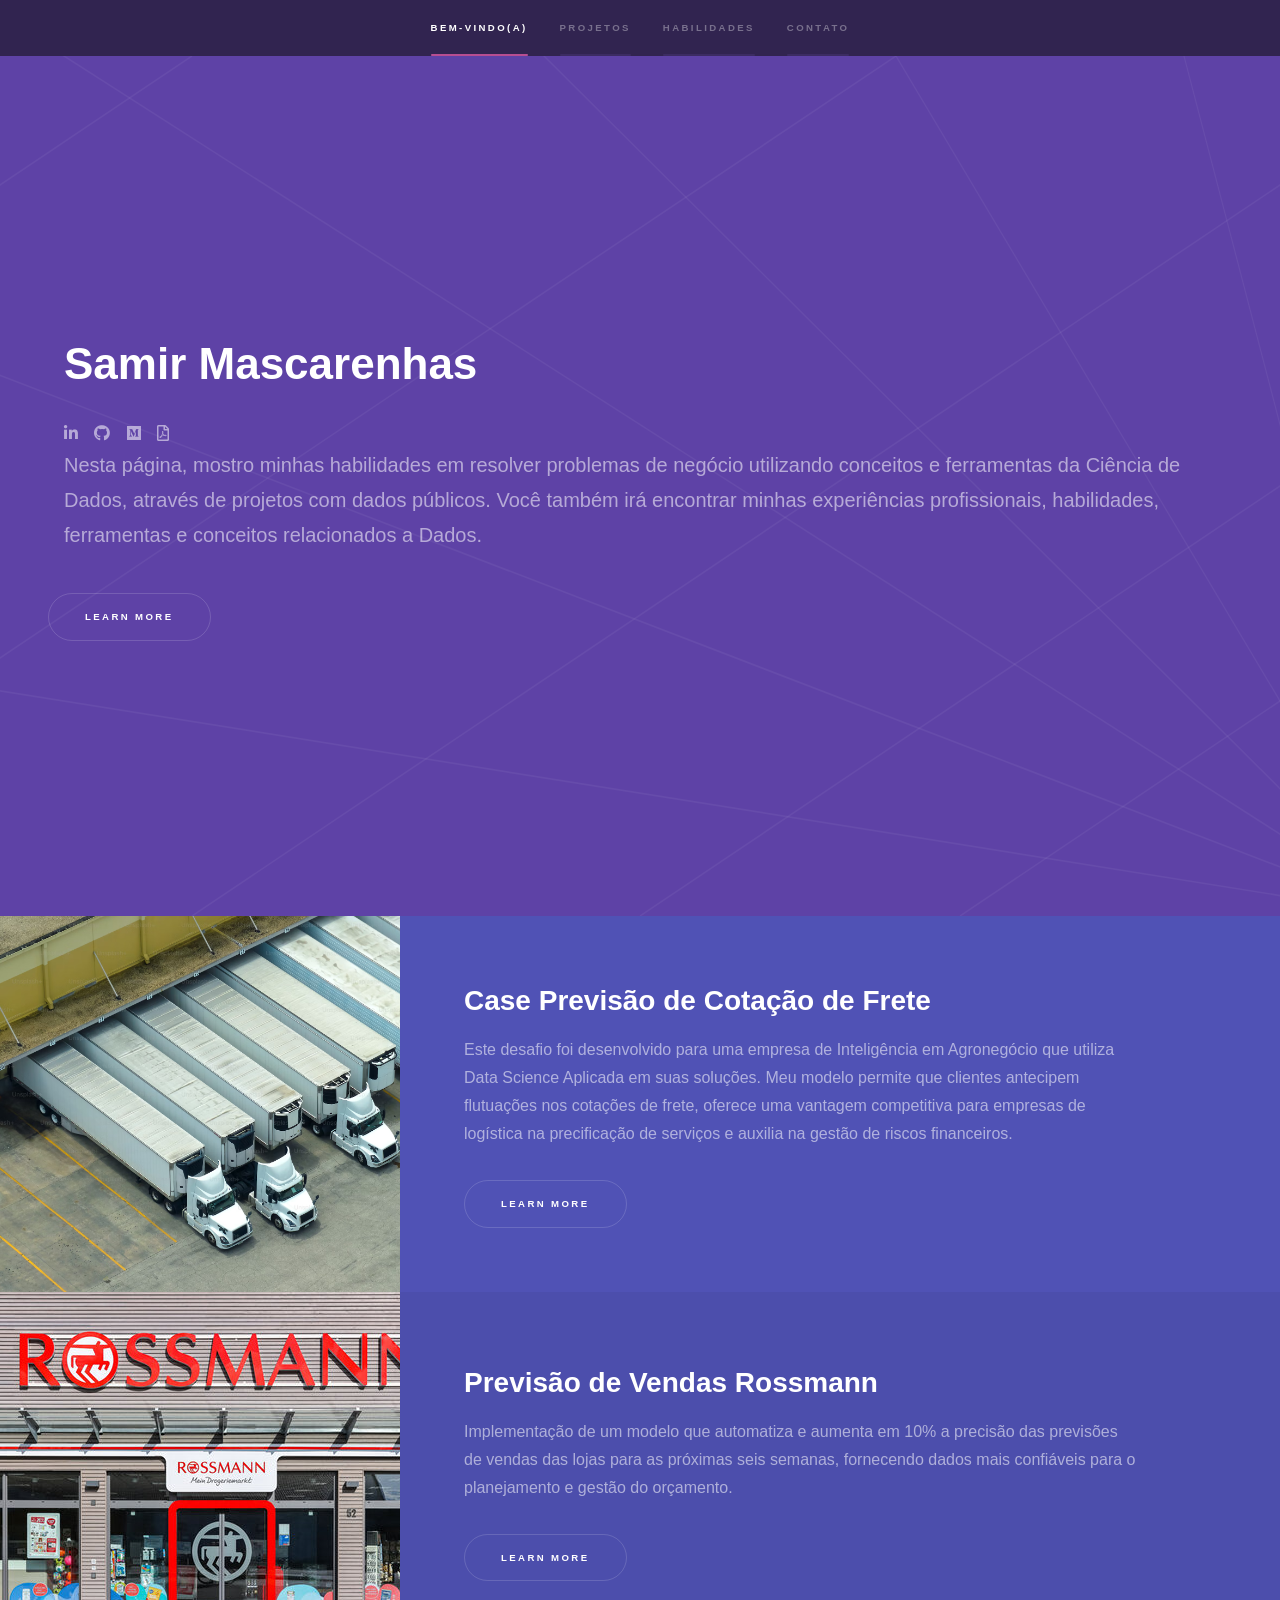
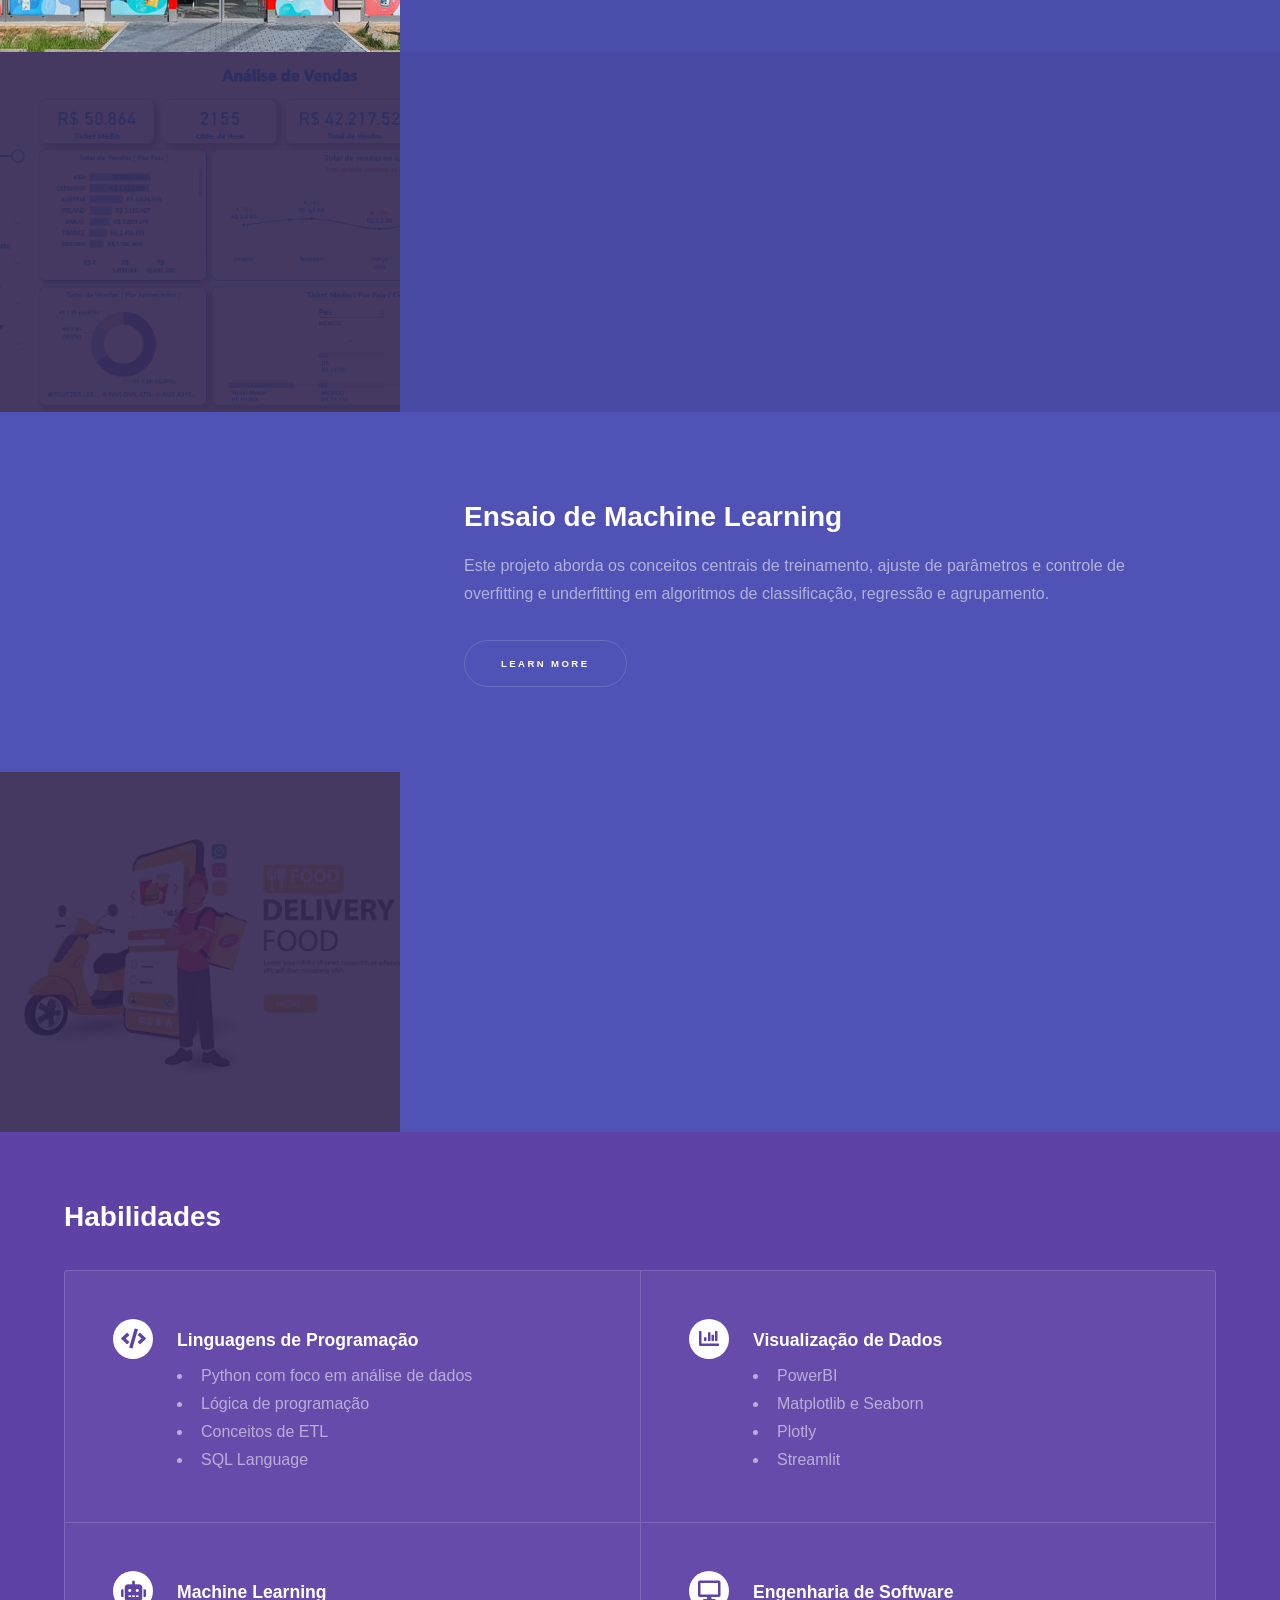
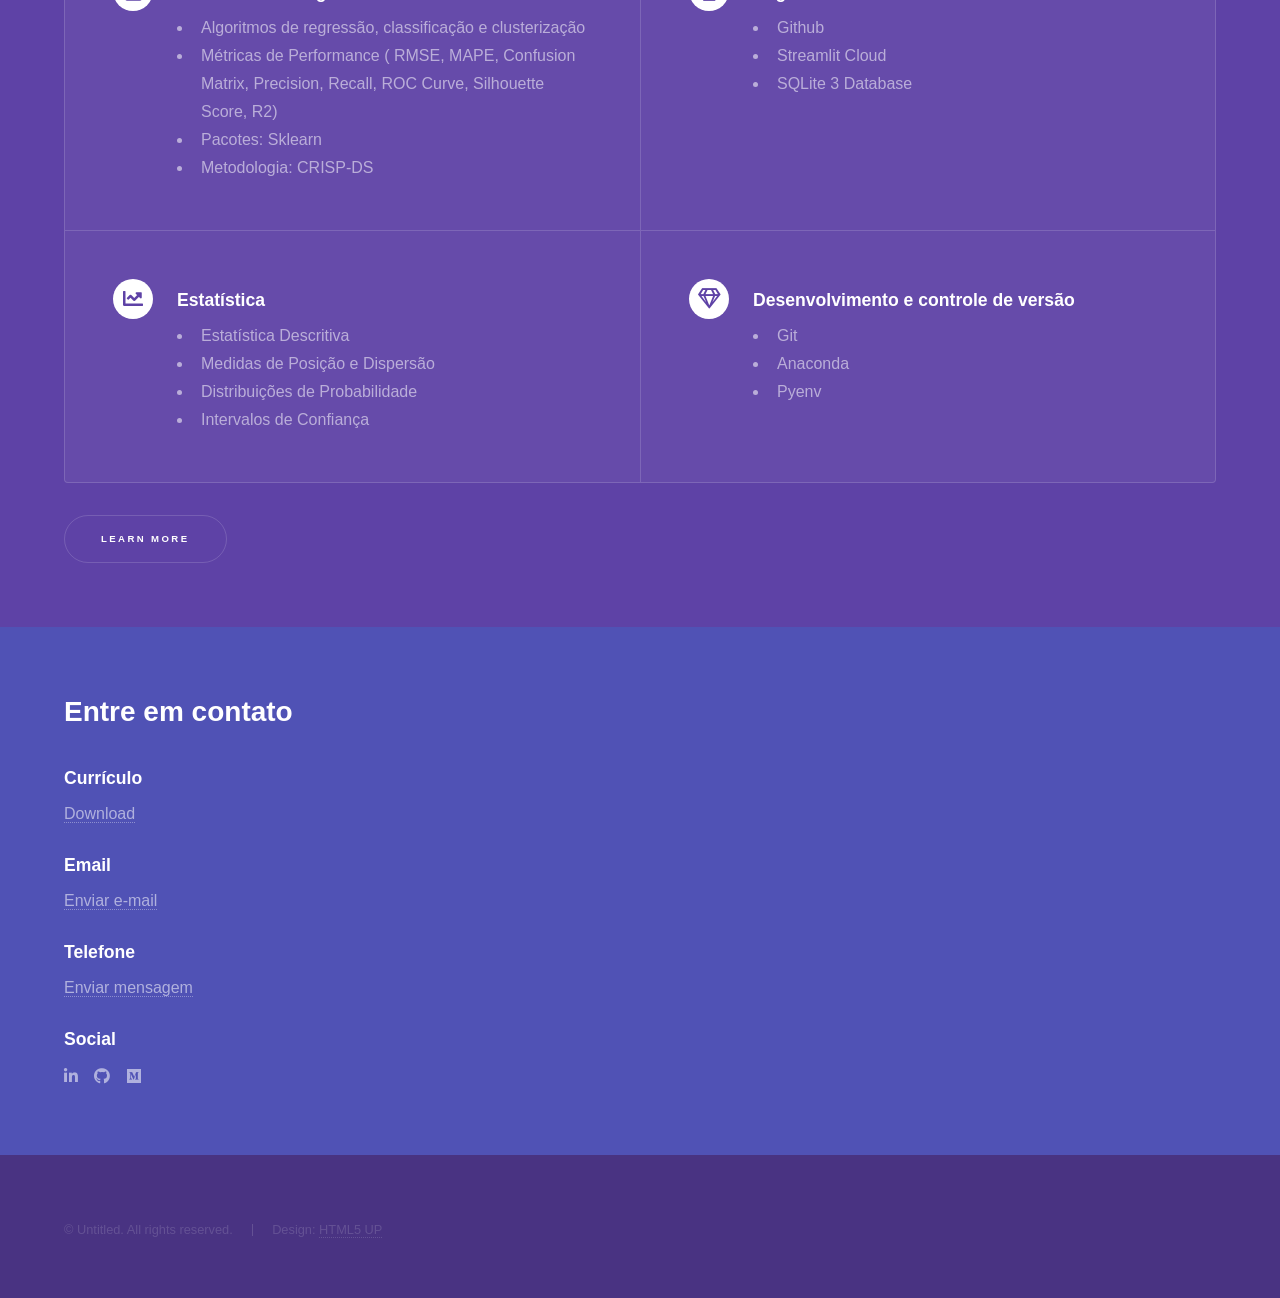
==== index.html @ 7f82ca2f "added freight prediction project" ====
<!DOCTYPE HTML>
<!--
	Hyperspace by HTML5 UP
	html5up.net | @ajlkn
	Free for personal and commercial use under the CCA 3.0 license (html5up.net/license)
-->
<html>
	<head>
		<title>Portfólio de Projetos by HTML5 UP</title>
		<meta charset="utf-8" />
		<meta name="viewport" content="width=device-width, initial-scale=1, user-scalable=no" />
		<link rel="stylesheet" href="assets/css/main.css" />
		<noscript><link rel="stylesheet" href="assets/css/noscript.css" /></noscript>
	</head>
	<body class="is-preload">

		<!-- Sidebar -->
			<section id="sidebar">
				<div class="inner">
					<nav>
						<ul>
							<li><a href="#intro">Bem-vindo(a)</a></li>
							<li><a href="#one">Projetos</a></li>
							<li><a href="#two">Habilidades</a></li>
							<li><a href="#three">Contato</a></li>
						</ul>
					</nav>
				</div>
			</section>

		<!-- Wrapper -->
			<div id="wrapper">

				<!-- Intro -->
					<section id="intro" class="wrapper style1 fullscreen fade-up">
						<div class="inner">
							<h1>Samir Mascarenhas</h1>
							<ul class="icons">
												<li><a href="https://www.linkedin.com/in/samir-mascarenhas/" class="icon brands fa-linkedin-in" target="_blank" title="LinkedIn"><span class="label">LinkedIn</span></a></li>															
												<li><a href="https://github.com/smaascarenhas" class="icon brands fa-github" target="_blank" title="GitHub"><span class="label">GitHub</span></a></li>
												<li><a href="https://medium.com/@smascarenhas313" class="icon brands fa-medium" target="_blank" title="Medium"><span class="label">Medium</span></a></li>
												<li><a href="https://drive.google.com/file/d/1lP5j_E7BBVdk8ux97a37ClXFPb6Bl3Hg/view?usp=sharing" class="icon fa-file-pdf" target="_blank" title="Currículo"><span class="label">Currículo</span></a></li>

												
							<p>Nesta página, mostro minhas habilidades em resolver problemas de negócio utilizando conceitos e ferramentas da Ciência de Dados, através de projetos com dados públicos.
								Você também irá encontrar minhas experiências profissionais, habilidades, ferramentas e conceitos relacionados a Dados.</p>
							<ul class="actions">
								<li><a href="#one" class="button scrolly">Learn more</a></li>
							</ul>
						</div>
					</section>

				<!-- One -->
					<section id="one" class="wrapper style2 spotlights">
						<section>
							<a href="https://github.com/smaascarenhas/rossmann_sales_prediction" class="image" target="_blank"><img src="images/previsao_fretes_wallpaper.png" alt="" data-position="35% 10%" /></a>
							<div class="content">
								<div class="inner">
									<h2>Case Previsão de Cotação de Frete</h2>
									<p>Este desafio foi desenvolvido para uma empresa de Inteligência em Agronegócio que utiliza Data Science Aplicada em suas soluções. 
										Meu modelo permite que clientes antecipem flutuações nos cotações de frete, 
										oferece uma vantagem competitiva para empresas de logística na precificação de serviços e auxilia na gestão de riscos financeiros.</p>
									<ul class="actions">
										<li><a href="https://github.com/smaascarenhas/desafio_estimativa_fretes" class="button" target="_blank">Learn more</a></li>
									</ul>
								</div>
							</div>
						</section>
						<section>
							<a href="https://github.com/smaascarenhas/rossmann_sales_prediction" class="image" target="_blank"><img src="images/rossmann_wallpaper.jpg" alt="" data-position="35% 10%" /></a>
							<div class="content">
								<div class="inner">
									<h2>Previsão de Vendas Rossmann</h2>
									<p>Implementação de um modelo que automatiza e aumenta em 10% a precisão das previsões de vendas das lojas para as próximas seis semanas, fornecendo dados mais confiáveis para o planejamento e gestão do orçamento.</p>
									<ul class="actions">
										<li><a href="https://github.com/smaascarenhas/rossmann_sales_prediction" class="button" target="_blank">Learn more</a></li>
									</ul>
								</div>
							</div>
						</section>
						<section>
							<a href="https://drive.google.com/file/d/1buW5-GYNtYEn6k2LpybkvhgGw8mRpBcV/view?usp=sharing" class="image" target="_blank"><img src="images/dashboard.png" alt="" data-position="35% 10%" /></a>
							<div class="content">
								<div class="inner">
									<h2>Case Análise de Dados</h2>
									<p>Case aprovado: Resolvi esse desafio utilizando PowerBI para tratar, limpar e manipular dados. O resultado final foi um relatório com os insights encontrados e 4 dashboards contenndo análise geral, de vendas, pedidos e churn.</p>
									<ul class="actions">
										<li><a href="https://drive.google.com/file/d/1buW5-GYNtYEn6k2LpybkvhgGw8mRpBcV/view?usp=sharing" class="button" target="_blank">Learn more</a></li>
									</ul>
								</div>
							</div>
						</section>
						<section>
							<a href="https://github.com/smaascarenhas/ensaio_machine_learning" class="image" target="_blank"><img src="images/capa_ensaio.jpg" alt="" data-position="top center" /></a>
							<div class="content">
								<div class="inner">
									<h2>Ensaio de Machine Learning</h2>
									<p>Este projeto aborda os conceitos centrais de treinamento, ajuste de parâmetros e controle de overfitting e underfitting em algoritmos de classificação, regressão e agrupamento.</p>
									<ul class="actions">
										<li><a href="https://github.com/smaascarenhas/ensaio_machine_learning" class="button" target="_blank">Learn more</a></li>
									</ul>
								</div>
							</div>
						</section>
						<section>
							<a href="https://ftc-fomezero-sm.streamlit.app/" class="image" target="_blank"><img src="images/market_place_food.jpg" alt="" data-position="25% 10%" /></a>
							<div class="content">
								<div class="inner">
									<h2>Análise de Dados com Streamlit</h2>
									<p>Neste projeto, utilizei Python para manipulação e análise de dados de um marketplace de entregas. Implementei um dashboard com métricas de negócio e forneci insights para facilitar a tomada de decisões.</p>
									<ul class="actions">
										<li><a href="https://ftc-fomezero-sm.streamlit.app/" class="button" target="_blank">Learn more</a></li>
									</ul>
								</div>
							</div>
						</section>
					</section>

				<!-- Two -->
					<section id="two" class="wrapper style1 fade-up">
						<div class="inner">
							<h2>Habilidades</h2>
							<p></p>
							<div class="features">
								<section>
									<span class="icon solid major fa-code"></span>
									<h3>Linguagens de Programação</h3>
									<ul>
											<li>Python com foco em análise de dados</li>
											<li>Lógica de programação</li>
											<li>Conceitos de ETL</li>
											<li>SQL Language</li>
									<ul>
								</section>
								<section>
									<span class="icon solid major fa-chart-bar"></span>
									<h3>Visualização de Dados</h3>
									<ul>
										<li>PowerBI</li>
										<li>Matplotlib e Seaborn</li>
										<li>Plotly</li>
										<li>Streamlit</li>
									<ul>
								</section>
								<section>
									<span class="icon solid major fa-robot"></span>
									<h3>Machine Learning</h3>
									<ul>
										<li>Algoritmos de regressão, classificação e clusterização</li>
										<li>Métricas de Performance ( RMSE, MAPE, Confusion Matrix, Precision, Recall, ROC Curve, Silhouette Score, R2)</li>
										<li>Pacotes: Sklearn</li>
										<li>Metodologia: CRISP-DS</li>
									<ul>
								</section>
								<section>
									<span class="icon solid major fa-desktop"></span>
									<h3>Engenharia de Software</h3>
									<ul>
										<li>Github</li>
										<li>Streamlit Cloud</li>
										<li>SQLite 3 Database</li>
									<ul>
								</section>
								<section>
									<span class="icon solid major fa-chart-line"></span>
									<h3>Estatística</h3>
									<ul>
										<li>Estatística Descritiva</li>
										<li>Medidas de Posição e Dispersão</li>
										<li>Distribuições de Probabilidade</li>
										<li>Intervalos de Confiança</li>
									<ul>
								</section>
								<section>
									<span class="icon major fa-gem"></span>
									<h3>Desenvolvimento e controle de versão</h3>
									<ul>
										<li>Git</li>
										<li>Anaconda</li>
										<li>Pyenv</li>
									<ul>
								</section>
							</div>
							<ul class="actions">
								<li><a href="generic.html" class="button">Learn more</a></li>
							</ul>
						</div>
					</section>

				<!-- Three -->
					<section id="three" class="wrapper style2 spotlights">
						<div class="inner">
							<h2>Entre em contato</h2>
							<p></p>
									<ul class="contact">
										<li>
											<h3>Currículo</h3>
											<a href="https://drive.google.com/file/d/1lP5j_E7BBVdk8ux97a37ClXFPb6Bl3Hg/view?usp=sharing"  target="_blank">Download</a>
										</li>
										<li>
											<h3>Email</h3>
											<a href="mailto:smascarenhas313@gmail.com"  target="_blank">Enviar e-mail</a>
										</li>
										<li>
											<h3>Telefone</h3>
											<a href="https://wa.me/qr/4JBU3UT52TH4M1"  target="_blank"> Enviar mensagem</a>
										</li>
										<li>
											<h3>Social</h3>
											<ul class="icons">
												<li><a href="https://www.linkedin.com/in/samir-mascarenhas/" class="icon brands fa-linkedin-in" target="_blank"><span class="label">LinkedIn</span></a></li>															
												<li><a href="https://github.com/smaascarenhas" class="icon brands fa-github" target="_blank"><span class="label">GitHub</span></a></li>
												<li><a href="https://medium.com/@smascarenhas313" class="icon brands fa-medium" target="_blank"><span class="label">Medium</span></a></li>										
											</ul>
										</li>
									</ul>
								</section>
							</div>
						</div>
					</section>

			</div>

		<!-- Footer -->
			<footer id="footer" class="wrapper style1-alt">
				<div class="inner">
					<ul class="menu">
						<li>&copy; Untitled. All rights reserved.</li><li>Design: <a href="http://html5up.net">HTML5 UP</a></li>
					</ul>
				</div>
			</footer>

		<!-- Scripts -->
			<script src="assets/js/jquery.min.js"></script>
			<script src="assets/js/jquery.scrollex.min.js"></script>
			<script src="assets/js/jquery.scrolly.min.js"></script>
			<script src="assets/js/browser.min.js"></script>
			<script src="assets/js/breakpoints.min.js"></script>
			<script src="assets/js/util.js"></script>
			<script src="assets/js/main.js"></script>

	</body>
</html>
---- assets/css/main.css ----
@import url(fontawesome-all.min.css);

/*
	Hyperspace by HTML5 UP
	html5up.net | @ajlkn
	Free for personal and commercial use under the CCA 3.0 license (html5up.net/license)
*/

html, body, div, span, applet, object,
iframe, h1, h2, h3, h4, h5, h6, p, blockquote,
pre, a, abbr, acronym, address, big, cite,
code, del, dfn, em, img, ins, kbd, q, s, samp,
small, strike, strong, sub, sup, tt, var, b,
u, i, center, dl, dt, dd, ol, ul, li, fieldset,
form, label, legend, table, caption, tbody,
tfoot, thead, tr, th, td, article, aside,
canvas, details, embed, figure, figcaption,
footer, header, hgroup, menu, nav, output, ruby,
section, summary, time, mark, audio, video {
	margin: 0;
	padding: 0;
	border: 0;
	font-size: 100%;
	font: inherit;
	vertical-align: baseline;}

article, aside, details, figcaption, figure,
footer, header, hgroup, menu, nav, section {
	display: block;}

body {
	line-height: 1;
}

ol, ul {
	list-style: none;
}

blockquote, q {
	quotes: none;
}

	blockquote:before, blockquote:after, q:before, q:after {
		content: '';
		content: none;
	}

table {
	border-collapse: collapse;
	border-spacing: 0;
}

body {
	-webkit-text-size-adjust: none;
}

mark {
	background-color: transparent;
	color: inherit;
}

input::-moz-focus-inner {
	border: 0;
	padding: 0;
}

input, select, textarea {
	-moz-appearance: none;
	-webkit-appearance: none;
	-ms-appearance: none;
	appearance: none;
}

/* Basic */

	@-ms-viewport {
		width: device-width;
	}

	body {
		-ms-overflow-style: scrollbar;
	}

	@media screen and (max-width: 480px) {

		html, body {
			min-width: 320px;
		}

	}

	html {
		box-sizing: border-box;
	}

	*, *:before, *:after {
		box-sizing: inherit;
	}

	body {
		background: #312450;
	}

		body.is-preload *, body.is-preload *:before, body.is-preload *:after {
			-moz-animation: none !important;
			-webkit-animation: none !important;
			-ms-animation: none !important;
			animation: none !important;
			-moz-transition: none !important;
			-webkit-transition: none !important;
			-ms-transition: none !important;
			transition: none !important;
		}

/* Type */

	body, input, select, textarea {
		color: rgba(255, 255, 255, 0.55);
		font-family: Arial, Helvetica, sans-serif;
		font-size: 16.5pt;
		font-weight: normal;
		line-height: 1.75;
	}

		@media screen and (max-width: 1680px) {

			body, input, select, textarea {
				font-size: 13pt;
			}

		}

		@media screen and (max-width: 1280px) {

			body, input, select, textarea {
				font-size: 12pt;
			}

		}

		@media screen and (max-width: 360px) {

			body, input, select, textarea {
				font-size: 11pt;
			}

		}

	a {
		-moz-transition: color 0.2s ease, border-bottom-color 0.2s ease;
		-webkit-transition: color 0.2s ease, border-bottom-color 0.2s ease;
		-ms-transition: color 0.2s ease, border-bottom-color 0.2s ease;
		transition: color 0.2s ease, border-bottom-color 0.2s ease;
		border-bottom: dotted 1px rgba(255, 255, 255, 0.35);
		color: inherit;
		text-decoration: none;
	}

		a:hover {
			border-bottom-color: transparent;
			color: #ffffff;
		}

	strong, b {
		color: #ffffff;
		font-weight: bold;
	}

	em, i {
		font-style: italic;
	}

	p {
		margin: 0 0 2em 0;
	}

	h1, h2, h3, h4, h5, h6 {
		color: #ffffff;
		font-weight: bold;
		line-height: 1.5;
		margin: 0 0 0.5em 0;
	}

		h1 a, h2 a, h3 a, h4 a, h5 a, h6 a {
			color: inherit;
			text-decoration: none;
		}

	h1 {
		font-size: 2.75em;
	}

		h1.major {
			margin: 0 0 1.3em 0;
			position: relative;
			padding-bottom: 0.35em;
		}

			h1.major:after {
				background-image: -moz-linear-gradient(to right, #5e42a6, #b74e91);
				background-image: -webkit-linear-gradient(to right, #5e42a6, #b74e91);
				background-image: -ms-linear-gradient(to right, #5e42a6, #b74e91);
				background-image: linear-gradient(to right, #5e42a6, #b74e91);
				-moz-transition: max-width 0.2s ease;
				-webkit-transition: max-width 0.2s ease;
				-ms-transition: max-width 0.2s ease;
				transition: max-width 0.2s ease;
				border-radius: 0.2em;
				bottom: 0;
				content: '';
				height: 0.05em;
				position: absolute;
				right: 0;
				width: 100%;
			}

	h2 {
		font-size: 1.75em;
	}

	h3 {
		font-size: 1.1em;
	}

	h4 {
		font-size: 1em;
	}

	h5 {
		font-size: 0.8em;
	}

	h6 {
		font-size: 0.6em;
	}

	@media screen and (max-width: 736px) {

		h1 {
			font-size: 2em;
		}

		h2 {
			font-size: 1.25em;
		}

		h3 {
			font-size: 1em;
		}

		h4 {
			font-size: 0.8em;
		}

		h5 {
			font-size: 0.6em;
		}

		h6 {
			font-size: 0.6em;
		}

	}

	sub {
		font-size: 0.8em;
		position: relative;
		top: 0.5em;
	}

	sup {
		font-size: 0.8em;
		position: relative;
		top: -0.5em;
	}

	blockquote {
		border-left: solid 4px rgba(255, 255, 255, 0.15);
		font-style: italic;
		margin: 0 0 2em 0;
		padding: 0.5em 0 0.5em 2em;
	}

	code {
		background: rgba(255, 255, 255, 0.05);
		border-radius: 0.25em;
		border: solid 1px rgba(255, 255, 255, 0.15);
		font-family: "Courier New", monospace;
		font-size: 0.9em;
		margin: 0 0.25em;
		padding: 0.25em 0.65em;
	}

	pre {
		-webkit-overflow-scrolling: touch;
		font-family: "Courier New", monospace;
		font-size: 0.9em;
		margin: 0 0 2em 0;
	}

		pre code {
			display: block;
			line-height: 1.75em;
			padding: 1em 1.5em;
			overflow-x: auto;
		}

	hr {
		border: 0;
		border-bottom: solid 1px rgba(255, 255, 255, 0.15);
		margin: 2em 0;
	}

		hr.major {
			margin: 3em 0;
		}

	.align-left {
		text-align: left;
	}

	.align-center {
		text-align: center;
	}

	.align-right {
		text-align: right;
	}

/* Row */

	.row {
		display: flex;
		flex-wrap: wrap;
		box-sizing: border-box;
		align-items: stretch;
	}

		.row > * {
			box-sizing: border-box;
		}

		.row.gtr-uniform > * > :last-child {
			margin-bottom: 0;
		}

		.row.aln-left {
			justify-content: flex-start;
		}

		.row.aln-center {
			justify-content: center;
		}

		.row.aln-right {
			justify-content: flex-end;
		}

		.row.aln-top {
			align-items: flex-start;
		}

		.row.aln-middle {
			align-items: center;
		}

		.row.aln-bottom {
			align-items: flex-end;
		}

		.row > .imp {
			order: -1;
		}

		.row > .col-1 {
			width: 8.33333%;
		}

		.row > .off-1 {
			margin-left: 8.33333%;
		}

		.row > .col-2 {
			width: 16.66667%;
		}

		.row > .off-2 {
			margin-left: 16.66667%;
		}

		.row > .col-3 {
			width: 25%;
		}

		.row > .off-3 {
			margin-left: 25%;
		}

		.row > .col-4 {
			width: 33.33333%;
		}

		.row > .off-4 {
			margin-left: 33.33333%;
		}

		.row > .col-5 {
			width: 41.66667%;
		}

		.row > .off-5 {
			margin-left: 41.66667%;
		}

		.row > .col-6 {
			width: 50%;
		}

		.row > .off-6 {
			margin-left: 50%;
		}

		.row > .col-7 {
			width: 58.33333%;
		}

		.row > .off-7 {
			margin-left: 58.33333%;
		}

		.row > .col-8 {
			width: 66.66667%;
		}

		.row > .off-8 {
			margin-left: 66.66667%;
		}

		.row > .col-9 {
			width: 75%;
		}

		.row > .off-9 {
			margin-left: 75%;
		}

		.row > .col-10 {
			width: 83.33333%;
		}

		.row > .off-10 {
			margin-left: 83.33333%;
		}

		.row > .col-11 {
			width: 91.66667%;
		}

		.row > .off-11 {
			margin-left: 91.66667%;
		}

		.row > .col-12 {
			width: 100%;
		}

		.row > .off-12 {
			margin-left: 100%;
		}

		.row.gtr-0 {
			margin-top: 0;
			margin-left: 0em;
		}

			.row.gtr-0 > * {
				padding: 0 0 0 0em;
			}

			.row.gtr-0.gtr-uniform {
				margin-top: 0em;
			}

				.row.gtr-0.gtr-uniform > * {
					padding-top: 0em;
				}

		.row.gtr-25 {
			margin-top: 0;
			margin-left: -0.375em;
		}

			.row.gtr-25 > * {
				padding: 0 0 0 0.375em;
			}

			.row.gtr-25.gtr-uniform {
				margin-top: -0.375em;
			}

				.row.gtr-25.gtr-uniform > * {
					padding-top: 0.375em;
				}

		.row.gtr-50 {
			margin-top: 0;
			margin-left: -0.75em;
		}

			.row.gtr-50 > * {
				padding: 0 0 0 0.75em;
			}

			.row.gtr-50.gtr-uniform {
				margin-top: -0.75em;
			}

				.row.gtr-50.gtr-uniform > * {
					padding-top: 0.75em;
				}

		.row {
			margin-top: 0;
			margin-left: -1.5em;
		}

			.row > * {
				padding: 0 0 0 1.5em;
			}

			.row.gtr-uniform {
				margin-top: -1.5em;
			}

				.row.gtr-uniform > * {
					padding-top: 1.5em;
				}

		.row.gtr-150 {
			margin-top: 0;
			margin-left: -2.25em;
		}

			.row.gtr-150 > * {
				padding: 0 0 0 2.25em;
			}

			.row.gtr-150.gtr-uniform {
				margin-top: -2.25em;
			}

				.row.gtr-150.gtr-uniform > * {
					padding-top: 2.25em;
				}

		.row.gtr-200 {
			margin-top: 0;
			margin-left: -3em;
		}

			.row.gtr-200 > * {
				padding: 0 0 0 3em;
			}

			.row.gtr-200.gtr-uniform {
				margin-top: -3em;
			}

				.row.gtr-200.gtr-uniform > * {
					padding-top: 3em;
				}

		@media screen and (max-width: 1680px) {

			.row {
				display: flex;
				flex-wrap: wrap;
				box-sizing: border-box;
				align-items: stretch;
			}

				.row > * {
					box-sizing: border-box;
				}

				.row.gtr-uniform > * > :last-child {
					margin-bottom: 0;
				}

				.row.aln-left {
					justify-content: flex-start;
				}

				.row.aln-center {
					justify-content: center;
				}

				.row.aln-right {
					justify-content: flex-end;
				}

				.row.aln-top {
					align-items: flex-start;
				}

				.row.aln-middle {
					align-items: center;
				}

				.row.aln-bottom {
					align-items: flex-end;
				}

				.row > .imp-xlarge {
					order: -1;
				}

				.row > .col-1-xlarge {
					width: 8.33333%;
				}

				.row > .off-1-xlarge {
					margin-left: 8.33333%;
				}

				.row > .col-2-xlarge {
					width: 16.66667%;
				}

				.row > .off-2-xlarge {
					margin-left: 16.66667%;
				}

				.row > .col-3-xlarge {
					width: 25%;
				}

				.row > .off-3-xlarge {
					margin-left: 25%;
				}

				.row > .col-4-xlarge {
					width: 33.33333%;
				}

				.row > .off-4-xlarge {
					margin-left: 33.33333%;
				}

				.row > .col-5-xlarge {
					width: 41.66667%;
				}

				.row > .off-5-xlarge {
					margin-left: 41.66667%;
				}

				.row > .col-6-xlarge {
					width: 50%;
				}

				.row > .off-6-xlarge {
					margin-left: 50%;
				}

				.row > .col-7-xlarge {
					width: 58.33333%;
				}

				.row > .off-7-xlarge {
					margin-left: 58.33333%;
				}

				.row > .col-8-xlarge {
					width: 66.66667%;
				}

				.row > .off-8-xlarge {
					margin-left: 66.66667%;
				}

				.row > .col-9-xlarge {
					width: 75%;
				}

				.row > .off-9-xlarge {
					margin-left: 75%;
				}

				.row > .col-10-xlarge {
					width: 83.33333%;
				}

				.row > .off-10-xlarge {
					margin-left: 83.33333%;
				}

				.row > .col-11-xlarge {
					width: 91.66667%;
				}

				.row > .off-11-xlarge {
					margin-left: 91.66667%;
				}

				.row > .col-12-xlarge {
					width: 100%;
				}

				.row > .off-12-xlarge {
					margin-left: 100%;
				}

				.row.gtr-0 {
					margin-top: 0;
					margin-left: 0em;
				}

					.row.gtr-0 > * {
						padding: 0 0 0 0em;
					}

					.row.gtr-0.gtr-uniform {
						margin-top: 0em;
					}

						.row.gtr-0.gtr-uniform > * {
							padding-top: 0em;
						}

				.row.gtr-25 {
					margin-top: 0;
					margin-left: -0.375em;
				}

					.row.gtr-25 > * {
						padding: 0 0 0 0.375em;
					}

					.row.gtr-25.gtr-uniform {
						margin-top: -0.375em;
					}

						.row.gtr-25.gtr-uniform > * {
							padding-top: 0.375em;
						}

				.row.gtr-50 {
					margin-top: 0;
					margin-left: -0.75em;
				}

					.row.gtr-50 > * {
						padding: 0 0 0 0.75em;
					}

					.row.gtr-50.gtr-uniform {
						margin-top: -0.75em;
					}

						.row.gtr-50.gtr-uniform > * {
							padding-top: 0.75em;
						}

				.row {
					margin-top: 0;
					margin-left: -1.5em;
				}

					.row > * {
						padding: 0 0 0 1.5em;
					}

					.row.gtr-uniform {
						margin-top: -1.5em;
					}

						.row.gtr-uniform > * {
							padding-top: 1.5em;
						}

				.row.gtr-150 {
					margin-top: 0;
					margin-left: -2.25em;
				}

					.row.gtr-150 > * {
						padding: 0 0 0 2.25em;
					}

					.row.gtr-150.gtr-uniform {
						margin-top: -2.25em;
					}

						.row.gtr-150.gtr-uniform > * {
							padding-top: 2.25em;
						}

				.row.gtr-200 {
					margin-top: 0;
					margin-left: -3em;
				}

					.row.gtr-200 > * {
						padding: 0 0 0 3em;
					}

					.row.gtr-200.gtr-uniform {
						margin-top: -3em;
					}

						.row.gtr-200.gtr-uniform > * {
							padding-top: 3em;
						}

		}

		@media screen and (max-width: 1280px) {

			.row {
				display: flex;
				flex-wrap: wrap;
				box-sizing: border-box;
				align-items: stretch;
			}

				.row > * {
					box-sizing: border-box;
				}

				.row.gtr-uniform > * > :last-child {
					margin-bottom: 0;
				}

				.row.aln-left {
					justify-content: flex-start;
				}

				.row.aln-center {
					justify-content: center;
				}

				.row.aln-right {
					justify-content: flex-end;
				}

				.row.aln-top {
					align-items: flex-start;
				}

				.row.aln-middle {
					align-items: center;
				}

				.row.aln-bottom {
					align-items: flex-end;
				}

				.row > .imp-large {
					order: -1;
				}

				.row > .col-1-large {
					width: 8.33333%;
				}

				.row > .off-1-large {
					margin-left: 8.33333%;
				}

				.row > .col-2-large {
					width: 16.66667%;
				}

				.row > .off-2-large {
					margin-left: 16.66667%;
				}

				.row > .col-3-large {
					width: 25%;
				}

				.row > .off-3-large {
					margin-left: 25%;
				}

				.row > .col-4-large {
					width: 33.33333%;
				}

				.row > .off-4-large {
					margin-left: 33.33333%;
				}

				.row > .col-5-large {
					width: 41.66667%;
				}

				.row > .off-5-large {
					margin-left: 41.66667%;
				}

				.row > .col-6-large {
					width: 50%;
				}

				.row > .off-6-large {
					margin-left: 50%;
				}

				.row > .col-7-large {
					width: 58.33333%;
				}

				.row > .off-7-large {
					margin-left: 58.33333%;
				}

				.row > .col-8-large {
					width: 66.66667%;
				}

				.row > .off-8-large {
					margin-left: 66.66667%;
				}

				.row > .col-9-large {
					width: 75%;
				}

				.row > .off-9-large {
					margin-left: 75%;
				}

				.row > .col-10-large {
					width: 83.33333%;
				}

				.row > .off-10-large {
					margin-left: 83.33333%;
				}

				.row > .col-11-large {
					width: 91.66667%;
				}

				.row > .off-11-large {
					margin-left: 91.66667%;
				}

				.row > .col-12-large {
					width: 100%;
				}

				.row > .off-12-large {
					margin-left: 100%;
				}

				.row.gtr-0 {
					margin-top: 0;
					margin-left: 0em;
				}

					.row.gtr-0 > * {
						padding: 0 0 0 0em;
					}

					.row.gtr-0.gtr-uniform {
						margin-top: 0em;
					}

						.row.gtr-0.gtr-uniform > * {
							padding-top: 0em;
						}

				.row.gtr-25 {
					margin-top: 0;
					margin-left: -0.375em;
				}

					.row.gtr-25 > * {
						padding: 0 0 0 0.375em;
					}

					.row.gtr-25.gtr-uniform {
						margin-top: -0.375em;
					}

						.row.gtr-25.gtr-uniform > * {
							padding-top: 0.375em;
						}

				.row.gtr-50 {
					margin-top: 0;
					margin-left: -0.75em;
				}

					.row.gtr-50 > * {
						padding: 0 0 0 0.75em;
					}

					.row.gtr-50.gtr-uniform {
						margin-top: -0.75em;
					}

						.row.gtr-50.gtr-uniform > * {
							padding-top: 0.75em;
						}

				.row {
					margin-top: 0;
					margin-left: -1.5em;
				}

					.row > * {
						padding: 0 0 0 1.5em;
					}

					.row.gtr-uniform {
						margin-top: -1.5em;
					}

						.row.gtr-uniform > * {
							padding-top: 1.5em;
						}

				.row.gtr-150 {
					margin-top: 0;
					margin-left: -2.25em;
				}

					.row.gtr-150 > * {
						padding: 0 0 0 2.25em;
					}

					.row.gtr-150.gtr-uniform {
						margin-top: -2.25em;
					}

						.row.gtr-150.gtr-uniform > * {
							padding-top: 2.25em;
						}

				.row.gtr-200 {
					margin-top: 0;
					margin-left: -3em;
				}

					.row.gtr-200 > * {
						padding: 0 0 0 3em;
					}

					.row.gtr-200.gtr-uniform {
						margin-top: -3em;
					}

						.row.gtr-200.gtr-uniform > * {
							padding-top: 3em;
						}

		}

		@media screen and (max-width: 980px) {

			.row {
				display: flex;
				flex-wrap: wrap;
				box-sizing: border-box;
				align-items: stretch;
			}

				.row > * {
					box-sizing: border-box;
				}

				.row.gtr-uniform > * > :last-child {
					margin-bottom: 0;
				}

				.row.aln-left {
					justify-content: flex-start;
				}

				.row.aln-center {
					justify-content: center;
				}

				.row.aln-right {
					justify-content: flex-end;
				}

				.row.aln-top {
					align-items: flex-start;
				}

				.row.aln-middle {
					align-items: center;
				}

				.row.aln-bottom {
					align-items: flex-end;
				}

				.row > .imp-medium {
					order: -1;
				}

				.row > .col-1-medium {
					width: 8.33333%;
				}

				.row > .off-1-medium {
					margin-left: 8.33333%;
				}

				.row > .col-2-medium {
					width: 16.66667%;
				}

				.row > .off-2-medium {
					margin-left: 16.66667%;
				}

				.row > .col-3-medium {
					width: 25%;
				}

				.row > .off-3-medium {
					margin-left: 25%;
				}

				.row > .col-4-medium {
					width: 33.33333%;
				}

				.row > .off-4-medium {
					margin-left: 33.33333%;
				}

				.row > .col-5-medium {
					width: 41.66667%;
				}

				.row > .off-5-medium {
					margin-left: 41.66667%;
				}

				.row > .col-6-medium {
					width: 50%;
				}

				.row > .off-6-medium {
					margin-left: 50%;
				}

				.row > .col-7-medium {
					width: 58.33333%;
				}

				.row > .off-7-medium {
					margin-left: 58.33333%;
				}

				.row > .col-8-medium {
					width: 66.66667%;
				}

				.row > .off-8-medium {
					margin-left: 66.66667%;
				}

				.row > .col-9-medium {
					width: 75%;
				}

				.row > .off-9-medium {
					margin-left: 75%;
				}

				.row > .col-10-medium {
					width: 83.33333%;
				}

				.row > .off-10-medium {
					margin-left: 83.33333%;
				}

				.row > .col-11-medium {
					width: 91.66667%;
				}

				.row > .off-11-medium {
					margin-left: 91.66667%;
				}

				.row > .col-12-medium {
					width: 100%;
				}

				.row > .off-12-medium {
					margin-left: 100%;
				}

				.row.gtr-0 {
					margin-top: 0;
					margin-left: 0em;
				}

					.row.gtr-0 > * {
						padding: 0 0 0 0em;
					}

					.row.gtr-0.gtr-uniform {
						margin-top: 0em;
					}

						.row.gtr-0.gtr-uniform > * {
							padding-top: 0em;
						}

				.row.gtr-25 {
					margin-top: 0;
					margin-left: -0.375em;
				}

					.row.gtr-25 > * {
						padding: 0 0 0 0.375em;
					}

					.row.gtr-25.gtr-uniform {
						margin-top: -0.375em;
					}

						.row.gtr-25.gtr-uniform > * {
							padding-top: 0.375em;
						}

				.row.gtr-50 {
					margin-top: 0;
					margin-left: -0.75em;
				}

					.row.gtr-50 > * {
						padding: 0 0 0 0.75em;
					}

					.row.gtr-50.gtr-uniform {
						margin-top: -0.75em;
					}

						.row.gtr-50.gtr-uniform > * {
							padding-top: 0.75em;
						}

				.row {
					margin-top: 0;
					margin-left: -1.5em;
				}

					.row > * {
						padding: 0 0 0 1.5em;
					}

					.row.gtr-uniform {
						margin-top: -1.5em;
					}

						.row.gtr-uniform > * {
							padding-top: 1.5em;
						}

				.row.gtr-150 {
					margin-top: 0;
					margin-left: -2.25em;
				}

					.row.gtr-150 > * {
						padding: 0 0 0 2.25em;
					}

					.row.gtr-150.gtr-uniform {
						margin-top: -2.25em;
					}

						.row.gtr-150.gtr-uniform > * {
							padding-top: 2.25em;
						}

				.row.gtr-200 {
					margin-top: 0;
					margin-left: -3em;
				}

					.row.gtr-200 > * {
						padding: 0 0 0 3em;
					}

					.row.gtr-200.gtr-uniform {
						margin-top: -3em;
					}

						.row.gtr-200.gtr-uniform > * {
							padding-top: 3em;
						}

		}

		@media screen and (max-width: 736px) {

			.row {
				display: flex;
				flex-wrap: wrap;
				box-sizing: border-box;
				align-items: stretch;
			}

				.row > * {
					box-sizing: border-box;
				}

				.row.gtr-uniform > * > :last-child {
					margin-bottom: 0;
				}

				.row.aln-left {
					justify-content: flex-start;
				}

				.row.aln-center {
					justify-content: center;
				}

				.row.aln-right {
					justify-content: flex-end;
				}

				.row.aln-top {
					align-items: flex-start;
				}

				.row.aln-middle {
					align-items: center;
				}

				.row.aln-bottom {
					align-items: flex-end;
				}

				.row > .imp-small {
					order: -1;
				}

				.row > .col-1-small {
					width: 8.33333%;
				}

				.row > .off-1-small {
					margin-left: 8.33333%;
				}

				.row > .col-2-small {
					width: 16.66667%;
				}

				.row > .off-2-small {
					margin-left: 16.66667%;
				}

				.row > .col-3-small {
					width: 25%;
				}

				.row > .off-3-small {
					margin-left: 25%;
				}

				.row > .col-4-small {
					width: 33.33333%;
				}

				.row > .off-4-small {
					margin-left: 33.33333%;
				}

				.row > .col-5-small {
					width: 41.66667%;
				}

				.row > .off-5-small {
					margin-left: 41.66667%;
				}

				.row > .col-6-small {
					width: 50%;
				}

				.row > .off-6-small {
					margin-left: 50%;
				}

				.row > .col-7-small {
					width: 58.33333%;
				}

				.row > .off-7-small {
					margin-left: 58.33333%;
				}

				.row > .col-8-small {
					width: 66.66667%;
				}

				.row > .off-8-small {
					margin-left: 66.66667%;
				}

				.row > .col-9-small {
					width: 75%;
				}

				.row > .off-9-small {
					margin-left: 75%;
				}

				.row > .col-10-small {
					width: 83.33333%;
				}

				.row > .off-10-small {
					margin-left: 83.33333%;
				}

				.row > .col-11-small {
					width: 91.66667%;
				}

				.row > .off-11-small {
					margin-left: 91.66667%;
				}

				.row > .col-12-small {
					width: 100%;
				}

				.row > .off-12-small {
					margin-left: 100%;
				}

				.row.gtr-0 {
					margin-top: 0;
					margin-left: 0em;
				}

					.row.gtr-0 > * {
						padding: 0 0 0 0em;
					}

					.row.gtr-0.gtr-uniform {
						margin-top: 0em;
					}

						.row.gtr-0.gtr-uniform > * {
							padding-top: 0em;
						}

				.row.gtr-25 {
					margin-top: 0;
					margin-left: -0.375em;
				}

					.row.gtr-25 > * {
						padding: 0 0 0 0.375em;
					}

					.row.gtr-25.gtr-uniform {
						margin-top: -0.375em;
					}

						.row.gtr-25.gtr-uniform > * {
							padding-top: 0.375em;
						}

				.row.gtr-50 {
					margin-top: 0;
					margin-left: -0.75em;
				}

					.row.gtr-50 > * {
						padding: 0 0 0 0.75em;
					}

					.row.gtr-50.gtr-uniform {
						margin-top: -0.75em;
					}

						.row.gtr-50.gtr-uniform > * {
							padding-top: 0.75em;
						}

				.row {
					margin-top: 0;
					margin-left: -1.5em;
				}

					.row > * {
						padding: 0 0 0 1.5em;
					}

					.row.gtr-uniform {
						margin-top: -1.5em;
					}

						.row.gtr-uniform > * {
							padding-top: 1.5em;
						}

				.row.gtr-150 {
					margin-top: 0;
					margin-left: -2.25em;
				}

					.row.gtr-150 > * {
						padding: 0 0 0 2.25em;
					}

					.row.gtr-150.gtr-uniform {
						margin-top: -2.25em;
					}

						.row.gtr-150.gtr-uniform > * {
							padding-top: 2.25em;
						}

				.row.gtr-200 {
					margin-top: 0;
					margin-left: -3em;
				}

					.row.gtr-200 > * {
						padding: 0 0 0 3em;
					}

					.row.gtr-200.gtr-uniform {
						margin-top: -3em;
					}

						.row.gtr-200.gtr-uniform > * {
							padding-top: 3em;
						}

		}

		@media screen and (max-width: 480px) {

			.row {
				display: flex;
				flex-wrap: wrap;
				box-sizing: border-box;
				align-items: stretch;
			}

				.row > * {
					box-sizing: border-box;
				}

				.row.gtr-uniform > * > :last-child {
					margin-bottom: 0;
				}

				.row.aln-left {
					justify-content: flex-start;
				}

				.row.aln-center {
					justify-content: center;
				}

				.row.aln-right {
					justify-content: flex-end;
				}

				.row.aln-top {
					align-items: flex-start;
				}

				.row.aln-middle {
					align-items: center;
				}

				.row.aln-bottom {
					align-items: flex-end;
				}

				.row > .imp-xsmall {
					order: -1;
				}

				.row > .col-1-xsmall {
					width: 8.33333%;
				}

				.row > .off-1-xsmall {
					margin-left: 8.33333%;
				}

				.row > .col-2-xsmall {
					width: 16.66667%;
				}

				.row > .off-2-xsmall {
					margin-left: 16.66667%;
				}

				.row > .col-3-xsmall {
					width: 25%;
				}

				.row > .off-3-xsmall {
					margin-left: 25%;
				}

				.row > .col-4-xsmall {
					width: 33.33333%;
				}

				.row > .off-4-xsmall {
					margin-left: 33.33333%;
				}

				.row > .col-5-xsmall {
					width: 41.66667%;
				}

				.row > .off-5-xsmall {
					margin-left: 41.66667%;
				}

				.row > .col-6-xsmall {
					width: 50%;
				}

				.row > .off-6-xsmall {
					margin-left: 50%;
				}

				.row > .col-7-xsmall {
					width: 58.33333%;
				}

				.row > .off-7-xsmall {
					margin-left: 58.33333%;
				}

				.row > .col-8-xsmall {
					width: 66.66667%;
				}

				.row > .off-8-xsmall {
					margin-left: 66.66667%;
				}

				.row > .col-9-xsmall {
					width: 75%;
				}

				.row > .off-9-xsmall {
					margin-left: 75%;
				}

				.row > .col-10-xsmall {
					width: 83.33333%;
				}

				.row > .off-10-xsmall {
					margin-left: 83.33333%;
				}

				.row > .col-11-xsmall {
					width: 91.66667%;
				}

				.row > .off-11-xsmall {
					margin-left: 91.66667%;
				}

				.row > .col-12-xsmall {
					width: 100%;
				}

				.row > .off-12-xsmall {
					margin-left: 100%;
				}

				.row.gtr-0 {
					margin-top: 0;
					margin-left: 0em;
				}

					.row.gtr-0 > * {
						padding: 0 0 0 0em;
					}

					.row.gtr-0.gtr-uniform {
						margin-top: 0em;
					}

						.row.gtr-0.gtr-uniform > * {
							padding-top: 0em;
						}

				.row.gtr-25 {
					margin-top: 0;
					margin-left: -0.375em;
				}

					.row.gtr-25 > * {
						padding: 0 0 0 0.375em;
					}

					.row.gtr-25.gtr-uniform {
						margin-top: -0.375em;
					}

						.row.gtr-25.gtr-uniform > * {
							padding-top: 0.375em;
						}

				.row.gtr-50 {
					margin-top: 0;
					margin-left: -0.75em;
				}

					.row.gtr-50 > * {
						padding: 0 0 0 0.75em;
					}

					.row.gtr-50.gtr-uniform {
						margin-top: -0.75em;
					}

						.row.gtr-50.gtr-uniform > * {
							padding-top: 0.75em;
						}

				.row {
					margin-top: 0;
					margin-left: -1.5em;
				}

					.row > * {
						padding: 0 0 0 1.5em;
					}

					.row.gtr-uniform {
						margin-top: -1.5em;
					}

						.row.gtr-uniform > * {
							padding-top: 1.5em;
						}

				.row.gtr-150 {
					margin-top: 0;
					margin-left: -2.25em;
				}

					.row.gtr-150 > * {
						padding: 0 0 0 2.25em;
					}

					.row.gtr-150.gtr-uniform {
						margin-top: -2.25em;
					}

						.row.gtr-150.gtr-uniform > * {
							padding-top: 2.25em;
						}

				.row.gtr-200 {
					margin-top: 0;
					margin-left: -3em;
				}

					.row.gtr-200 > * {
						padding: 0 0 0 3em;
					}

					.row.gtr-200.gtr-uniform {
						margin-top: -3em;
					}

						.row.gtr-200.gtr-uniform > * {
							padding-top: 3em;
						}

		}

/* Box */

	.box {
		border-radius: 0.25em;
		border: solid 1px rgba(255, 255, 255, 0.15);
		margin-bottom: 2em;
		padding: 1.5em;
	}

		.box > :last-child,
		.box > :last-child > :last-child,
		.box > :last-child > :last-child > :last-child {
			margin-bottom: 0;
		}

		.box.alt {
			border: 0;
			border-radius: 0;
			padding: 0;
		}

/* Button */

	input[type="submit"],
	input[type="reset"],
	input[type="button"],
	button,
	.button {
		-moz-appearance: none;
		-webkit-appearance: none;
		-ms-appearance: none;
		appearance: none;
		-moz-transition: border-color 0.2s ease;
		-webkit-transition: border-color 0.2s ease;
		-ms-transition: border-color 0.2s ease;
		transition: border-color 0.2s ease;
		background-color: transparent;
		border: solid 1px !important;
		border-color: rgba(255, 255, 255, 0.15) !important;
		border-radius: 3em;
		color: #ffffff !important;
		cursor: pointer;
		display: inline-block;
		font-size: 0.6em;
		font-weight: bold;
		height: calc(4.75em + 2px);
		letter-spacing: 0.25em;
		line-height: 4.75em;
		outline: 0;
		padding: 0 3.75em;
		position: relative;
		text-align: center;
		text-decoration: none;
		text-transform: uppercase;
		white-space: nowrap;
	}

		input[type="submit"]:after,
		input[type="reset"]:after,
		input[type="button"]:after,
		button:after,
		.button:after {
			-moz-transform: scale(0.25);
			-webkit-transform: scale(0.25);
			-ms-transform: scale(0.25);
			transform: scale(0.25);
			pointer-events: none;
			-moz-transition: opacity 0.2s ease, -moz-transform 0.2s ease;
			-webkit-transition: opacity 0.2s ease, -webkit-transform 0.2s ease;
			-ms-transition: opacity 0.2s ease, -ms-transform 0.2s ease;
			transition: opacity 0.2s ease, transform 0.2s ease;
			background: #ffffff;
			border-radius: 3em;
			content: '';
			height: 100%;
			left: 0;
			opacity: 0;
			position: absolute;
			top: 0;
			width: 100%;
		}

		input[type="submit"].icon:before,
		input[type="reset"].icon:before,
		input[type="button"].icon:before,
		button.icon:before,
		.button.icon:before {
			margin-right: 0.75em;
		}

		input[type="submit"].fit,
		input[type="reset"].fit,
		input[type="button"].fit,
		button.fit,
		.button.fit {
			width: 100%;
		}

		input[type="submit"].small,
		input[type="reset"].small,
		input[type="button"].small,
		button.small,
		.button.small {
			font-size: 0.4em;
		}

		input[type="submit"].large,
		input[type="reset"].large,
		input[type="button"].large,
		button.large,
		.button.large {
			font-size: 0.8em;
		}

		input[type="submit"].primary,
		input[type="reset"].primary,
		input[type="button"].primary,
		button.primary,
		.button.primary {
			background-color: #ffffff;
			color: #312450 !important;
		}

			input[type="submit"].primary:after,
			input[type="reset"].primary:after,
			input[type="button"].primary:after,
			button.primary:after,
			.button.primary:after {
				display: none;
			}

		input[type="submit"].disabled, input[type="submit"]:disabled,
		input[type="reset"].disabled,
		input[type="reset"]:disabled,
		input[type="button"].disabled,
		input[type="button"]:disabled,
		button.disabled,
		button:disabled,
		.button.disabled,
		.button:disabled {
			cursor: default;
			opacity: 0.5;
			pointer-events: none;
		}

		input[type="submit"]:hover,
		input[type="reset"]:hover,
		input[type="button"]:hover,
		button:hover,
		.button:hover {
			border-color: rgba(255, 255, 255, 0.55) !important;
		}

			input[type="submit"]:hover:after,
			input[type="reset"]:hover:after,
			input[type="button"]:hover:after,
			button:hover:after,
			.button:hover:after {
				opacity: 0.05;
				-moz-transform: scale(1);
				-webkit-transform: scale(1);
				-ms-transform: scale(1);
				transform: scale(1);
			}

			input[type="submit"]:hover:active,
			input[type="reset"]:hover:active,
			input[type="button"]:hover:active,
			button:hover:active,
			.button:hover:active {
				border-color: #ffffff !important;
			}

				input[type="submit"]:hover:active:after,
				input[type="reset"]:hover:active:after,
				input[type="button"]:hover:active:after,
				button:hover:active:after,
				.button:hover:active:after {
					opacity: 0.1;
				}

/* Features */

	.features {
		display: -moz-flex;
		display: -webkit-flex;
		display: -ms-flex;
		display: flex;
		-moz-flex-wrap: wrap;
		-webkit-flex-wrap: wrap;
		-ms-flex-wrap: wrap;
		flex-wrap: wrap;
		border-radius: 0.25em;
		border: solid 1px rgba(255, 255, 255, 0.15);
		background: rgba(255, 255, 255, 0.05);
		margin: 0 0 2em 0;
	}

		.features section {
			padding: 3.5em 3em 1em 7em ;
			width: 50%;
			border-top: solid 1px rgba(255, 255, 255, 0.15);
			position: relative;
		}

			.features section:nth-child(-n + 2) {
				border-top-width: 0;
			}

			.features section:nth-child(2n) {
				border-left: solid 1px rgba(255, 255, 255, 0.15);
			}

			.features section .icon {
				-moz-transition: opacity 0.5s ease, -moz-transform 0.5s ease;
				-webkit-transition: opacity 0.5s ease, -webkit-transform 0.5s ease;
				-ms-transition: opacity 0.5s ease, -ms-transform 0.5s ease;
				transition: opacity 0.5s ease, transform 0.5s ease;
				-moz-transition-delay: 1s;
				-webkit-transition-delay: 1s;
				-ms-transition-delay: 1s;
				transition-delay: 1s;
				-moz-transform: scale(1);
				-webkit-transform: scale(1);
				-ms-transform: scale(1);
				transform: scale(1);
				position: absolute;
				left: 3em;
				top: 3em;
				opacity: 1;
			}

			.features section:nth-child(1) .icon {
				-moz-transition-delay: 0.15s;
				-webkit-transition-delay: 0.15s;
				-ms-transition-delay: 0.15s;
				transition-delay: 0.15s;
			}

			.features section:nth-child(2) .icon {
				-moz-transition-delay: 0.3s;
				-webkit-transition-delay: 0.3s;
				-ms-transition-delay: 0.3s;
				transition-delay: 0.3s;
			}

			.features section:nth-child(3) .icon {
				-moz-transition-delay: 0.45s;
				-webkit-transition-delay: 0.45s;
				-ms-transition-delay: 0.45s;
				transition-delay: 0.45s;
			}

			.features section:nth-child(4) .icon {
				-moz-transition-delay: 0.6s;
				-webkit-transition-delay: 0.6s;
				-ms-transition-delay: 0.6s;
				transition-delay: 0.6s;
			}

			.features section:nth-child(5) .icon {
				-moz-transition-delay: 0.75s;
				-webkit-transition-delay: 0.75s;
				-ms-transition-delay: 0.75s;
				transition-delay: 0.75s;
			}

			.features section:nth-child(6) .icon {
				-moz-transition-delay: 0.9s;
				-webkit-transition-delay: 0.9s;
				-ms-transition-delay: 0.9s;
				transition-delay: 0.9s;
			}

			.features section:nth-child(7) .icon {
				-moz-transition-delay: 1.05s;
				-webkit-transition-delay: 1.05s;
				-ms-transition-delay: 1.05s;
				transition-delay: 1.05s;
			}

			.features section:nth-child(8) .icon {
				-moz-transition-delay: 1.2s;
				-webkit-transition-delay: 1.2s;
				-ms-transition-delay: 1.2s;
				transition-delay: 1.2s;
			}

			.features section:nth-child(9) .icon {
				-moz-transition-delay: 1.35s;
				-webkit-transition-delay: 1.35s;
				-ms-transition-delay: 1.35s;
				transition-delay: 1.35s;
			}

			.features section:nth-child(10) .icon {
				-moz-transition-delay: 1.5s;
				-webkit-transition-delay: 1.5s;
				-ms-transition-delay: 1.5s;
				transition-delay: 1.5s;
			}

			.features section:nth-child(11) .icon {
				-moz-transition-delay: 1.65s;
				-webkit-transition-delay: 1.65s;
				-ms-transition-delay: 1.65s;
				transition-delay: 1.65s;
			}

			.features section:nth-child(12) .icon {
				-moz-transition-delay: 1.8s;
				-webkit-transition-delay: 1.8s;
				-ms-transition-delay: 1.8s;
				transition-delay: 1.8s;
			}

			.features section:nth-child(13) .icon {
				-moz-transition-delay: 1.95s;
				-webkit-transition-delay: 1.95s;
				-ms-transition-delay: 1.95s;
				transition-delay: 1.95s;
			}

			.features section:nth-child(14) .icon {
				-moz-transition-delay: 2.1s;
				-webkit-transition-delay: 2.1s;
				-ms-transition-delay: 2.1s;
				transition-delay: 2.1s;
			}

			.features section:nth-child(15) .icon {
				-moz-transition-delay: 2.25s;
				-webkit-transition-delay: 2.25s;
				-ms-transition-delay: 2.25s;
				transition-delay: 2.25s;
			}

			.features section:nth-child(16) .icon {
				-moz-transition-delay: 2.4s;
				-webkit-transition-delay: 2.4s;
				-ms-transition-delay: 2.4s;
				transition-delay: 2.4s;
			}

			.features section:nth-child(17) .icon {
				-moz-transition-delay: 2.55s;
				-webkit-transition-delay: 2.55s;
				-ms-transition-delay: 2.55s;
				transition-delay: 2.55s;
			}

			.features section:nth-child(18) .icon {
				-moz-transition-delay: 2.7s;
				-webkit-transition-delay: 2.7s;
				-ms-transition-delay: 2.7s;
				transition-delay: 2.7s;
			}

			.features section:nth-child(19) .icon {
				-moz-transition-delay: 2.85s;
				-webkit-transition-delay: 2.85s;
				-ms-transition-delay: 2.85s;
				transition-delay: 2.85s;
			}

			.features section:nth-child(20) .icon {
				-moz-transition-delay: 3s;
				-webkit-transition-delay: 3s;
				-ms-transition-delay: 3s;
				transition-delay: 3s;
			}

		.features.inactive section .icon {
			-moz-transform: scale(0.5);
			-webkit-transform: scale(0.5);
			-ms-transform: scale(0.5);
			transform: scale(0.5);
			opacity: 0;
		}

		@media screen and (max-width: 980px) {

			.features {
				display: block;
			}

				.features section {
					border-top-width: 1px !important;
					border-left-width: 0 !important;
					width: 100%;
				}

					.features section:first-child {
						border-top-width: 0 !important;
					}

		}

		@media screen and (max-width: 736px) {

			.features section {
				padding: 2.5em 1.5em 0.1em 5.5em ;
			}

				.features section .icon {
					left: 1.5em;
					top: 2em;
				}

		}

		@media screen and (max-width: 480px) {

			.features section {
				padding: 2em 1.5em 0.1em 1.5em ;
			}

				.features section .icon {
					left: 0;
					position: relative;
					top: 0;
				}

		}

/* Form */

	form {
		margin: 0 0 2em 0;
	}

		form > :last-child {
			margin-bottom: 0;
		}

		form > .fields {
			display: -moz-flex;
			display: -webkit-flex;
			display: -ms-flex;
			display: flex;
			-moz-flex-wrap: wrap;
			-webkit-flex-wrap: wrap;
			-ms-flex-wrap: wrap;
			flex-wrap: wrap;
			width: calc(100% + 3em);
			margin: -1.5em 0 2em -1.5em;
		}

			form > .fields > .field {
				-moz-flex-grow: 0;
				-webkit-flex-grow: 0;
				-ms-flex-grow: 0;
				flex-grow: 0;
				-moz-flex-shrink: 0;
				-webkit-flex-shrink: 0;
				-ms-flex-shrink: 0;
				flex-shrink: 0;
				padding: 1.5em 0 0 1.5em;
				width: calc(100% - 1.5em);
			}

				form > .fields > .field.half {
					width: calc(50% - 0.75em);
				}

				form > .fields > .field.third {
					width: calc(100%/3 - 0.5em);
				}

				form > .fields > .field.quarter {
					width: calc(25% - 0.375em);
				}

		@media screen and (max-width: 480px) {

			form > .fields {
				width: calc(100% + 3em);
				margin: -1.5em 0 2em -1.5em;
			}

				form > .fields > .field {
					padding: 1.5em 0 0 1.5em;
					width: calc(100% - 1.5em);
				}

					form > .fields > .field.half {
						width: calc(100% - 1.5em);
					}

					form > .fields > .field.third {
						width: calc(100% - 1.5em);
					}

					form > .fields > .field.quarter {
						width: calc(100% - 1.5em);
					}

		}

	label {
		color: #ffffff;
		font-weight: bold;
		line-height: 1.5;
		margin: 0 0 0.7em 0;
		display: block;
		font-size: 1.1em;
	}

	input[type="text"],
	input[type="password"],
	input[type="email"],
	input[type="tel"],
	select,
	textarea {
		-moz-appearance: none;
		-webkit-appearance: none;
		-ms-appearance: none;
		appearance: none;
		background: rgba(255, 255, 255, 0.05);
		border-radius: 0.25em;
		border: none;
		border: solid 1px rgba(255, 255, 255, 0.15);
		color: inherit;
		display: block;
		outline: 0;
		padding: 0 1em;
		text-decoration: none;
		width: 100%;
	}

		input[type="text"]:invalid,
		input[type="password"]:invalid,
		input[type="email"]:invalid,
		input[type="tel"]:invalid,
		select:invalid,
		textarea:invalid {
			box-shadow: none;
		}

		input[type="text"]:focus,
		input[type="password"]:focus,
		input[type="email"]:focus,
		input[type="tel"]:focus,
		select:focus,
		textarea:focus {
			border-color: #ffffff;
			box-shadow: 0 0 0 1px #ffffff;
		}

	select {
		background-image: url("data:image/svg+xml;charset=utf8,%3Csvg xmlns='http://www.w3.org/2000/svg' width='40' height='40' preserveAspectRatio='none' viewBox='0 0 40 40'%3E%3Cpath d='M9.4,12.3l10.4,10.4l10.4-10.4c0.2-0.2,0.5-0.4,0.9-0.4c0.3,0,0.6,0.1,0.9,0.4l3.3,3.3c0.2,0.2,0.4,0.5,0.4,0.9 c0,0.4-0.1,0.6-0.4,0.9L20.7,31.9c-0.2,0.2-0.5,0.4-0.9,0.4c-0.3,0-0.6-0.1-0.9-0.4L4.3,17.3c-0.2-0.2-0.4-0.5-0.4-0.9 c0-0.4,0.1-0.6,0.4-0.9l3.3-3.3c0.2-0.2,0.5-0.4,0.9-0.4S9.1,12.1,9.4,12.3z' fill='rgba(255, 255, 255, 0.15)' /%3E%3C/svg%3E");
		background-size: 1.25rem;
		background-repeat: no-repeat;
		background-position: calc(100% - 1rem) center;
		height: 2.75em;
		padding-right: 2.75em;
		text-overflow: ellipsis;
	}

		select option {
			color: #ffffff;
			background: #312450;
		}

		select:focus::-ms-value {
			background-color: transparent;
		}

		select::-ms-expand {
			display: none;
		}

	input[type="text"],
	input[type="password"],
	input[type="email"],
	select {
		height: 2.75em;
	}

	textarea {
		padding: 0.75em 1em;
	}

		body.is-ie textarea {
			min-height: 10em;
		}

	input[type="checkbox"],
	input[type="radio"] {
		-moz-appearance: none;
		-webkit-appearance: none;
		-ms-appearance: none;
		appearance: none;
		display: block;
		float: left;
		margin-right: -2em;
		opacity: 0;
		width: 1em;
		z-index: -1;
	}

		input[type="checkbox"] + label,
		input[type="radio"] + label {
			text-decoration: none;
			color: rgba(255, 255, 255, 0.55);
			cursor: pointer;
			display: inline-block;
			font-size: 1em;
			font-weight: normal;
			padding-left: 2.4em;
			padding-right: 0.75em;
			position: relative;
		}

			input[type="checkbox"] + label:before,
			input[type="radio"] + label:before {
				-moz-osx-font-smoothing: grayscale;
				-webkit-font-smoothing: antialiased;
				display: inline-block;
				font-style: normal;
				font-variant: normal;
				text-rendering: auto;
				line-height: 1;
				text-transform: none !important;
				font-family: 'Font Awesome 5 Free';
				font-weight: 900;
			}

			input[type="checkbox"] + label:before,
			input[type="radio"] + label:before {
				background: rgba(255, 255, 255, 0.05);
				border-radius: 0.25em;
				border: solid 1px rgba(255, 255, 255, 0.15);
				content: '';
				display: inline-block;
				font-size: 0.8em;
				height: 2.0625em;
				left: 0;
				line-height: 2.0625em;
				position: absolute;
				text-align: center;
				top: 0;
				width: 2.0625em;
			}

		input[type="checkbox"]:checked + label:before,
		input[type="radio"]:checked + label:before {
			background: #ffffff;
			border-color: #ffffff;
			color: #b74e91;
			content: '\f00c';
		}

		input[type="checkbox"]:focus + label:before,
		input[type="radio"]:focus + label:before {
			border-color: #ffffff;
			box-shadow: 0 0 0 1px #ffffff;
		}

	input[type="checkbox"] + label:before {
		border-radius: 0.25em;
	}

	input[type="radio"] + label:before {
		border-radius: 100%;
	}

	::-webkit-input-placeholder {
		color: rgba(255, 255, 255, 0.35) !important;
		opacity: 1.0;
	}

	:-moz-placeholder {
		color: rgba(255, 255, 255, 0.35) !important;
		opacity: 1.0;
	}

	::-moz-placeholder {
		color: rgba(255, 255, 255, 0.35) !important;
		opacity: 1.0;
	}

	:-ms-input-placeholder {
		color: rgba(255, 255, 255, 0.35) !important;
		opacity: 1.0;
	}

/* Icon */

	.icon {
		text-decoration: none;
		border-bottom: none;
		position: relative;
	}

		.icon:before {
			-moz-osx-font-smoothing: grayscale;
			-webkit-font-smoothing: antialiased;
			display: inline-block;
			font-style: normal;
			font-variant: normal;
			text-rendering: auto;
			line-height: 1;
			text-transform: none !important;
			font-family: 'Font Awesome 5 Free';
			font-weight: 400;
		}

		.icon > .label {
			display: none;
		}

		.icon:before {
			line-height: inherit;
		}

		.icon.solid:before {
			font-weight: 900;
		}

		.icon.brands:before {
			font-family: 'Font Awesome 5 Brands';
		}

		.icon.major {
			width: 2.5em;
			height: 2.5em;
			display: block;
			background: #ffffff;
			border-radius: 100%;
			color: #312450;
			text-align: center;
			line-height: 2.5em;
			margin: 0 0 1.3em 0;
		}

			.icon.major:before {
				font-size: 1.25em;
			}

				.wrapper.style1 .icon.major:before {
					color: #5e42a6;
				}

				.wrapper.style1-alt .icon.major:before {
					color: #493382;
				}

				.wrapper.style2 .icon.major:before {
					color: #5052b5;
				}

				.wrapper.style2-alt .icon.major:before {
					color: #3e4094;
				}

				.wrapper.style3 .icon.major:before {
					color: #b74e91;
				}

				.wrapper.style3-alt .icon.major:before {
					color: #953d75;
				}

/* Image */

	.image {
		border-radius: 0.25em;
		border: 0;
		display: inline-block;
		position: relative;
	}

		.image img {
			border-radius: 0.25em;
			display: block;
		}

		.image.left, .image.right {
			max-width: 40%;
		}

			.image.left img, .image.right img {
				width: 100%;
			}

		.image.left {
			float: left;
			margin: 0 1.5em 1em 0;
			top: 0.25em;
		}

		.image.right {
			float: right;
			margin: 0 0 1em 1.5em;
			top: 0.25em;
		}

		.image.fit {
			display: block;
			margin: 0 0 2em 0;
			width: 100%;
		}

			.image.fit img {
				width: 100%;
			}

		.image.main {
			display: block;
			margin: 0 0 3em 0;
			width: 100%;
		}

			.image.main img {
				width: 100%;
			}

/* List */

	ol {
		list-style: decimal;
		margin: 0 0 2em 0;
		padding-left: 1.25em;
	}

		ol li {
			padding-left: 0.25em;
		}

	ul {
		list-style: disc;
		margin: 0 0 2em 0;
		padding-left: 1em;
	}

		ul li {
			padding-left: 0.5em;
		}

		ul.alt {
			list-style: none;
			padding-left: 0;
		}

			ul.alt li {
				border-top: solid 1px rgba(255, 255, 255, 0.15);
				padding: 0.5em 0;
			}

				ul.alt li:first-child {
					border-top: 0;
					padding-top: 0;
				}

	dl {
		margin: 0 0 2em 0;
	}

		dl dt {
			display: block;
			font-weight: bold;
			margin: 0 0 1em 0;
		}

		dl dd {
			margin-left: 2em;
		}

/* Actions */

	ul.actions {
		display: -moz-flex;
		display: -webkit-flex;
		display: -ms-flex;
		display: flex;
		cursor: default;
		list-style: none;
		margin-left: -1em;
		padding-left: 0;
	}

		ul.actions li {
			padding: 0 0 0 1em;
			vertical-align: middle;
		}

		ul.actions.special {
			-moz-justify-content: center;
			-webkit-justify-content: center;
			-ms-justify-content: center;
			justify-content: center;
			width: 100%;
			margin-left: 0;
		}

			ul.actions.special li:first-child {
				padding-left: 0;
			}

		ul.actions.stacked {
			-moz-flex-direction: column;
			-webkit-flex-direction: column;
			-ms-flex-direction: column;
			flex-direction: column;
			margin-left: 0;
		}

			ul.actions.stacked li {
				padding: 1.3em 0 0 0;
			}

				ul.actions.stacked li:first-child {
					padding-top: 0;
				}

		ul.actions.fit {
			width: calc(100% + 1em);
		}

			ul.actions.fit li {
				-moz-flex-grow: 1;
				-webkit-flex-grow: 1;
				-ms-flex-grow: 1;
				flex-grow: 1;
				-moz-flex-shrink: 1;
				-webkit-flex-shrink: 1;
				-ms-flex-shrink: 1;
				flex-shrink: 1;
				width: 100%;
			}

				ul.actions.fit li > * {
					width: 100%;
				}

			ul.actions.fit.stacked {
				width: 100%;
			}

		@media screen and (max-width: 480px) {

			ul.actions:not(.fixed) {
				-moz-flex-direction: column;
				-webkit-flex-direction: column;
				-ms-flex-direction: column;
				flex-direction: column;
				margin-left: 0;
				width: 100% !important;
			}

				ul.actions:not(.fixed) li {
					-moz-flex-grow: 1;
					-webkit-flex-grow: 1;
					-ms-flex-grow: 1;
					flex-grow: 1;
					-moz-flex-shrink: 1;
					-webkit-flex-shrink: 1;
					-ms-flex-shrink: 1;
					flex-shrink: 1;
					padding: 1em 0 0 0;
					text-align: center;
					width: 100%;
				}

					ul.actions:not(.fixed) li > * {
						width: 100%;
					}

					ul.actions:not(.fixed) li:first-child {
						padding-top: 0;
					}

					ul.actions:not(.fixed) li input[type="submit"],
					ul.actions:not(.fixed) li input[type="reset"],
					ul.actions:not(.fixed) li input[type="button"],
					ul.actions:not(.fixed) li button,
					ul.actions:not(.fixed) li .button {
						width: 100%;
					}

						ul.actions:not(.fixed) li input[type="submit"].icon:before,
						ul.actions:not(.fixed) li input[type="reset"].icon:before,
						ul.actions:not(.fixed) li input[type="button"].icon:before,
						ul.actions:not(.fixed) li button.icon:before,
						ul.actions:not(.fixed) li .button.icon:before {
							margin-left: -0.5rem;
						}

		}

/* Contact */

	ul.contact {
		list-style: none;
		padding: 0;
	}

		ul.contact > li {
			padding: 0;
			margin: 1.5em 0 0 0;
		}

			ul.contact > li:first-child {
				margin-top: 0;
			}

/* Icons */

	ul.icons {
		cursor: default;
		list-style: none;
		padding-left: 0;
	}

		ul.icons li {
			display: inline-block;
			padding: 0 0.75em 0 0;
		}

			ul.icons li:last-child {
				padding-right: 0;
			}

			ul.icons li > a, ul.icons li > span {
				border: 0;
			}

				ul.icons li > a .label, ul.icons li > span .label {
					display: none;
				}

/* Menu */

	ul.menu {
		list-style: none;
		padding: 0;
	}

		ul.menu > li {
			border-left: solid 1px rgba(255, 255, 255, 0.15);
			display: inline-block;
			line-height: 1;
			margin-left: 1.5em;
			padding: 0 0 0 1.5em;
		}

			ul.menu > li:first-child {
				border-left: 0;
				margin: 0;
				padding-left: 0;
			}

		@media screen and (max-width: 480px) {

			ul.menu > li {
				border-left: 0;
				display: block;
				line-height: inherit;
				margin: 0.5em 0 0 0;
				padding-left: 0;
			}

		}

/* Section/Article */

	section.special, article.special {
		text-align: center;
	}

	header p {
		color: rgba(255, 255, 255, 0.35);
		position: relative;
		margin: 0 0 1.5em 0;
	}

	header h2 + p {
		font-size: 1.25em;
		margin-top: -1em;
		line-height: 1.5em;
	}

	header h3 + p {
		font-size: 1.1em;
		margin-top: -0.8em;
		line-height: 1.5em;
	}

	header h4 + p,
	header h5 + p,
	header h6 + p {
		font-size: 0.9em;
		margin-top: -0.6em;
		line-height: 1.5em;
	}

/* Split */

	.split {
		display: -moz-flex;
		display: -webkit-flex;
		display: -ms-flex;
		display: flex;
	}

		.split > * {
			width: calc(50% - 2.5em);
		}

		.split > :nth-child(2n - 1) {
			padding-right: 2.5em;
			border-right: solid 1px rgba(255, 255, 255, 0.15);
		}

		.split > :nth-child(2n) {
			padding-left: 2.5em;
		}

		.split.style1 > :nth-child(2n - 1) {
			width: calc(66.66666% - 2.5em);
		}

		.split.style1 > :nth-child(2n) {
			width: calc(33.33333% - 2.5em);
		}

		@media screen and (max-width: 1680px) {

			.split > * {
				width: calc(50% - 2em);
			}

			.split > :nth-child(2n - 1) {
				padding-right: 2em;
			}

			.split > :nth-child(2n) {
				padding-left: 2em;
			}

			.split.style1 > :nth-child(2n - 1) {
				width: calc(66.66666% - 2em);
			}

			.split.style1 > :nth-child(2n) {
				width: calc(33.33333% - 2em);
			}

		}

		@media screen and (max-width: 980px) {

			.split {
				display: block;
			}

				.split > * {
					border-top: solid 1px rgba(255, 255, 255, 0.15);
					margin: 4em 0 0 0;
					padding: 4em 0 0 0;
					width: 100% !important;
				}

				.split > :nth-child(2n - 1) {
					border-right: 0;
					padding-right: 0;
				}

				.split > :nth-child(2n) {
					padding-left: 0;
				}

				.split > :first-child {
					border-top: 0;
					margin-top: 0;
					padding-top: 0;
				}

		}

		@media screen and (max-width: 736px) {

			.split > * {
				margin: 3em 0 0 0;
				padding: 3em 0 0 0;
			}

		}

/* Spotlights */

	.spotlights > section {
		display: -moz-flex;
		display: -webkit-flex;
		display: -ms-flex;
		display: flex;
		-moz-flex-direction: row;
		-webkit-flex-direction: row;
		-ms-flex-direction: row;
		flex-direction: row;
		min-height: 22.5em;
	}

		body.is-ie .spotlights > section {
			min-height: 0;
		}

		.spotlights > section > .image {
			background-position: center center;
			background-size: cover;
			border-radius: 0;
			display: block;
			position: relative;
			width: 25em;
		}

			.spotlights > section > .image img {
				border-radius: 0;
				display: block;
			}

			.spotlights > section > .image:before {
				-moz-transition: opacity 1s ease;
				-webkit-transition: opacity 1s ease;
				-ms-transition: opacity 1s ease;
				transition: opacity 1s ease;
				background: rgba(49, 36, 80, 0.9);
				content: '';
				display: block;
				height: 100%;
				left: 0;
				opacity: 0;
				position: absolute;
				top: 0;
				width: 100%;
			}

		.spotlights > section > .content {
			padding: 4em 5em 2em 5em ;
			display: -moz-flex;
			display: -webkit-flex;
			display: -ms-flex;
			display: flex;
			-moz-flex-direction: column;
			-webkit-flex-direction: column;
			-ms-flex-direction: column;
			flex-direction: column;
			-moz-justify-content: center;
			-webkit-justify-content: center;
			-ms-justify-content: center;
			justify-content: center;
			width: 50em;
			-ms-flex: 1;
		}

			.spotlights > section > .content > .inner {
				-moz-transform: translateX(0) translateY(0);
				-webkit-transform: translateX(0) translateY(0);
				-ms-transform: translateX(0) translateY(0);
				transform: translateX(0) translateY(0);
				-moz-transition: opacity 1s ease, -moz-transform 1s ease;
				-webkit-transition: opacity 1s ease, -webkit-transform 1s ease;
				-ms-transition: opacity 1s ease, -ms-transform 1s ease;
				transition: opacity 1s ease, transform 1s ease;
				opacity: 1;
			}

		.spotlights > section:nth-child(2) {
			background-color: rgba(0, 0, 0, 0.05);
		}

		.spotlights > section:nth-child(3) {
			background-color: rgba(0, 0, 0, 0.1);
		}

		.spotlights > section.inactive > .image:before,
		body.is-preload .spotlights > section > .image:before {
			opacity: 1;
		}

		.spotlights > section.inactive > .content > .inner,
		body.is-preload .spotlights > section > .content > .inner {
			-moz-transform: translateX(-1em);
			-webkit-transform: translateX(-1em);
			-ms-transform: translateX(-1em);
			transform: translateX(-1em);
			opacity: 0;
		}

		@media screen and (max-width: 1680px) {

			.spotlights > section > .content {
				padding: 4em 4em 2em 4em ;
			}

		}

		@media screen and (max-width: 980px) {

			.spotlights > section {
				display: block;
			}

				.spotlights > section > .image {
					width: 100%;
					height: 50vh;
				}

				.spotlights > section > .content {
					width: 100%;
				}

				.spotlights > section.inactive > .content > .inner,
				body.is-preload .spotlights > section > .content > .inner {
					-moz-transform: translateY(1em);
					-webkit-transform: translateY(1em);
					-ms-transform: translateY(1em);
					transform: translateY(1em);
				}

		}

		@media screen and (max-width: 736px) {

			.spotlights > section > .image {
				height: 50vh;
				min-height: 15em;
			}

			.spotlights > section > .content {
				padding: 3em 2em 1em 2em ;
			}

		}

/* Table */

	.table-wrapper {
		-webkit-overflow-scrolling: touch;
		overflow-x: auto;
	}

	table {
		margin: 0 0 2em 0;
		width: 100%;
	}

		table tbody tr {
			border: solid 1px rgba(255, 255, 255, 0.15);
			border-left: 0;
			border-right: 0;
		}

			table tbody tr:nth-child(2n + 1) {
				background-color: rgba(255, 255, 255, 0.05);
			}

		table td {
			padding: 0.75em 0.75em;
		}

		table th {
			color: #ffffff;
			font-size: 1em;
			font-weight: bold;
			padding: 0 0.75em 0.75em 0.75em;
			text-align: left;
		}

		table thead {
			border-bottom: solid 2px rgba(255, 255, 255, 0.15);
		}

		table tfoot {
			border-top: solid 2px rgba(255, 255, 255, 0.15);
		}

		table.alt {
			border-collapse: separate;
		}

			table.alt tbody tr td {
				border: solid 1px rgba(255, 255, 255, 0.15);
				border-left-width: 0;
				border-top-width: 0;
			}

				table.alt tbody tr td:first-child {
					border-left-width: 1px;
				}

			table.alt tbody tr:first-child td {
				border-top-width: 1px;
			}

			table.alt thead {
				border-bottom: 0;
			}

			table.alt tfoot {
				border-top: 0;
			}

/* Wrapper */

	.wrapper {
		position: relative;
	}

		.wrapper > .inner {
			padding: 5em 5em 3em 5em ;
			max-width: 100%;
			width: 75em;
		}

			@media screen and (max-width: 1680px) {

				.wrapper > .inner {
					padding: 4em 4em 2em 4em ;
				}

			}

			@media screen and (max-width: 1280px) {

				.wrapper > .inner {
					width: 100%;
				}

			}

			@media screen and (max-width: 736px) {

				.wrapper > .inner {
					padding: 3em 2em 1em 2em ;
				}

			}

		.wrapper.alt {
			background-color: #261c3e;
		}

		.wrapper.style1 {
			background-color: #5e42a6;
		}

		.wrapper.style1-alt {
			background-color: #493382;
		}

		.wrapper.style2 {
			background-color: #5052b5;
		}

		.wrapper.style2-alt {
			background-color: #3e4094;
		}

		.wrapper.style3 {
			background-color: #b74e91;
		}

		.wrapper.style3-alt {
			background-color: #953d75;
		}

		.wrapper.fullscreen {
			display: -moz-flex;
			display: -webkit-flex;
			display: -ms-flex;
			display: flex;
			-moz-flex-direction: column;
			-webkit-flex-direction: column;
			-ms-flex-direction: column;
			flex-direction: column;
			-moz-justify-content: center;
			-webkit-justify-content: center;
			-ms-justify-content: center;
			justify-content: center;
			min-height: 100vh;
		}

			body.is-ie .wrapper.fullscreen {
				height: 100vh;
			}

			@media screen and (max-width: 1280px) {

				.wrapper.fullscreen {
					min-height: calc(100vh - 2.5em);
				}

					body.is-ie .wrapper.fullscreen {
						height: calc(100vh - 2.5em);
					}

			}

			@media screen and (max-width: 736px) {

				.wrapper.fullscreen {
					padding: 2em 0;
					min-height: 0;
				}

					body.is-ie .wrapper.fullscreen {
						height: auto;
					}

			}

		.wrapper.fade-up > .inner {
			-moz-transform: translateY(0);
			-webkit-transform: translateY(0);
			-ms-transform: translateY(0);
			transform: translateY(0);
			-moz-transition: opacity 1s ease, -moz-transform 1s ease;
			-webkit-transition: opacity 1s ease, -webkit-transform 1s ease;
			-ms-transition: opacity 1s ease, -ms-transform 1s ease;
			transition: opacity 1s ease, transform 1s ease;
			opacity: 1.0;
		}

		.wrapper.fade-up.inactive > .inner,
		body.is-preload .wrapper.fade-up > .inner {
			opacity: 0;
			-moz-transform: translateY(1em);
			-webkit-transform: translateY(1em);
			-ms-transform: translateY(1em);
			transform: translateY(1em);
		}

		.wrapper.fade-down > .inner {
			-moz-transform: translateY(0);
			-webkit-transform: translateY(0);
			-ms-transform: translateY(0);
			transform: translateY(0);
			-moz-transition: opacity 1s ease, -moz-transform 1s ease;
			-webkit-transition: opacity 1s ease, -webkit-transform 1s ease;
			-ms-transition: opacity 1s ease, -ms-transform 1s ease;
			transition: opacity 1s ease, transform 1s ease;
			opacity: 1.0;
		}

		.wrapper.fade-down.inactive > .inner,
		body.is-preload .wrapper.fade-down > .inner {
			opacity: 0;
			-moz-transform: translateY(-1em);
			-webkit-transform: translateY(-1em);
			-ms-transform: translateY(-1em);
			transform: translateY(-1em);
		}

		.wrapper.fade > .inner {
			-moz-transition: opacity 1s ease;
			-webkit-transition: opacity 1s ease;
			-ms-transition: opacity 1s ease;
			transition: opacity 1s ease;
			opacity: 1.0;
		}

		.wrapper.fade.inactive > .inner,
		body.is-preload .wrapper.fade > .inner {
			opacity: 0;
		}

/* Header */

	#header {
		display: -moz-flex;
		display: -webkit-flex;
		display: -ms-flex;
		display: flex;
		background-color: #5e42a6;
		cursor: default;
		padding: 1.75em 2em;
	}

		#header > .title {
			border: 0;
			color: #ffffff;
			display: block;
			font-size: 1.25em;
			font-weight: bold;
		}

		#header > nav {
			-moz-flex: 1;
			-webkit-flex: 1;
			-ms-flex: 1;
			flex: 1;
			text-align: right;
		}

			#header > nav > ul {
				margin: 0;
				padding: 0;
			}

				#header > nav > ul > li {
					display: inline-block;
					margin-left: 1.75em;
					padding: 0;
					vertical-align: middle;
				}

					#header > nav > ul > li:first-child {
						margin-left: 0;
					}

					#header > nav > ul > li a {
						border: 0;
						color: rgba(255, 255, 255, 0.35);
						display: inline-block;
						font-size: 0.6em;
						font-weight: bold;
						letter-spacing: 0.25em;
						text-transform: uppercase;
					}

						#header > nav > ul > li a:hover {
							color: rgba(255, 255, 255, 0.55);
						}

						#header > nav > ul > li a.active {
							color: #ffffff;
						}

		@media screen and (max-width: 736px) {

			#header {
				padding: 1em 2em;
			}

		}

		@media screen and (max-width: 480px) {

			#header {
				display: block;
				padding: 0 2em;
				text-align: left;
			}

				#header .title {
					font-size: 1.25em;
					padding: 1em 0;
				}

				#header > nav {
					border-top: solid 1px rgba(255, 255, 255, 0.15);
					text-align: inherit;
				}

					#header > nav > ul > li {
						margin-left: 1.5em;
					}

						#header > nav > ul > li a {
							height: 6em;
							line-height: 6em;
						}

		}

/* Wrapper (main) */

	#sidebar + #wrapper {
		margin-left: 18em;
	}

		@media screen and (max-width: 1280px) {

			#sidebar + #wrapper {
				margin-left: 0;
				padding-top: 3.5em;
			}

		}

		@media screen and (max-width: 736px) {

			#sidebar + #wrapper {
				padding-top: 0;
			}

		}

	#header + #wrapper > .wrapper > .inner {
		margin: 0 auto;
	}

/* Footer */

	#sidebar + #wrapper + #footer {
		margin-left: 18em;
	}

		@media screen and (max-width: 1280px) {

			#sidebar + #wrapper + #footer {
				margin-left: 0;
			}

		}

	#footer > .inner a {
		border-bottom-color: rgba(255, 255, 255, 0.15);
	}

		#footer > .inner a:hover {
			border-bottom-color: transparent;
		}

	#footer > .inner .menu {
		font-size: 0.8em;
		color: rgba(255, 255, 255, 0.15);
	}

	#header + #wrapper + #footer > .inner {
		margin: 0 auto;
	}

/* Sidebar */

	#sidebar {
		padding: 2.5em 2.5em 0.5em 2.5em ;
		background: #312450;
		cursor: default;
		height: 100vh;
		left: 0;
		overflow-x: hidden;
		overflow-y: auto;
		position: fixed;
		text-align: right;
		top: 0;
		width: 18em;
		z-index: 10000;
	}

		#sidebar > .inner {
			display: -moz-flex;
			display: -webkit-flex;
			display: -ms-flex;
			display: flex;
			-moz-flex-direction: column;
			-webkit-flex-direction: column;
			-ms-flex-direction: column;
			flex-direction: column;
			-moz-justify-content: center;
			-webkit-justify-content: center;
			-ms-justify-content: center;
			justify-content: center;
			-moz-transform: translateY(0);
			-webkit-transform: translateY(0);
			-ms-transform: translateY(0);
			transform: translateY(0);
			-moz-transition: opacity 1s ease;
			-webkit-transition: opacity 1s ease;
			-ms-transition: opacity 1s ease;
			transition: opacity 1s ease;
			min-height: 100%;
			opacity: 1;
			width: 100%;
		}

			body.is-ie #sidebar > .inner {
				height: 100%;
			}

		#sidebar nav > ul {
			list-style: none;
			padding: 0;
		}

			#sidebar nav > ul > li {
				-moz-transform: translateY(0);
				-webkit-transform: translateY(0);
				-ms-transform: translateY(0);
				transform: translateY(0);
				-moz-transition: opacity 0.15s ease, -moz-transform 0.75s ease;
				-webkit-transition: opacity 0.15s ease, -webkit-transform 0.75s ease;
				-ms-transition: opacity 0.15s ease, -ms-transform 0.75s ease;
				transition: opacity 0.15s ease, transform 0.75s ease;
				margin: 1.5em 0 0 0;
				opacity: 1;
				padding: 0;
				position: relative;
			}

				#sidebar nav > ul > li:first-child {
					margin: 0;
				}

				#sidebar nav > ul > li:nth-child(1) {
					-moz-transition-delay: 0.45s;
					-webkit-transition-delay: 0.45s;
					-ms-transition-delay: 0.45s;
					transition-delay: 0.45s;
				}

				#sidebar nav > ul > li:nth-child(2) {
					-moz-transition-delay: 0.65s;
					-webkit-transition-delay: 0.65s;
					-ms-transition-delay: 0.65s;
					transition-delay: 0.65s;
				}

				#sidebar nav > ul > li:nth-child(3) {
					-moz-transition-delay: 0.85s;
					-webkit-transition-delay: 0.85s;
					-ms-transition-delay: 0.85s;
					transition-delay: 0.85s;
				}

				#sidebar nav > ul > li:nth-child(4) {
					-moz-transition-delay: 1.05s;
					-webkit-transition-delay: 1.05s;
					-ms-transition-delay: 1.05s;
					transition-delay: 1.05s;
				}

				#sidebar nav > ul > li:nth-child(5) {
					-moz-transition-delay: 1.25s;
					-webkit-transition-delay: 1.25s;
					-ms-transition-delay: 1.25s;
					transition-delay: 1.25s;
				}

				#sidebar nav > ul > li:nth-child(6) {
					-moz-transition-delay: 1.45s;
					-webkit-transition-delay: 1.45s;
					-ms-transition-delay: 1.45s;
					transition-delay: 1.45s;
				}

				#sidebar nav > ul > li:nth-child(7) {
					-moz-transition-delay: 1.65s;
					-webkit-transition-delay: 1.65s;
					-ms-transition-delay: 1.65s;
					transition-delay: 1.65s;
				}

				#sidebar nav > ul > li:nth-child(8) {
					-moz-transition-delay: 1.85s;
					-webkit-transition-delay: 1.85s;
					-ms-transition-delay: 1.85s;
					transition-delay: 1.85s;
				}

				#sidebar nav > ul > li:nth-child(9) {
					-moz-transition-delay: 2.05s;
					-webkit-transition-delay: 2.05s;
					-ms-transition-delay: 2.05s;
					transition-delay: 2.05s;
				}

				#sidebar nav > ul > li:nth-child(10) {
					-moz-transition-delay: 2.25s;
					-webkit-transition-delay: 2.25s;
					-ms-transition-delay: 2.25s;
					transition-delay: 2.25s;
				}

				#sidebar nav > ul > li:nth-child(11) {
					-moz-transition-delay: 2.45s;
					-webkit-transition-delay: 2.45s;
					-ms-transition-delay: 2.45s;
					transition-delay: 2.45s;
				}

				#sidebar nav > ul > li:nth-child(12) {
					-moz-transition-delay: 2.65s;
					-webkit-transition-delay: 2.65s;
					-ms-transition-delay: 2.65s;
					transition-delay: 2.65s;
				}

				#sidebar nav > ul > li:nth-child(13) {
					-moz-transition-delay: 2.85s;
					-webkit-transition-delay: 2.85s;
					-ms-transition-delay: 2.85s;
					transition-delay: 2.85s;
				}

				#sidebar nav > ul > li:nth-child(14) {
					-moz-transition-delay: 3.05s;
					-webkit-transition-delay: 3.05s;
					-ms-transition-delay: 3.05s;
					transition-delay: 3.05s;
				}

				#sidebar nav > ul > li:nth-child(15) {
					-moz-transition-delay: 3.25s;
					-webkit-transition-delay: 3.25s;
					-ms-transition-delay: 3.25s;
					transition-delay: 3.25s;
				}

				#sidebar nav > ul > li:nth-child(16) {
					-moz-transition-delay: 3.45s;
					-webkit-transition-delay: 3.45s;
					-ms-transition-delay: 3.45s;
					transition-delay: 3.45s;
				}

				#sidebar nav > ul > li:nth-child(17) {
					-moz-transition-delay: 3.65s;
					-webkit-transition-delay: 3.65s;
					-ms-transition-delay: 3.65s;
					transition-delay: 3.65s;
				}

				#sidebar nav > ul > li:nth-child(18) {
					-moz-transition-delay: 3.85s;
					-webkit-transition-delay: 3.85s;
					-ms-transition-delay: 3.85s;
					transition-delay: 3.85s;
				}

				#sidebar nav > ul > li:nth-child(19) {
					-moz-transition-delay: 4.05s;
					-webkit-transition-delay: 4.05s;
					-ms-transition-delay: 4.05s;
					transition-delay: 4.05s;
				}

				#sidebar nav > ul > li:nth-child(20) {
					-moz-transition-delay: 4.25s;
					-webkit-transition-delay: 4.25s;
					-ms-transition-delay: 4.25s;
					transition-delay: 4.25s;
				}

		#sidebar nav a {
			-moz-transition: color 0.2s ease;
			-webkit-transition: color 0.2s ease;
			-ms-transition: color 0.2s ease;
			transition: color 0.2s ease;
			border: 0;
			color: rgba(255, 255, 255, 0.35);
			display: block;
			font-size: 0.6em;
			font-weight: bold;
			letter-spacing: 0.25em;
			line-height: 1.75;
			outline: 0;
			padding: 1.35em 0;
			position: relative;
			text-decoration: none;
			text-transform: uppercase;
		}

			#sidebar nav a:before, #sidebar nav a:after {
				border-radius: 0.2em;
				bottom: 0;
				content: '';
				height: 0.2em;
				position: absolute;
				right: 0;
				width: 100%;
			}

			#sidebar nav a:before {
				background: #3c2c62;
			}

			#sidebar nav a:after {
				background-image: -moz-linear-gradient(to right, #5e42a6, #b74e91);
				background-image: -webkit-linear-gradient(to right, #5e42a6, #b74e91);
				background-image: -ms-linear-gradient(to right, #5e42a6, #b74e91);
				background-image: linear-gradient(to right, #5e42a6, #b74e91);
				-moz-transition: max-width 0.2s ease;
				-webkit-transition: max-width 0.2s ease;
				-ms-transition: max-width 0.2s ease;
				transition: max-width 0.2s ease;
				max-width: 0;
			}

			#sidebar nav a:hover {
				color: rgba(255, 255, 255, 0.55);
			}

			#sidebar nav a.active {
				color: #ffffff;
			}

				#sidebar nav a.active:after {
					max-width: 100%;
				}

		body.is-preload #sidebar > .inner {
			opacity: 0;
		}

		body.is-preload #sidebar nav ul li {
			-moz-transform: translateY(2em);
			-webkit-transform: translateY(2em);
			-ms-transform: translateY(2em);
			transform: translateY(2em);
			opacity: 0;
		}

		@media screen and (max-width: 1280px) {

			#sidebar {
				height: 3.5em;
				left: 0;
				line-height: 3.5em;
				overflow: hidden;
				padding: 0;
				text-align: center;
				top: 0;
				width: 100%;
			}

				#sidebar > .inner {
					-moz-flex-direction: row;
					-webkit-flex-direction: row;
					-ms-flex-direction: row;
					flex-direction: row;
					-moz-align-items: -moz-stretch;
					-webkit-align-items: -webkit-stretch;
					-ms-align-items: -ms-stretch;
					align-items: stretch;
					height: inherit;
					line-height: inherit;
				}

				#sidebar nav {
					height: inherit;
					line-height: inherit;
				}

					#sidebar nav ul {
						display: -moz-flex;
						display: -webkit-flex;
						display: -ms-flex;
						display: flex;
						height: inherit;
						line-height: inherit;
						margin: 0;
					}

						#sidebar nav ul li {
							display: block;
							height: inherit;
							line-height: inherit;
							margin: 0 0 0 2em;
							padding: 0;
						}

					#sidebar nav a {
						height: inherit;
						line-height: inherit;
						padding: 0;
					}

						#sidebar nav a:after {
							background-image: none;
							background-color: #b74e91;
						}

		}

		@media screen and (max-width: 736px) {

			#sidebar {
				display: none;
			}

		}

/* Intro */

	#intro {
		background-attachment: fixed;
		background-image: url("images/intro.svg");
		background-position: top right;
		background-repeat: no-repeat;
		background-size: 100% 100%;
	}

		#intro p {
			font-size: 1.25em;
		}

			@media screen and (max-width: 980px) {

				#intro p br {
					display: none;
				}

			}

			@media screen and (max-width: 736px) {

				#intro p {
					font-size: 1em;
				}

			}

		@media screen and (max-width: 1280px) {

			#intro {
				background-attachment: scroll;
			}

		}
---- assets/css/noscript.css ----
/*
	Hyperspace by HTML5 UP
	html5up.net | @ajlkn
	Free for personal and commercial use under the CCA 3.0 license (html5up.net/license)
*/

/* Spotlights */

	.spotlights > section > .image:before {
		opacity: 0 !important;
	}

	.spotlights > section > .content > .inner {
		-moz-transform: none !important;
		-webkit-transform: none !important;
		-ms-transform: none !important;
		transform: none !important;
		opacity: 1 !important;
	}

/* Wrapper */

	.wrapper > .inner {
		opacity: 1 !important;
		-moz-transform: none !important;
		-webkit-transform: none !important;
		-ms-transform: none !important;
		transform: none !important;
	}

/* Sidebar */

	#sidebar > .inner {
		opacity: 1 !important;
	}

	#sidebar nav > ul > li {
		-moz-transform: none !important;
		-webkit-transform: none !important;
		-ms-transform: none !important;
		transform: none !important;
		opacity: 1 !important;
	}
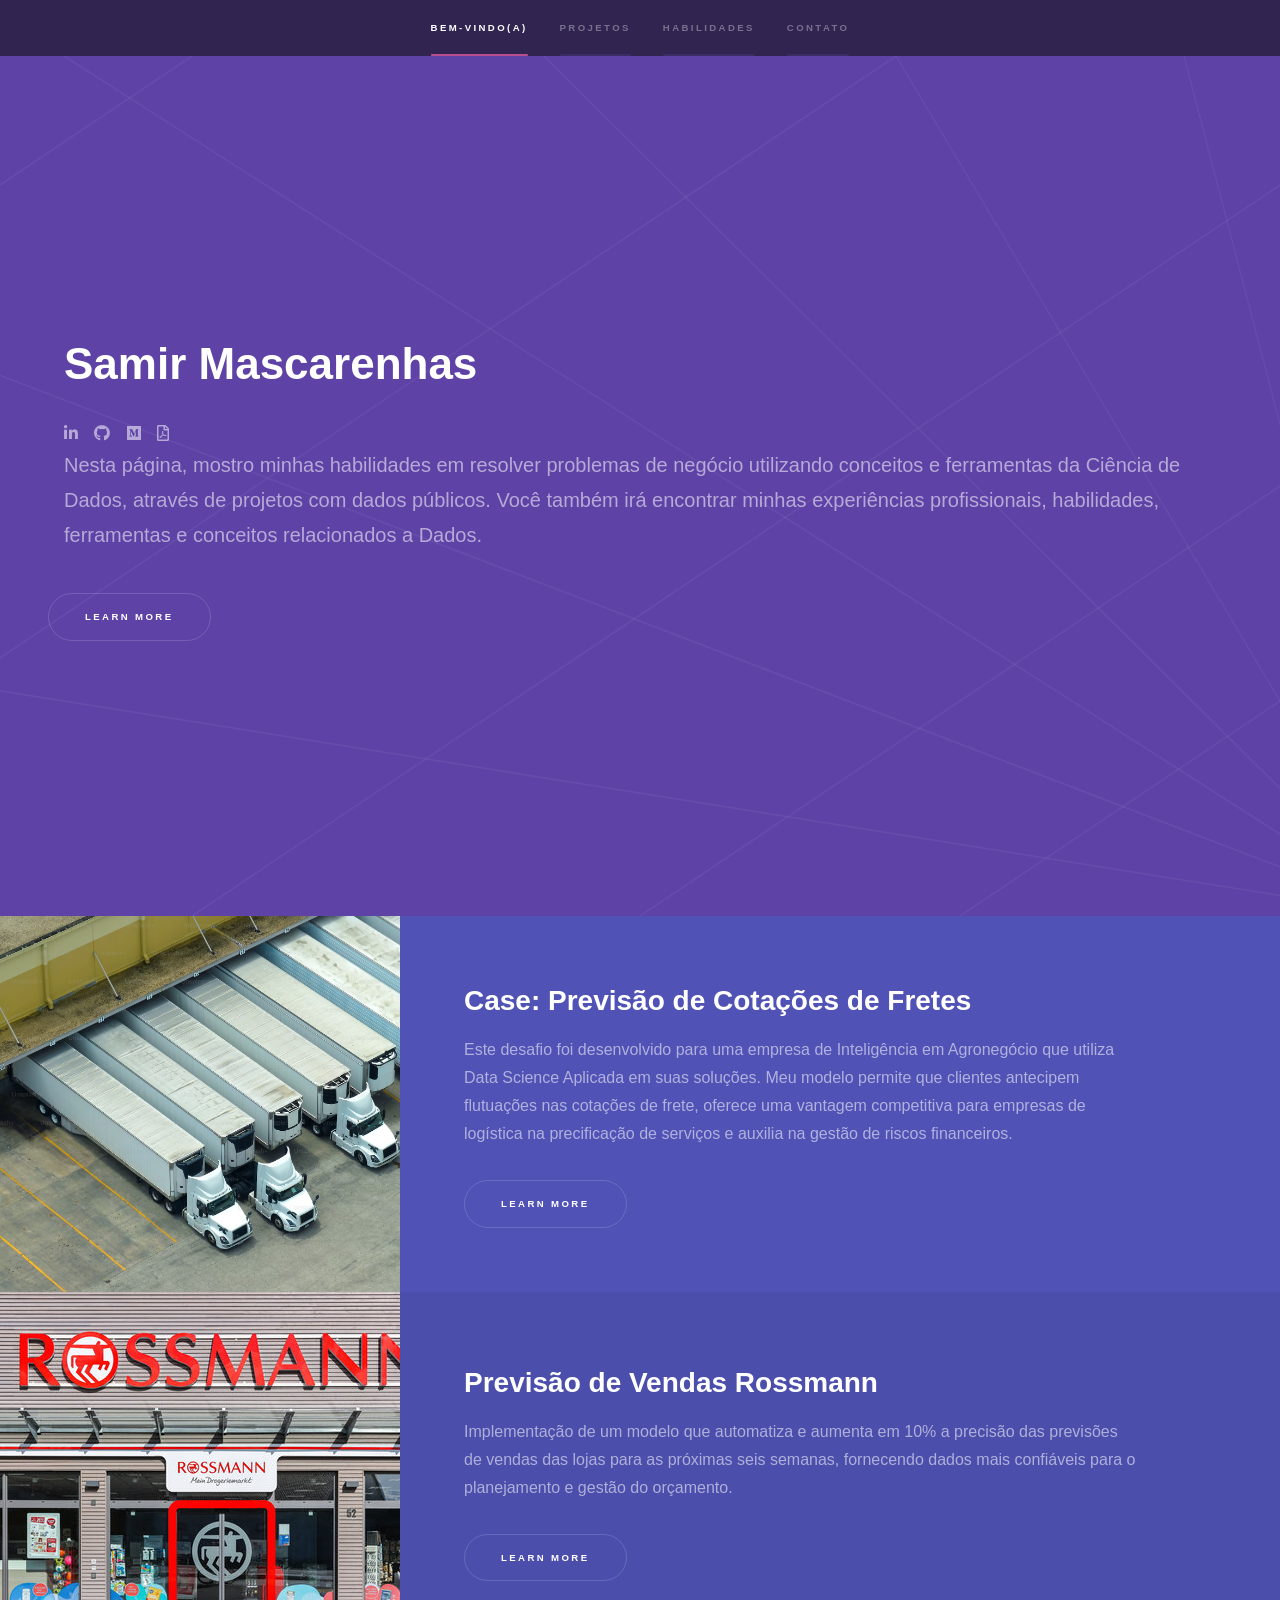
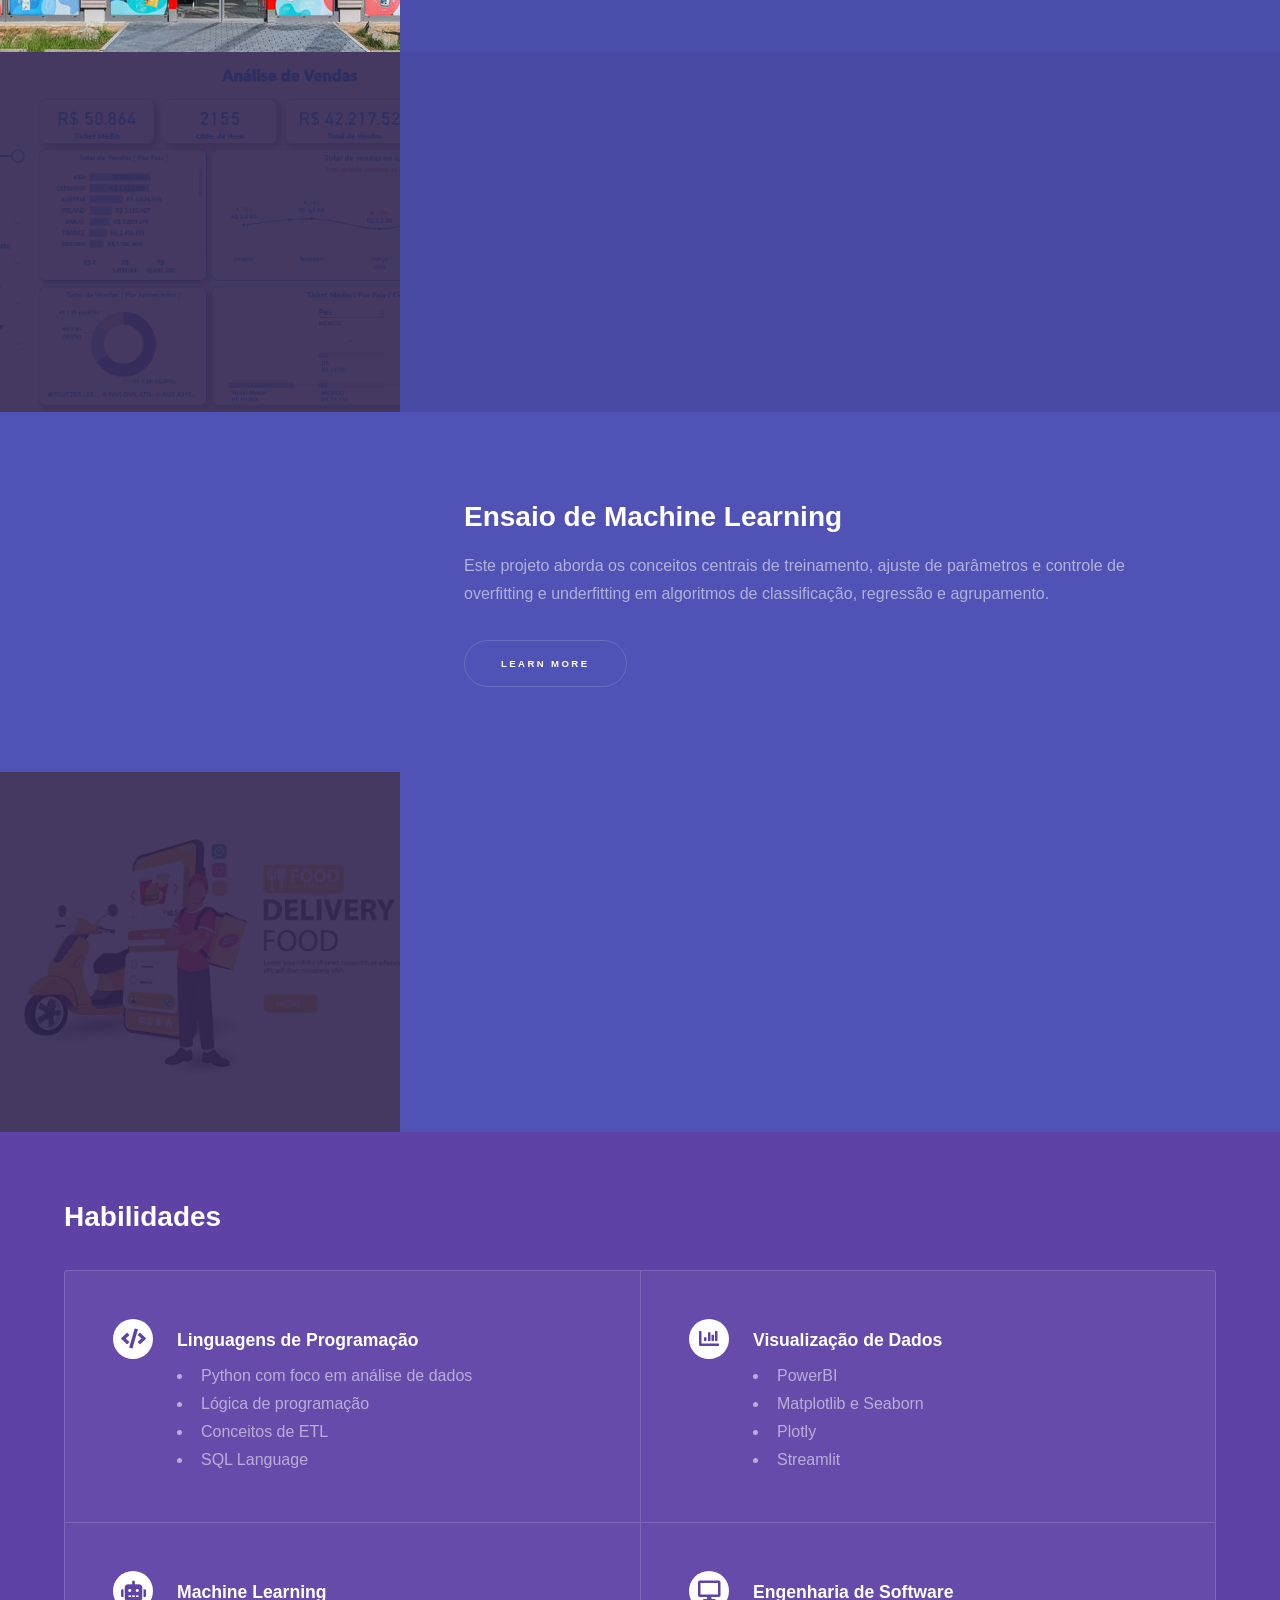
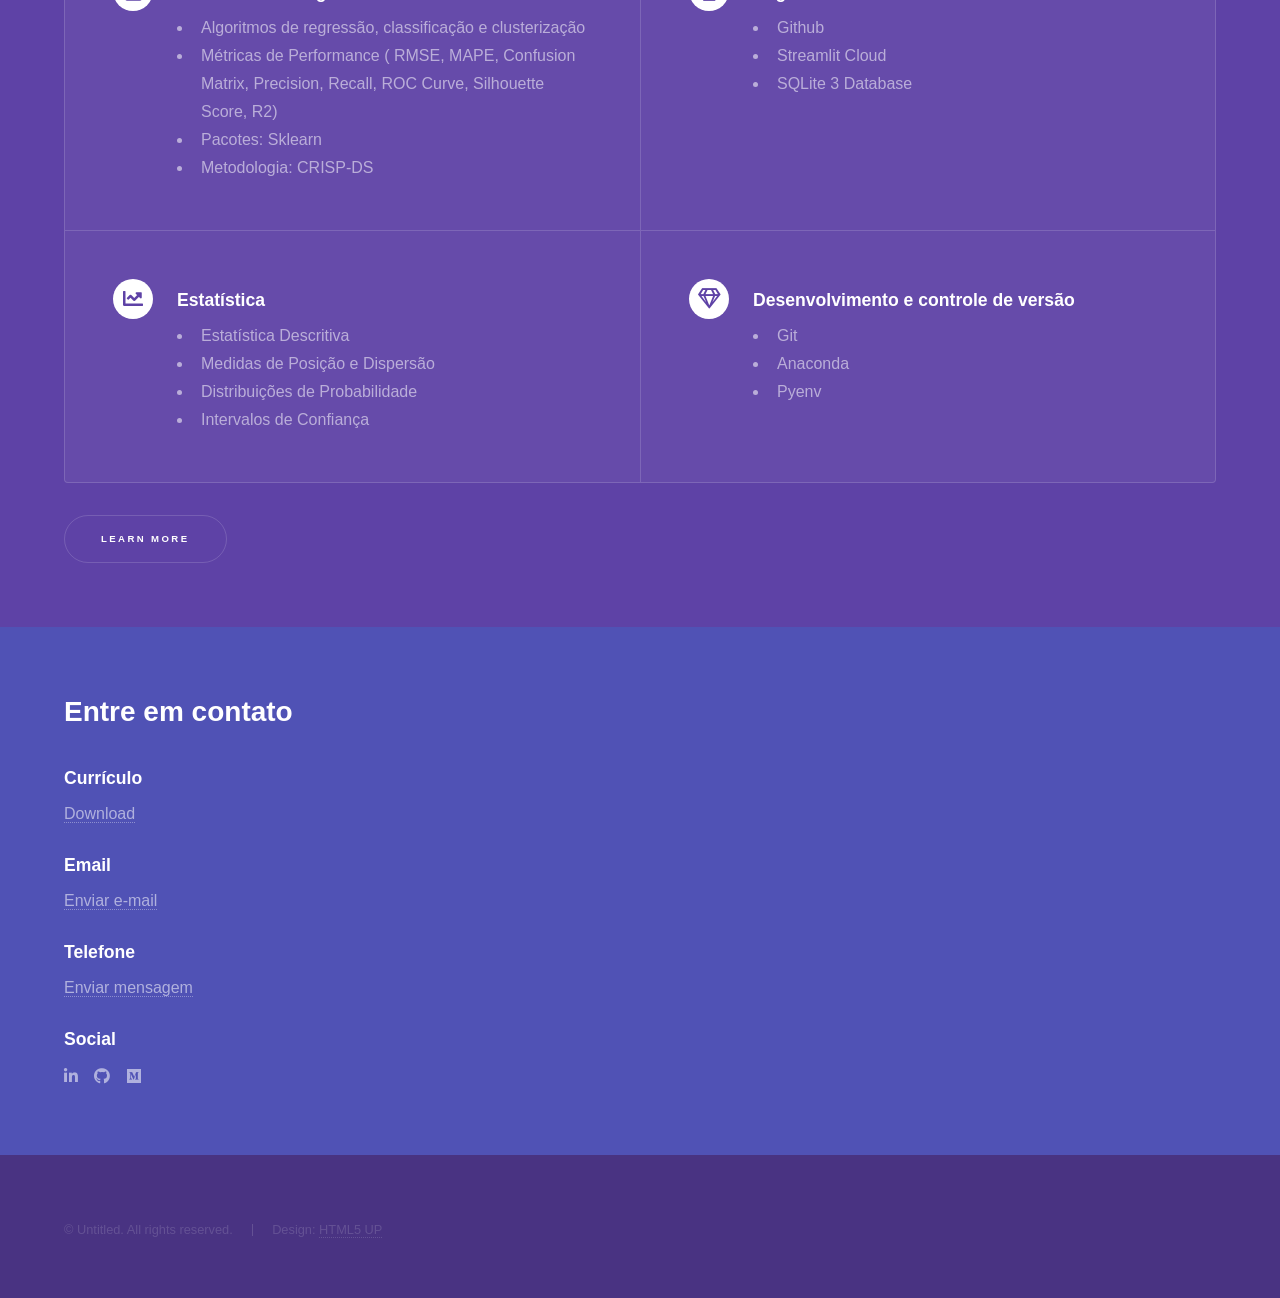
==== commit 7d9cffc7: "updated text" ====
--- a/index.html
+++ b/index.html
@@ -56,9 +56,9 @@
 							<a href="https://github.com/smaascarenhas/rossmann_sales_prediction" class="image" target="_blank"><img src="images/previsao_fretes_wallpaper.png" alt="" data-position="35% 10%" /></a>
 							<div class="content">
 								<div class="inner">
-									<h2>Case Previsão de Cotação de Frete</h2>
+									<h2>Case: Previsão de Cotações de Fretes</h2>
 									<p>Este desafio foi desenvolvido para uma empresa de Inteligência em Agronegócio que utiliza Data Science Aplicada em suas soluções. 
-										Meu modelo permite que clientes antecipem flutuações nos cotações de frete, 
+										Meu modelo permite que clientes antecipem flutuações nas cotações de frete, 
 										oferece uma vantagem competitiva para empresas de logística na precificação de serviços e auxilia na gestão de riscos financeiros.</p>
 									<ul class="actions">
 										<li><a href="https://github.com/smaascarenhas/desafio_estimativa_fretes" class="button" target="_blank">Learn more</a></li>
@@ -82,7 +82,7 @@
 							<a href="https://drive.google.com/file/d/1buW5-GYNtYEn6k2LpybkvhgGw8mRpBcV/view?usp=sharing" class="image" target="_blank"><img src="images/dashboard.png" alt="" data-position="35% 10%" /></a>
 							<div class="content">
 								<div class="inner">
-									<h2>Case Análise de Dados</h2>
+									<h2>Case: Análise de Dados</h2>
 									<p>Case aprovado: Resolvi esse desafio utilizando PowerBI para tratar, limpar e manipular dados. O resultado final foi um relatório com os insights encontrados e 4 dashboards contenndo análise geral, de vendas, pedidos e churn.</p>
 									<ul class="actions">
 										<li><a href="https://drive.google.com/file/d/1buW5-GYNtYEn6k2LpybkvhgGw8mRpBcV/view?usp=sharing" class="button" target="_blank">Learn more</a></li>
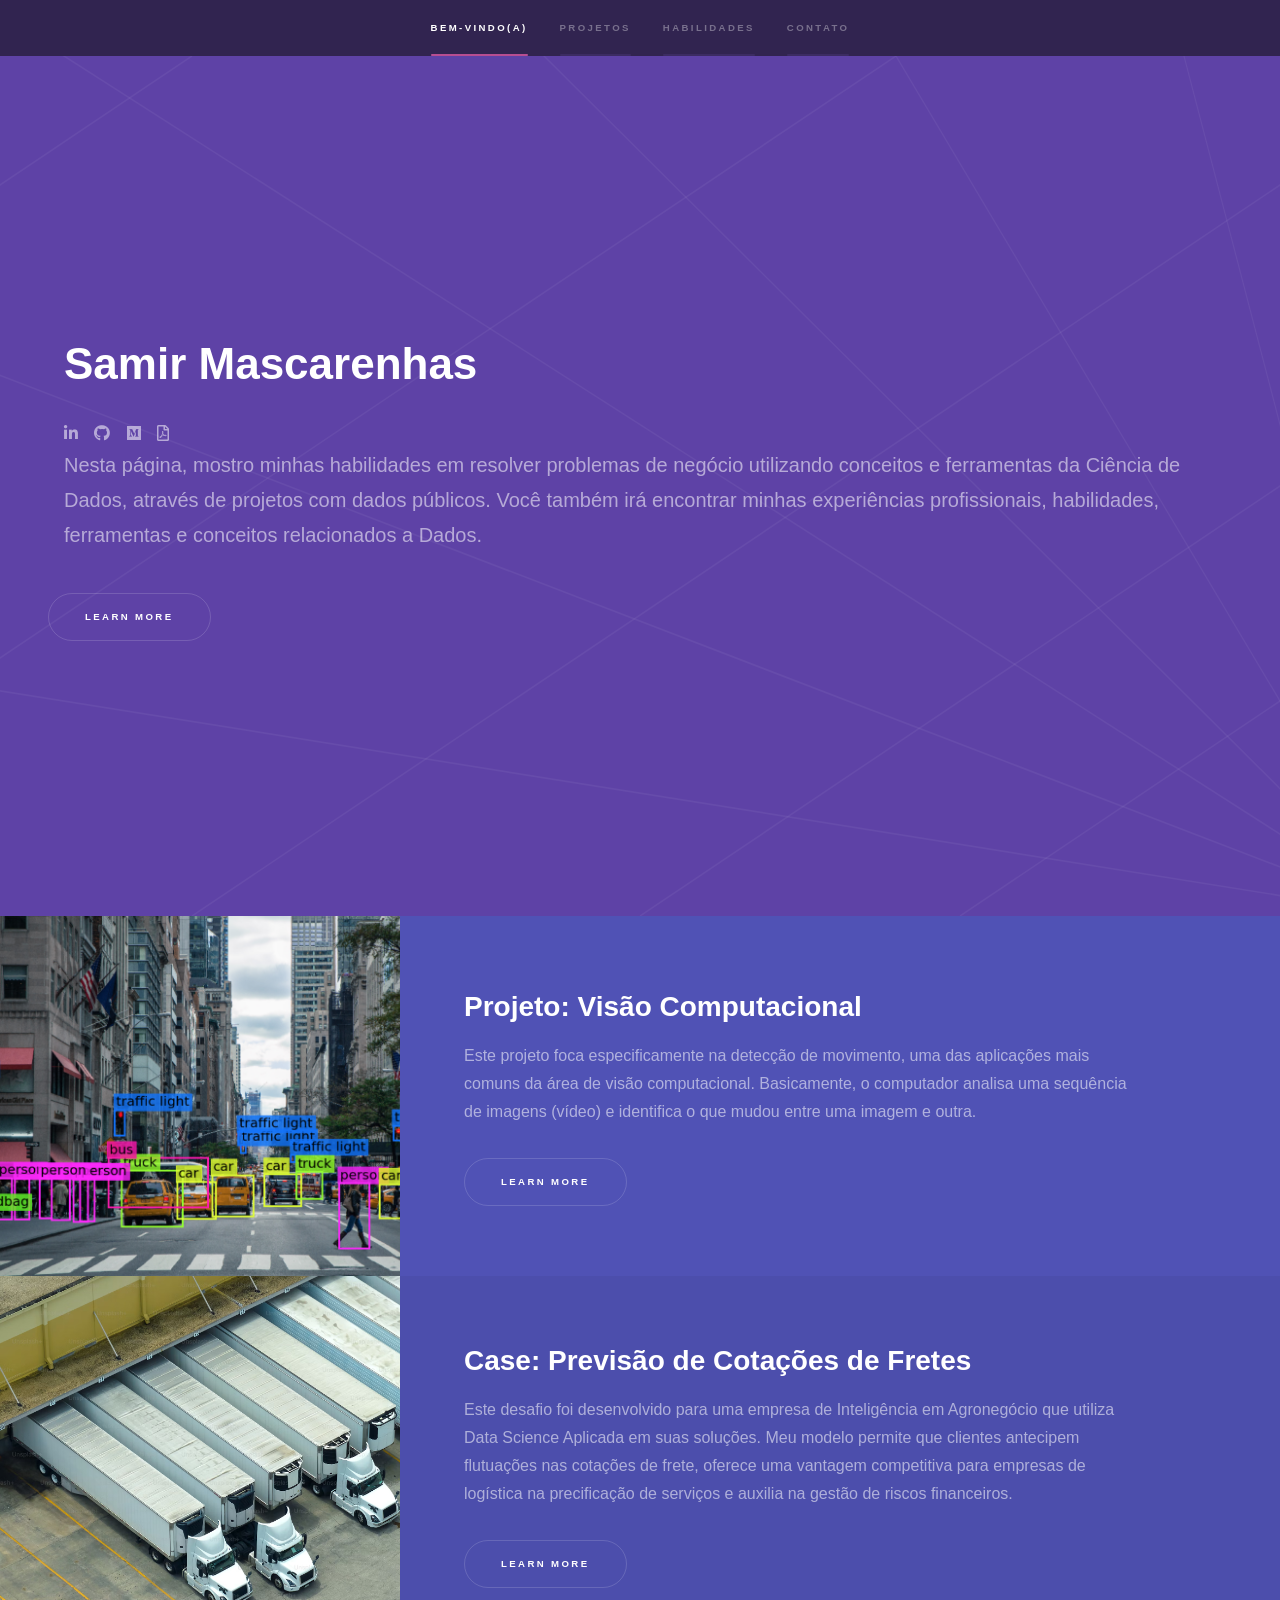
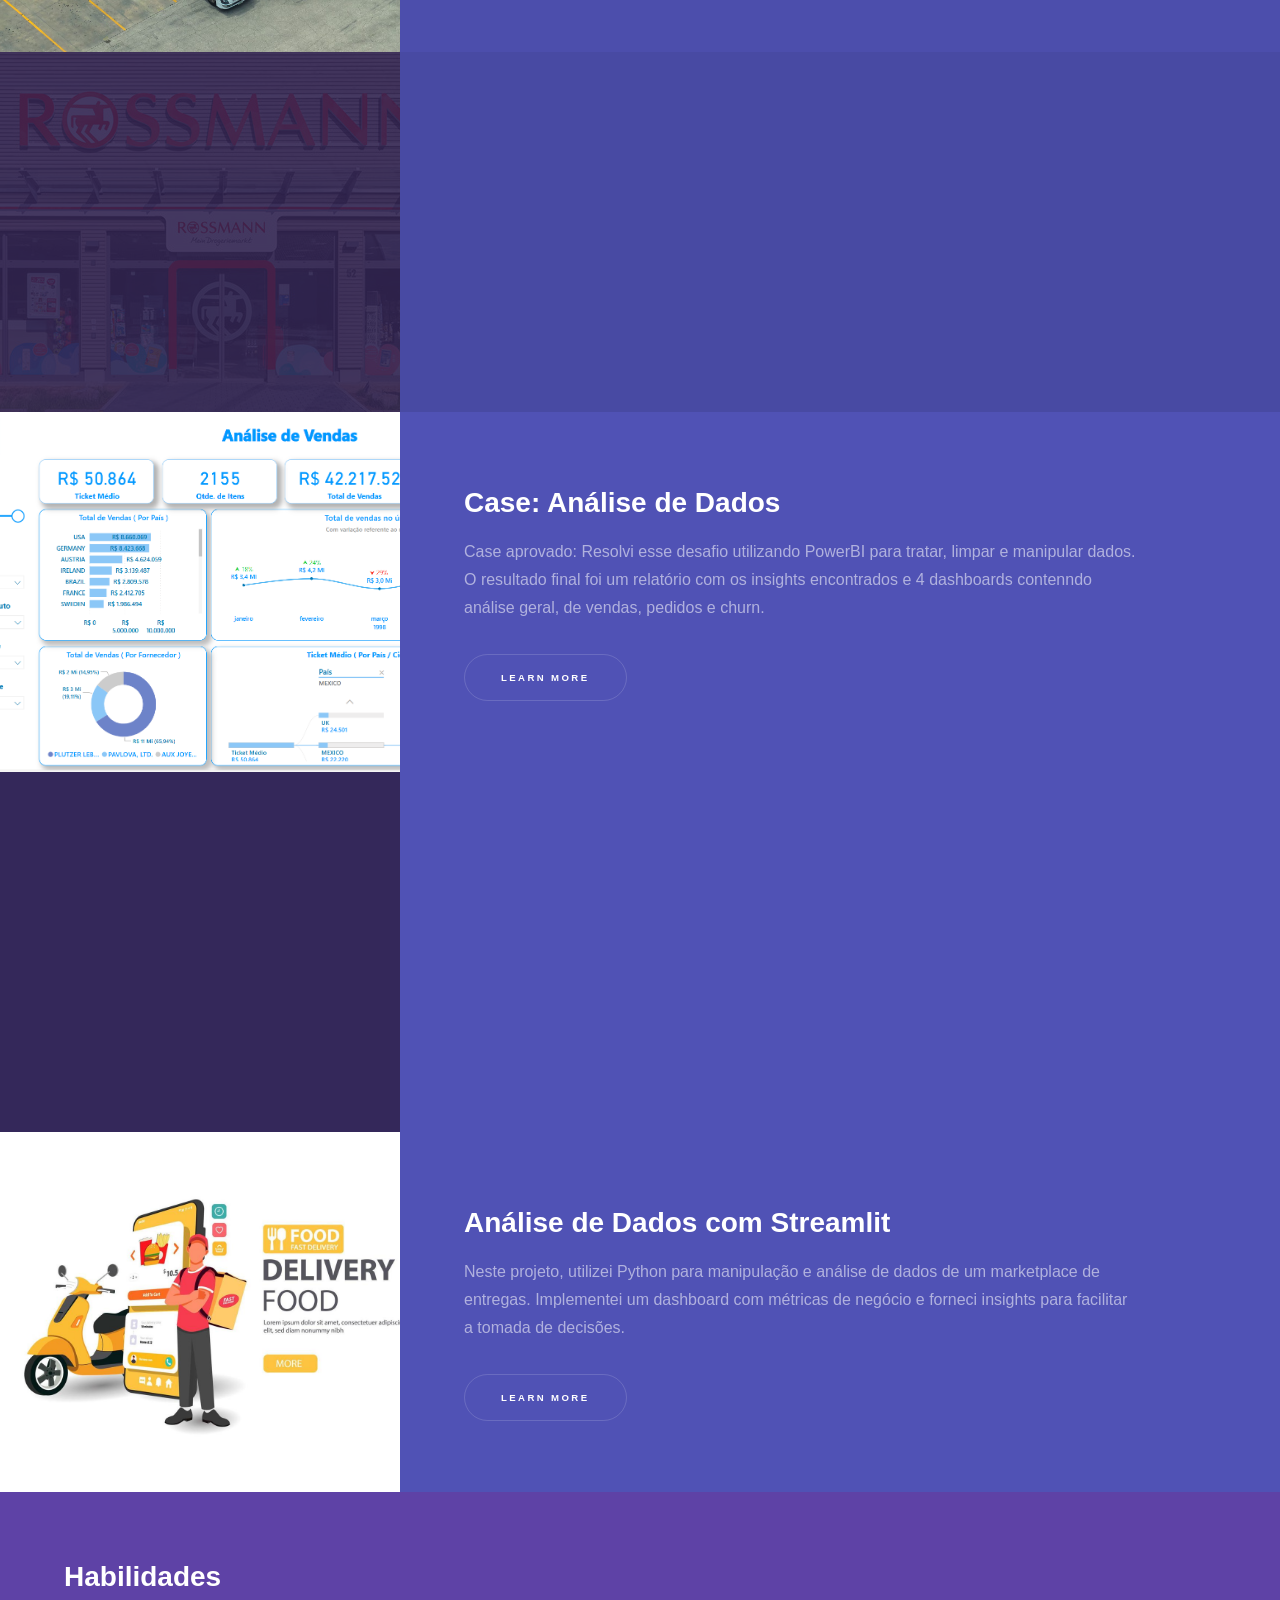
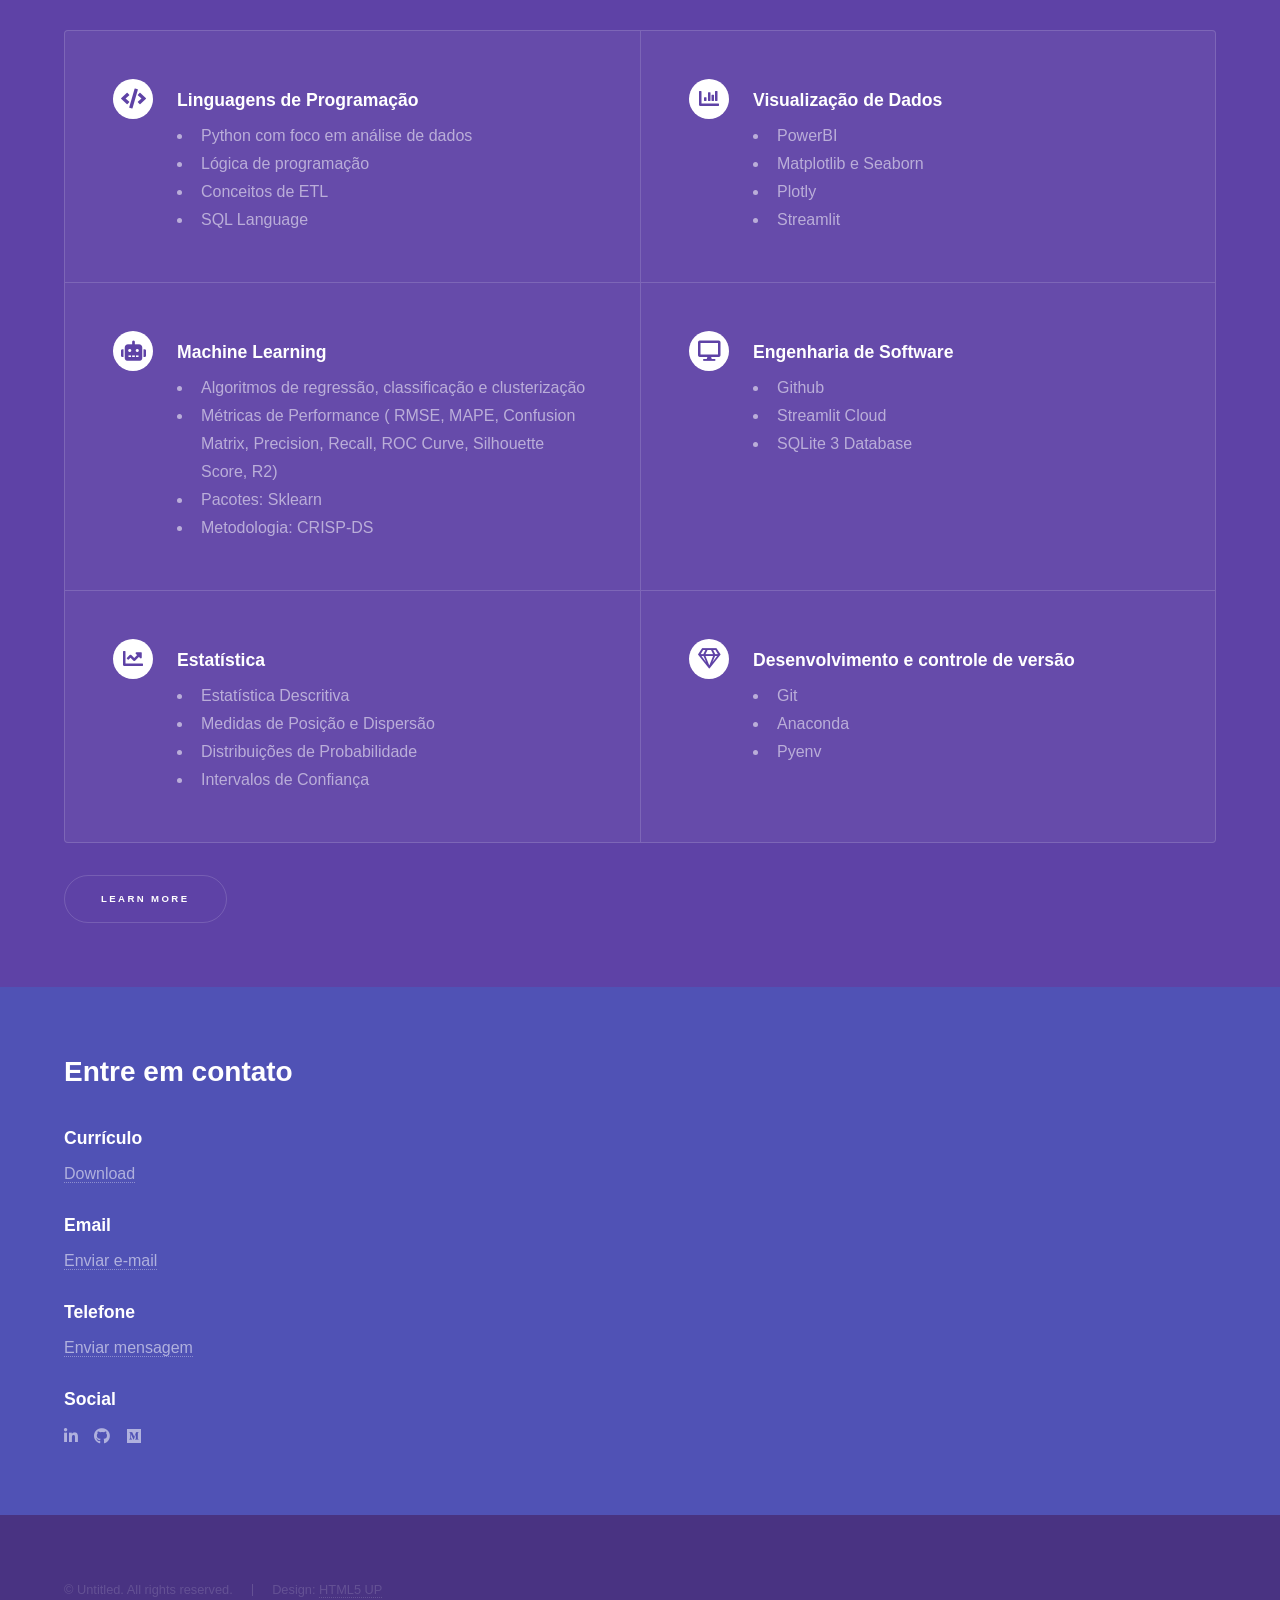
==== commit 23b383c4: "added 1+ project and this wallpaper" ====
--- a/index.html
+++ b/index.html
@@ -39,7 +39,7 @@
 												<li><a href="https://www.linkedin.com/in/samir-mascarenhas/" class="icon brands fa-linkedin-in" target="_blank" title="LinkedIn"><span class="label">LinkedIn</span></a></li>															
 												<li><a href="https://github.com/smaascarenhas" class="icon brands fa-github" target="_blank" title="GitHub"><span class="label">GitHub</span></a></li>
 												<li><a href="https://medium.com/@smascarenhas313" class="icon brands fa-medium" target="_blank" title="Medium"><span class="label">Medium</span></a></li>
-												<li><a href="https://drive.google.com/file/d/1lP5j_E7BBVdk8ux97a37ClXFPb6Bl3Hg/view?usp=sharing" class="icon fa-file-pdf" target="_blank" title="Currículo"><span class="label">Currículo</span></a></li>
+												<li><a href="https://drive.google.com/file/d/1Df_07mdVU-llpQSVkZoB8RjLjdiWpO3R/view?usp=sharing" class="icon fa-file-pdf" target="_blank" title="Currículo"><span class="label">Currículo</span></a></li>
 
 												
 							<p>Nesta página, mostro minhas habilidades em resolver problemas de negócio utilizando conceitos e ferramentas da Ciência de Dados, através de projetos com dados públicos.
@@ -53,7 +53,20 @@
 				<!-- One -->
 					<section id="one" class="wrapper style2 spotlights">
 						<section>
-							<a href="https://github.com/smaascarenhas/rossmann_sales_prediction" class="image" target="_blank"><img src="images/previsao_fretes_wallpaper.png" alt="" data-position="35% 10%" /></a>
+							<a href="https://github.com/smaascarenhas/visao_computacional" class="image" target="_blank"><img src="images/visao_computacional.png" alt="" data-position="35% 10%" /></a>
+							<div class="content">
+								<div class="inner">
+									<h2>Projeto: Visão Computacional</h2>
+									<p>Este projeto foca especificamente na detecção de movimento, uma das aplicações mais comuns da área de visão computacional. 
+										Basicamente, o computador analisa uma sequência de imagens (vídeo) e identifica o que mudou entre uma imagem e outra.</p>
+									<ul class="actions">
+										<li><a href="https://github.com/smaascarenhas/visao_computacional" class="button" target="_blank">Learn more</a></li>
+									</ul>
+								</div>
+							</div>
+						</section>
+						<section>
+							<a href="https://github.com/smaascarenhas/desafio_estimativa_fretes" class="image" target="_blank"><img src="images/previsao_fretes_wallpaper.png" alt="" data-position="35% 10%" /></a>
 							<div class="content">
 								<div class="inner">
 									<h2>Case: Previsão de Cotações de Fretes</h2>
@@ -85,7 +98,7 @@
 									<h2>Case: Análise de Dados</h2>
 									<p>Case aprovado: Resolvi esse desafio utilizando PowerBI para tratar, limpar e manipular dados. O resultado final foi um relatório com os insights encontrados e 4 dashboards contenndo análise geral, de vendas, pedidos e churn.</p>
 									<ul class="actions">
-										<li><a href="https://drive.google.com/file/d/1buW5-GYNtYEn6k2LpybkvhgGw8mRpBcV/view?usp=sharing" class="button" target="_blank">Learn more</a></li>
+										<li><a href="https://drive.google.com/file/d/1O0uqiYiLA9fOSZTxtkgRvk07_DDVVJkE/view?usp=sharing" class="button" target="_blank">Learn more</a></li>
 									</ul>
 								</div>
 							</div>
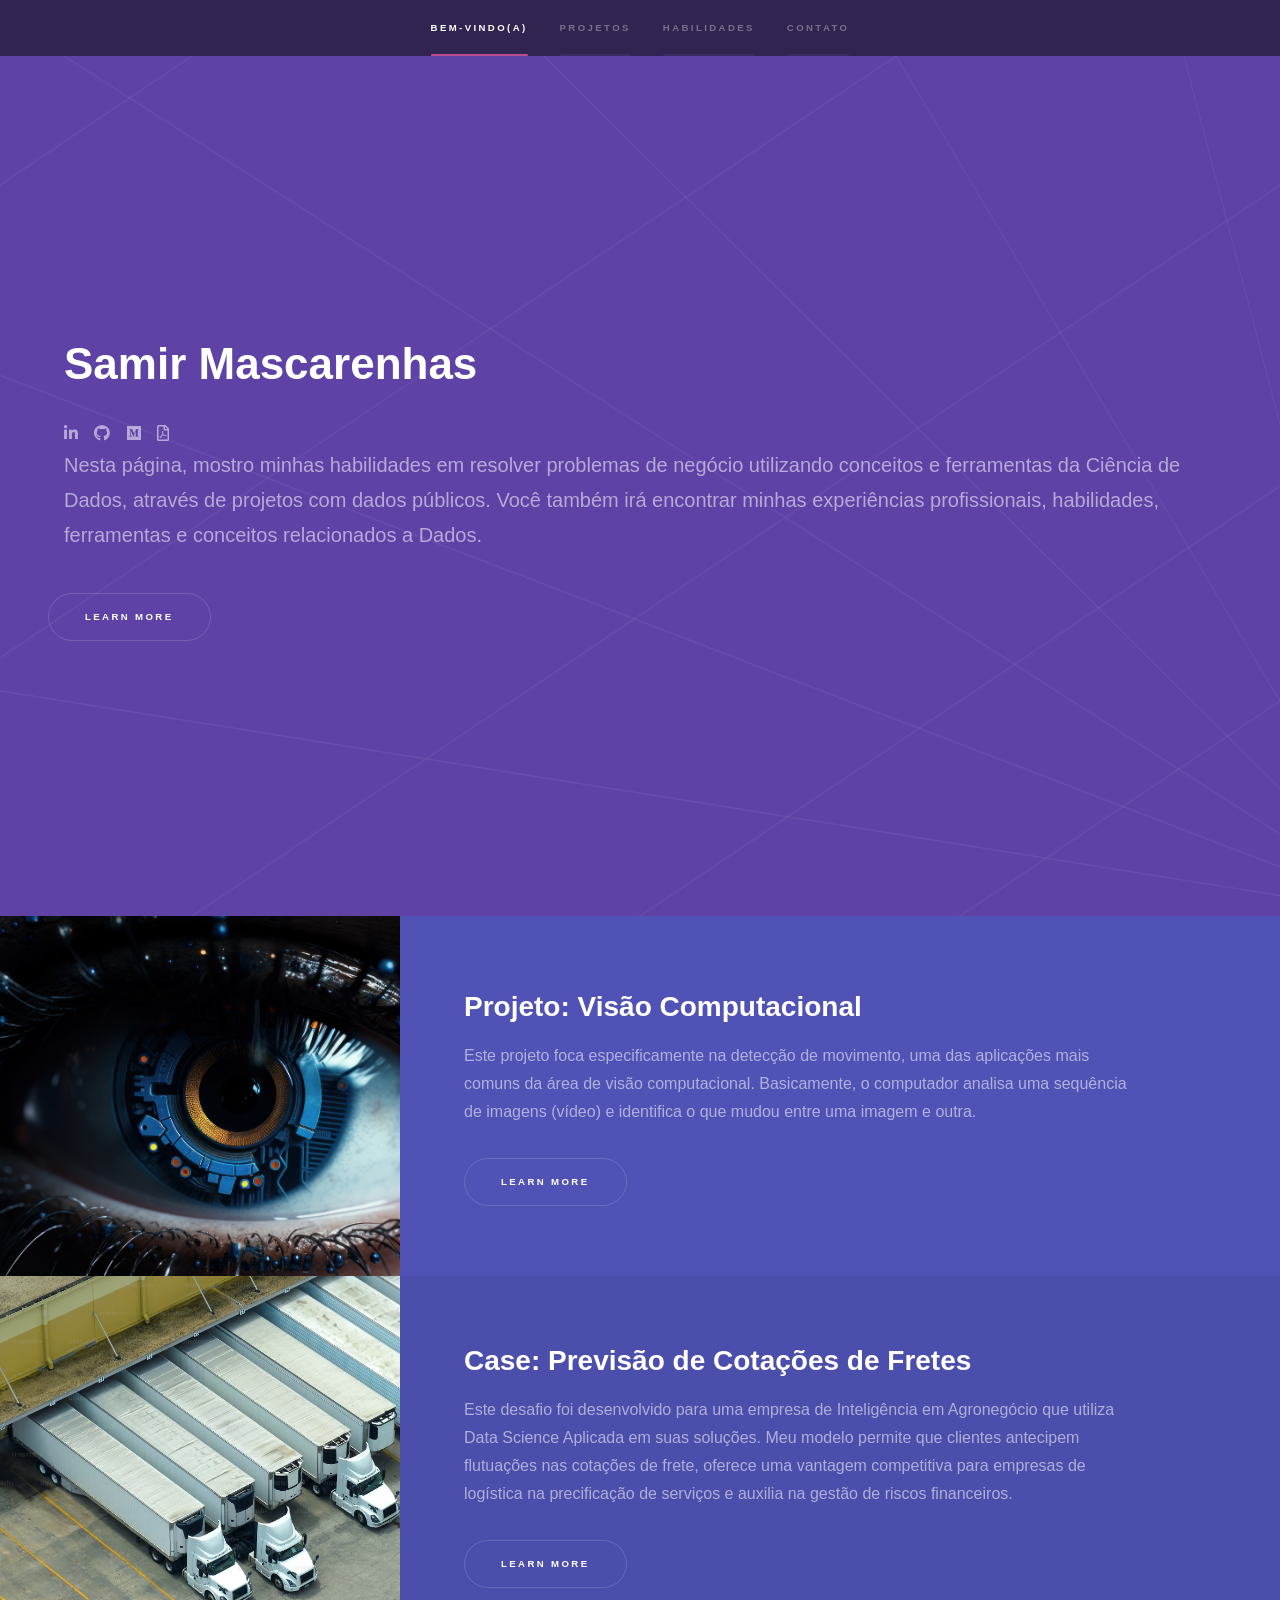
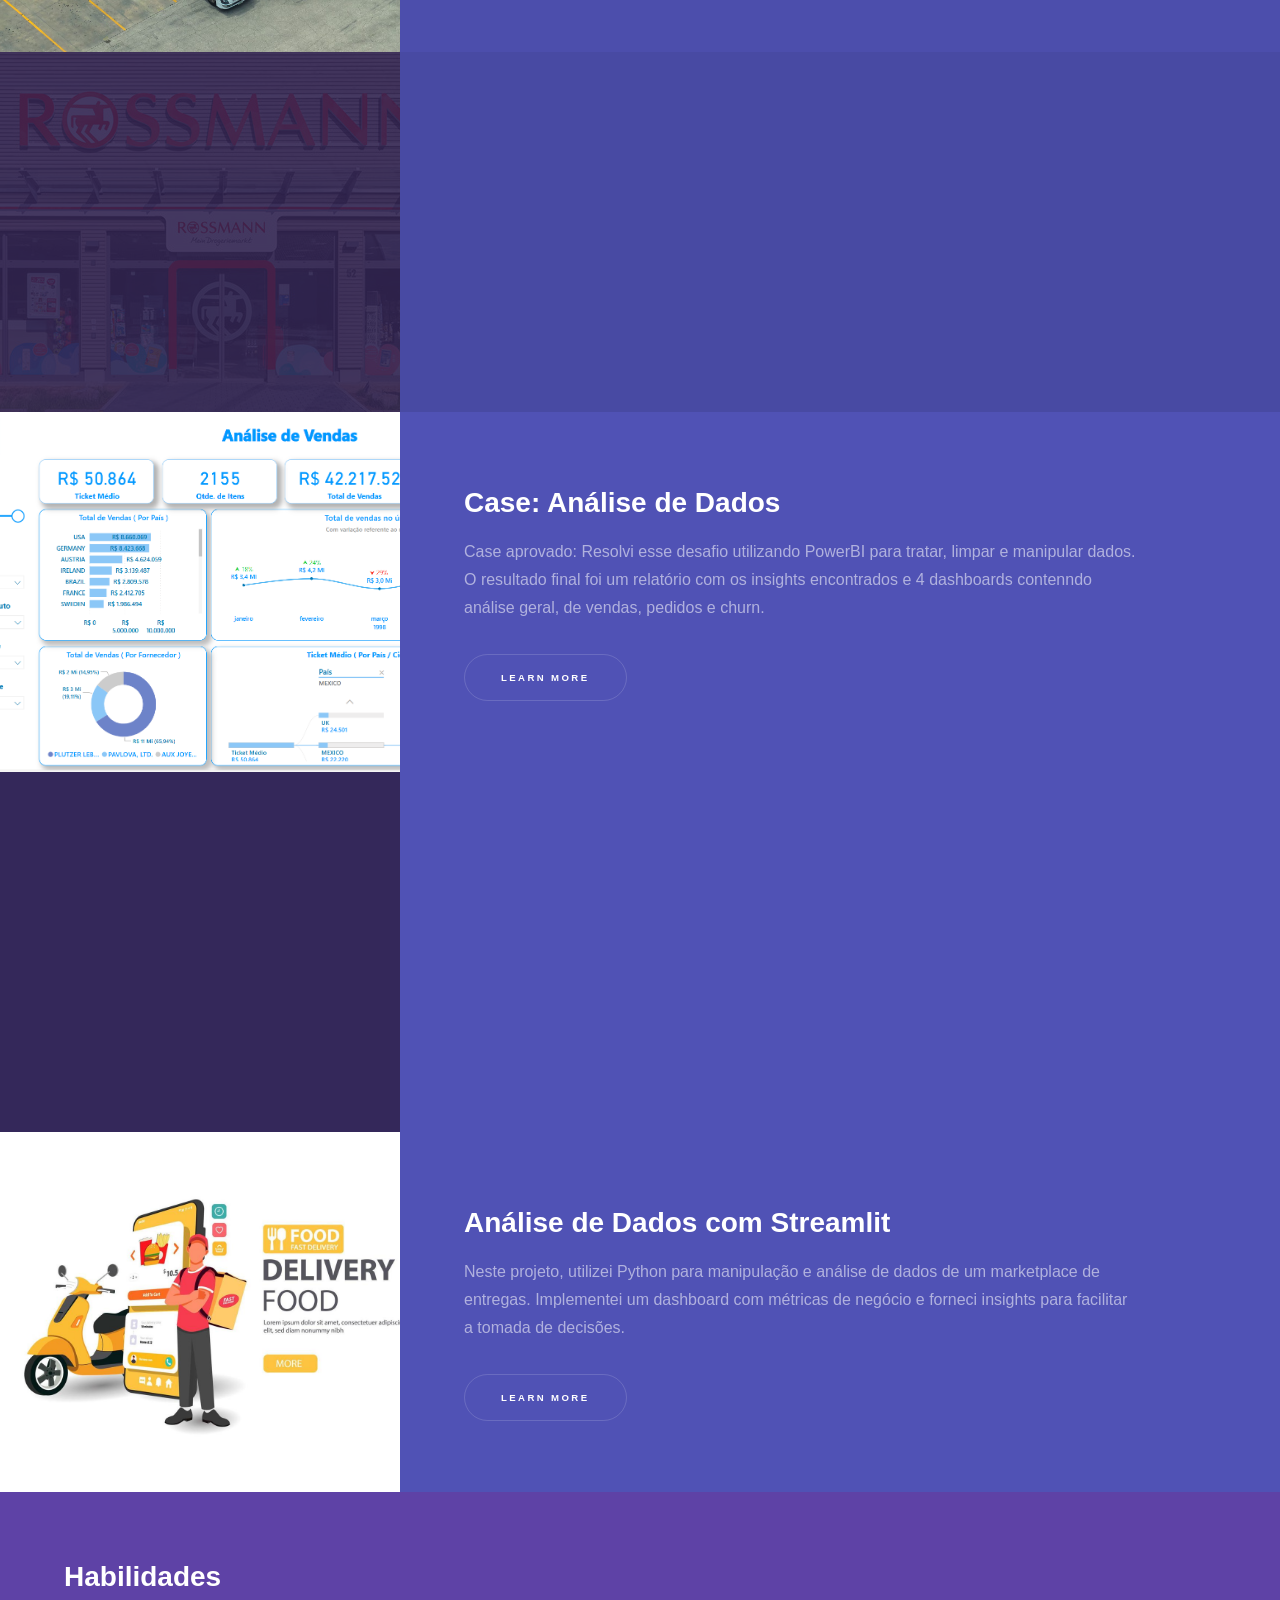
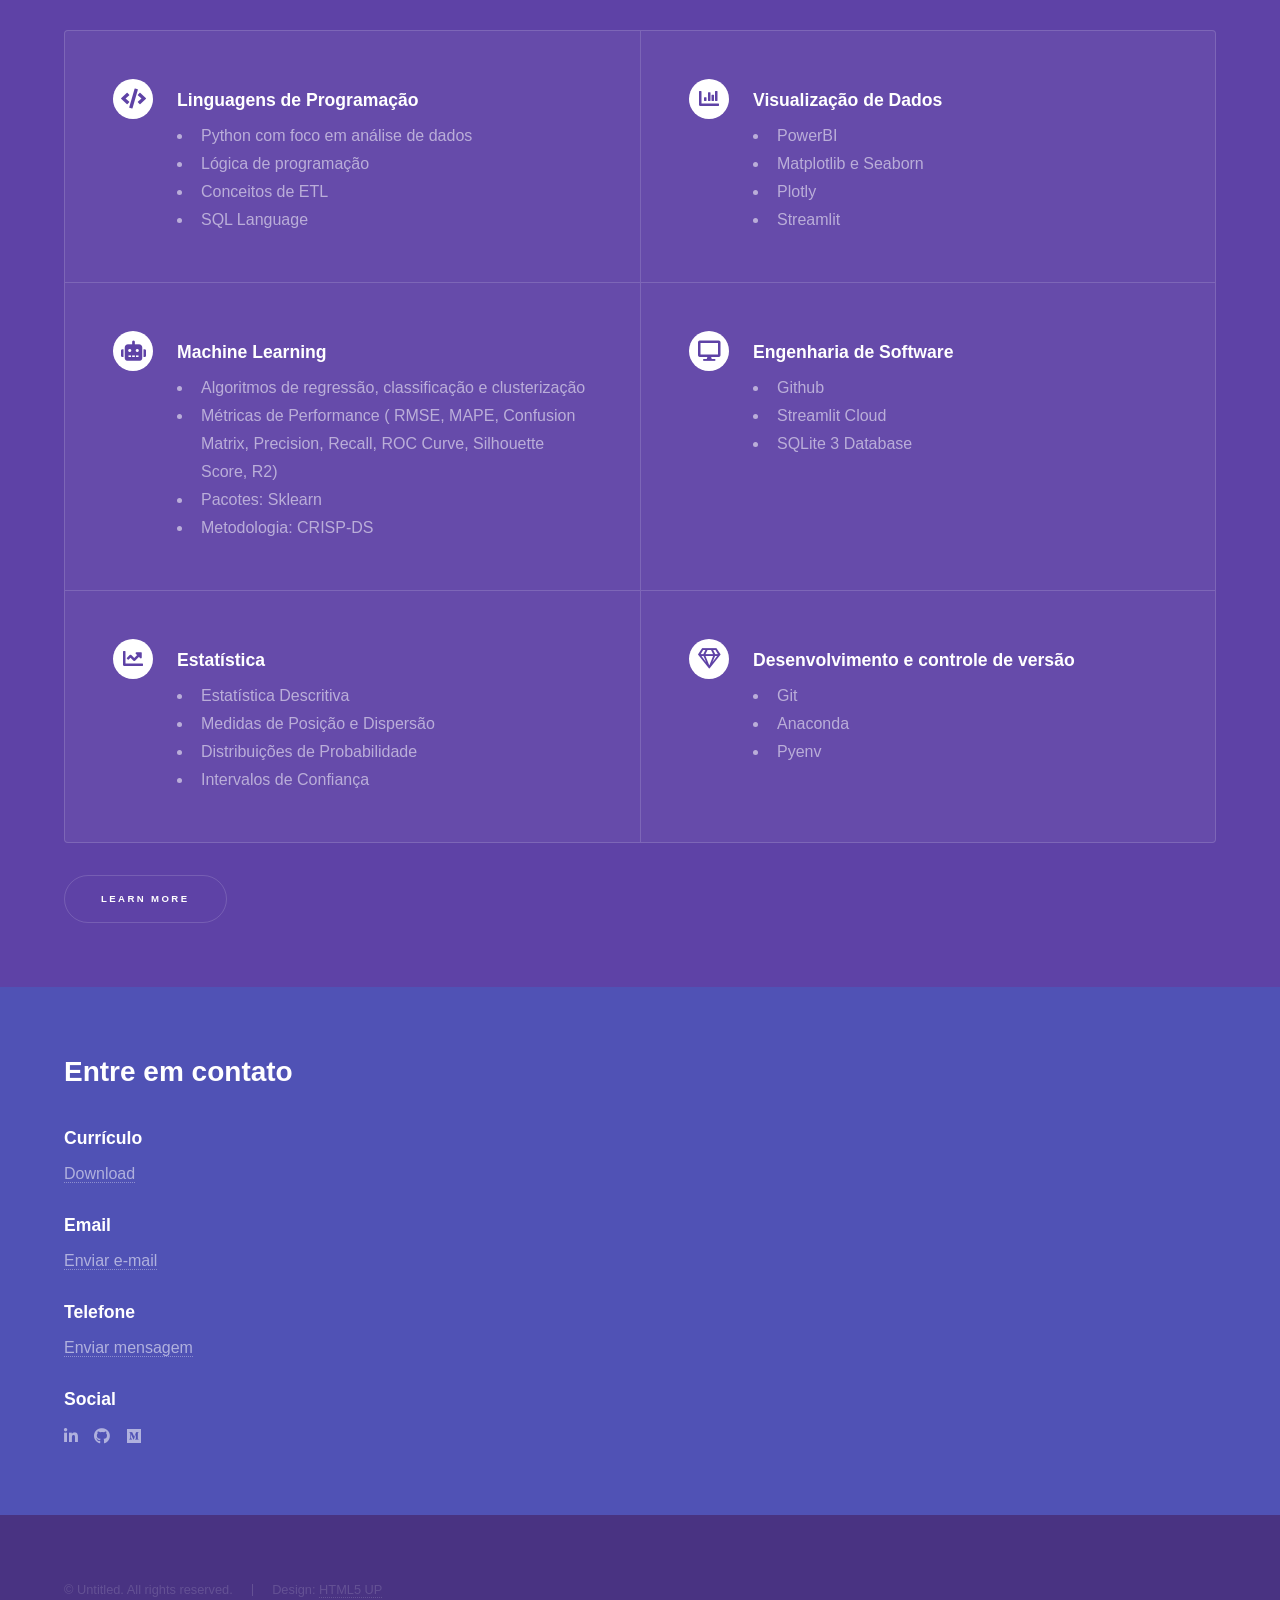
==== commit faff6a93: "Update resume drive link in index.html Co-authored-by: Copilot App <223556219+Copilot@users.noreply." ====
--- a/index.html
+++ b/index.html
@@ -39,7 +39,7 @@
 												<li><a href="https://www.linkedin.com/in/samir-mascarenhas/" class="icon brands fa-linkedin-in" target="_blank" title="LinkedIn"><span class="label">LinkedIn</span></a></li>															
 												<li><a href="https://github.com/smaascarenhas" class="icon brands fa-github" target="_blank" title="GitHub"><span class="label">GitHub</span></a></li>
 												<li><a href="https://medium.com/@smascarenhas313" class="icon brands fa-medium" target="_blank" title="Medium"><span class="label">Medium</span></a></li>
-												<li><a href="https://drive.google.com/file/d/1Df_07mdVU-llpQSVkZoB8RjLjdiWpO3R/view?usp=sharing" class="icon fa-file-pdf" target="_blank" title="Currículo"><span class="label">Currículo</span></a></li>
+												<li><a href="https://drive.google.com/file/d/18LqLZ1QsL4uF4VDernaRQKUeaZNybGKc/view?usp=sharing" class="icon fa-file-pdf" target="_blank" title="Currículo"><span class="label">Currículo</span></a></li>
 
 												
 							<p>Nesta página, mostro minhas habilidades em resolver problemas de negócio utilizando conceitos e ferramentas da Ciência de Dados, através de projetos com dados públicos.
@@ -208,7 +208,7 @@
 									<ul class="contact">
 										<li>
 											<h3>Currículo</h3>
-											<a href="https://drive.google.com/file/d/1lP5j_E7BBVdk8ux97a37ClXFPb6Bl3Hg/view?usp=sharing"  target="_blank">Download</a>
+											<a href="https://drive.google.com/file/d/18LqLZ1QsL4uF4VDernaRQKUeaZNybGKc/view?usp=sharing"  target="_blank">Download</a>
 										</li>
 										<li>
 											<h3>Email</h3>
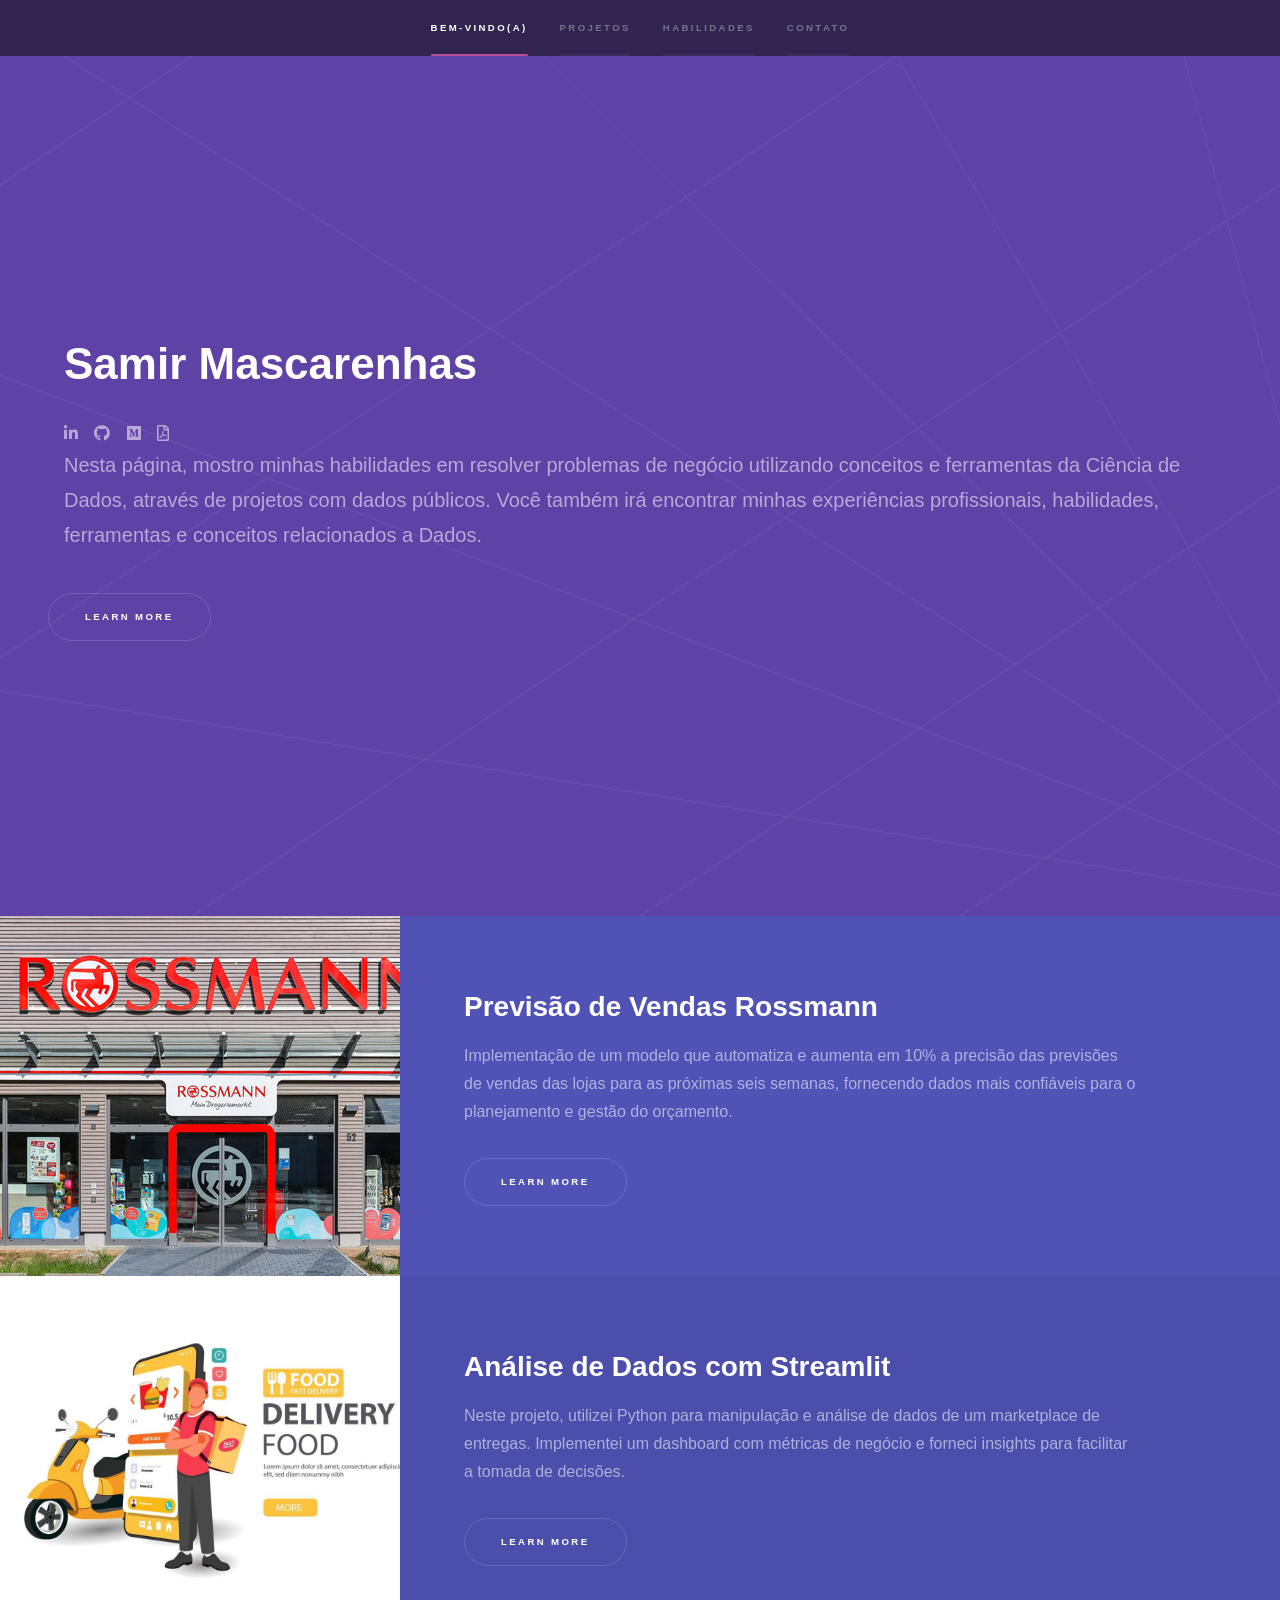
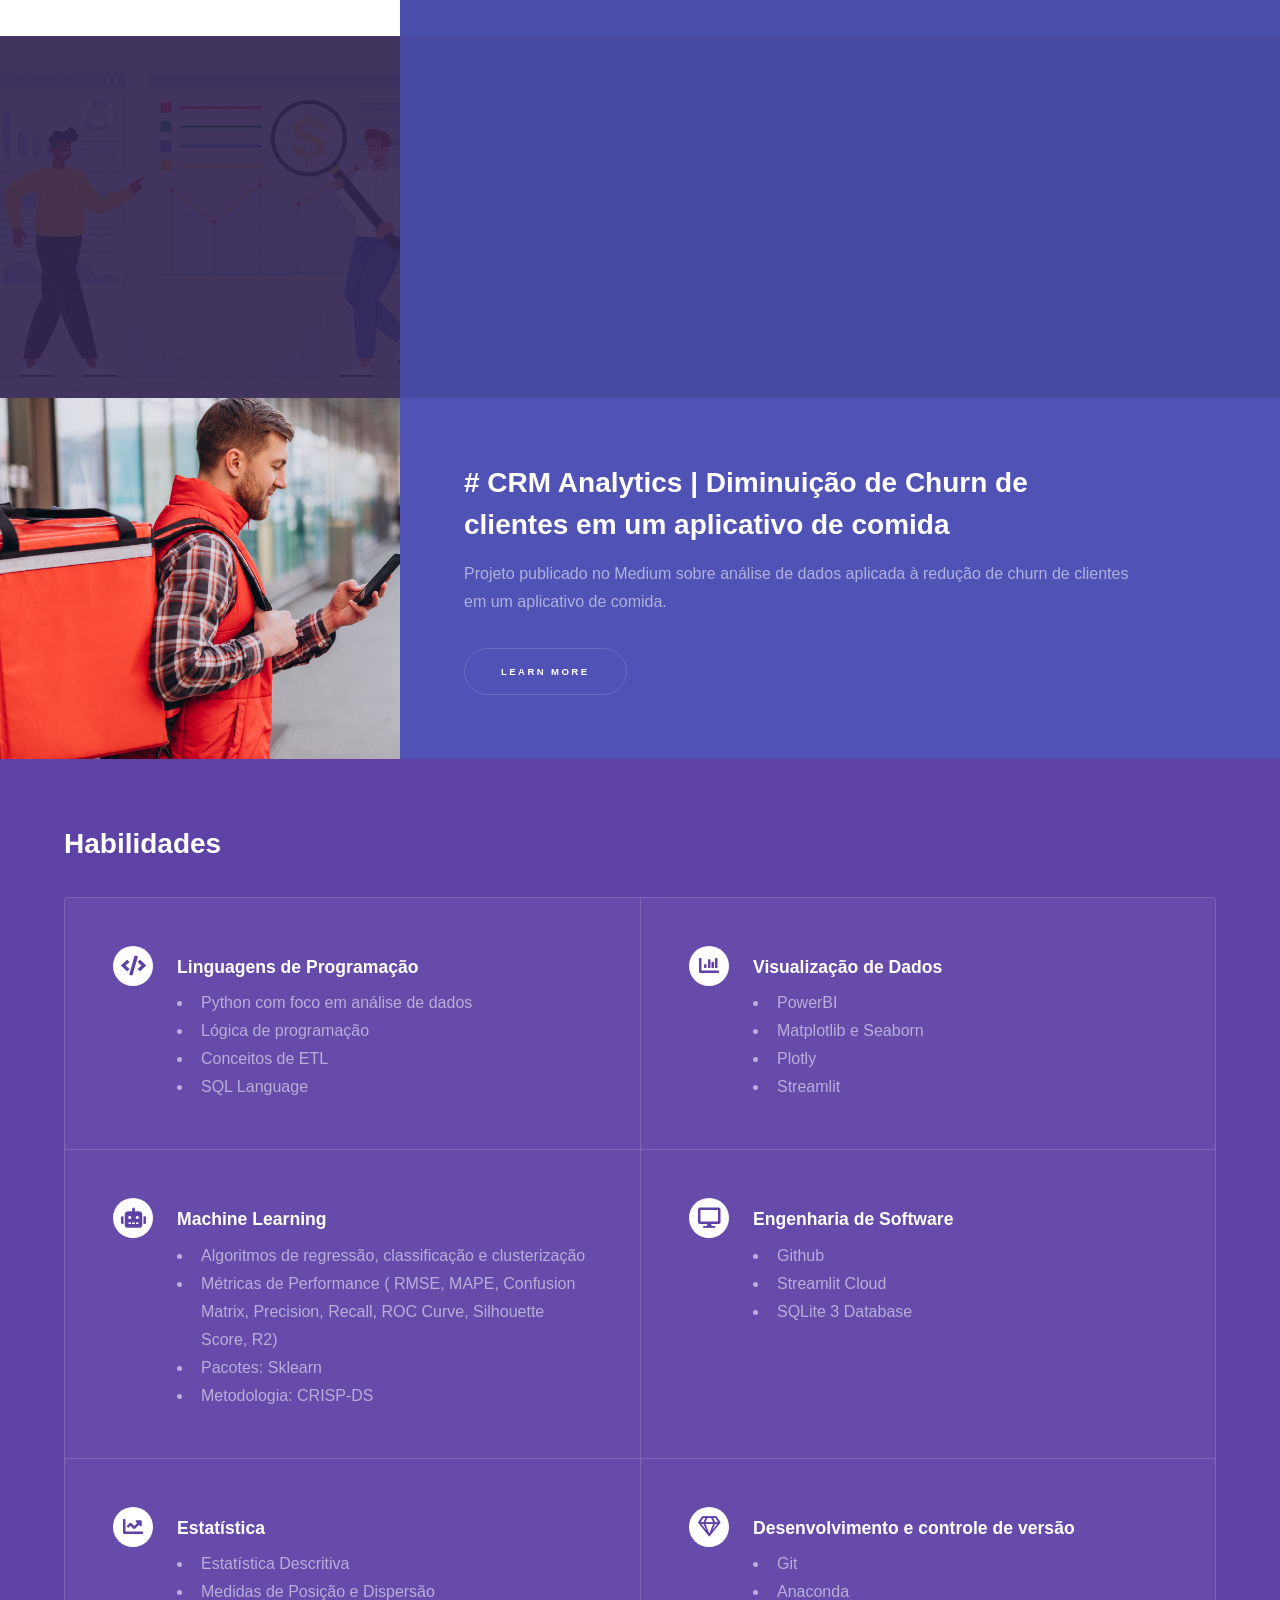
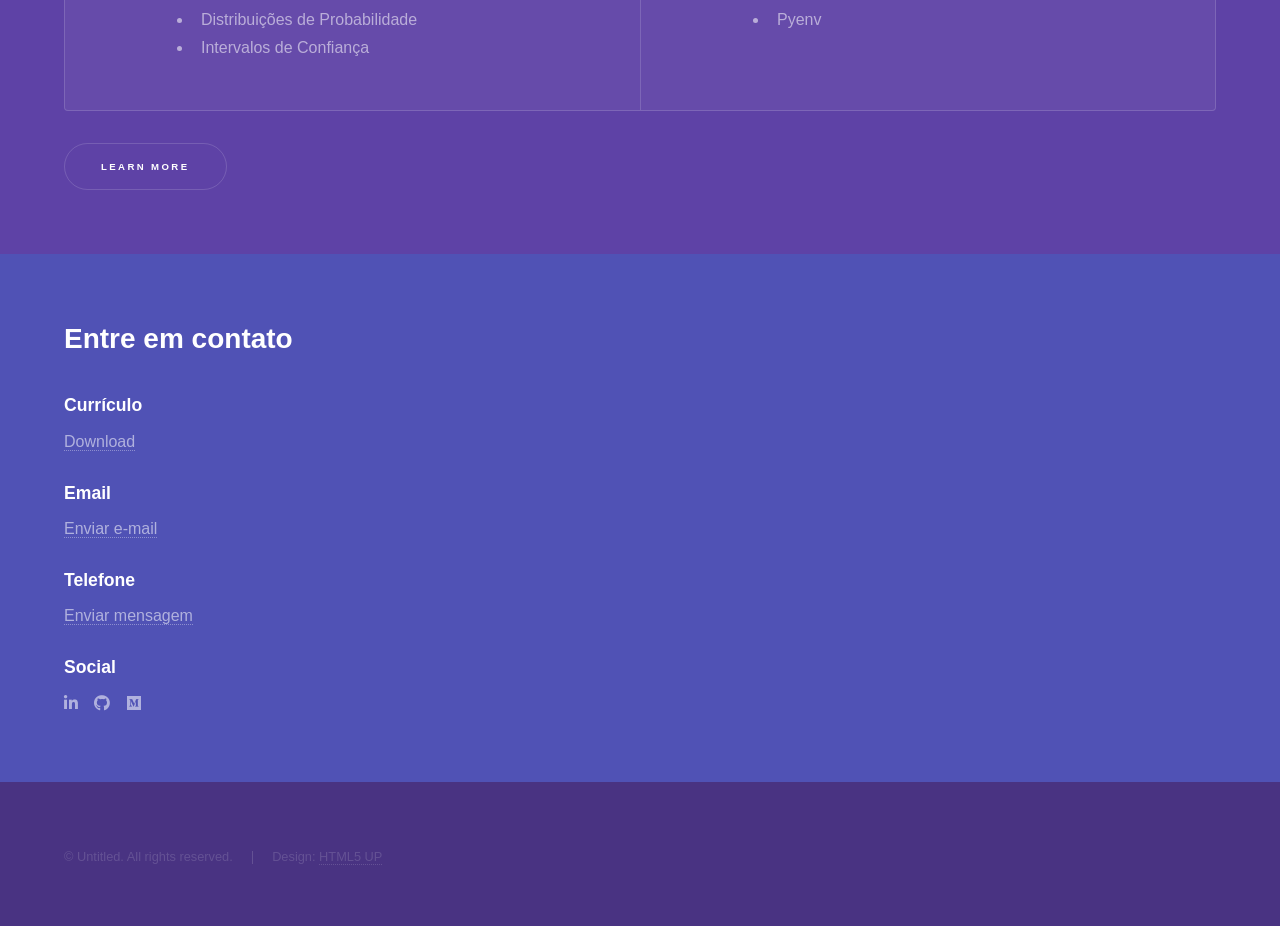
==== commit 6c1245e1: "Update projects section" ====
--- a/index.html
+++ b/index.html
@@ -53,33 +53,6 @@
 				<!-- One -->
 					<section id="one" class="wrapper style2 spotlights">
 						<section>
-							<a href="https://github.com/smaascarenhas/visao_computacional" class="image" target="_blank"><img src="images/visao_computacional.png" alt="" data-position="35% 10%" /></a>
-							<div class="content">
-								<div class="inner">
-									<h2>Projeto: Visão Computacional</h2>
-									<p>Este projeto foca especificamente na detecção de movimento, uma das aplicações mais comuns da área de visão computacional. 
-										Basicamente, o computador analisa uma sequência de imagens (vídeo) e identifica o que mudou entre uma imagem e outra.</p>
-									<ul class="actions">
-										<li><a href="https://github.com/smaascarenhas/visao_computacional" class="button" target="_blank">Learn more</a></li>
-									</ul>
-								</div>
-							</div>
-						</section>
-						<section>
-							<a href="https://github.com/smaascarenhas/desafio_estimativa_fretes" class="image" target="_blank"><img src="images/previsao_fretes_wallpaper.png" alt="" data-position="35% 10%" /></a>
-							<div class="content">
-								<div class="inner">
-									<h2>Case: Previsão de Cotações de Fretes</h2>
-									<p>Este desafio foi desenvolvido para uma empresa de Inteligência em Agronegócio que utiliza Data Science Aplicada em suas soluções. 
-										Meu modelo permite que clientes antecipem flutuações nas cotações de frete, 
-										oferece uma vantagem competitiva para empresas de logística na precificação de serviços e auxilia na gestão de riscos financeiros.</p>
-									<ul class="actions">
-										<li><a href="https://github.com/smaascarenhas/desafio_estimativa_fretes" class="button" target="_blank">Learn more</a></li>
-									</ul>
-								</div>
-							</div>
-						</section>
-						<section>
 							<a href="https://github.com/smaascarenhas/rossmann_sales_prediction" class="image" target="_blank"><img src="images/rossmann_wallpaper.jpg" alt="" data-position="35% 10%" /></a>
 							<div class="content">
 								<div class="inner">
@@ -92,30 +65,6 @@
 							</div>
 						</section>
 						<section>
-							<a href="https://drive.google.com/file/d/1buW5-GYNtYEn6k2LpybkvhgGw8mRpBcV/view?usp=sharing" class="image" target="_blank"><img src="images/dashboard.png" alt="" data-position="35% 10%" /></a>
-							<div class="content">
-								<div class="inner">
-									<h2>Case: Análise de Dados</h2>
-									<p>Case aprovado: Resolvi esse desafio utilizando PowerBI para tratar, limpar e manipular dados. O resultado final foi um relatório com os insights encontrados e 4 dashboards contenndo análise geral, de vendas, pedidos e churn.</p>
-									<ul class="actions">
-										<li><a href="https://drive.google.com/file/d/1O0uqiYiLA9fOSZTxtkgRvk07_DDVVJkE/view?usp=sharing" class="button" target="_blank">Learn more</a></li>
-									</ul>
-								</div>
-							</div>
-						</section>
-						<section>
-							<a href="https://github.com/smaascarenhas/ensaio_machine_learning" class="image" target="_blank"><img src="images/capa_ensaio.jpg" alt="" data-position="top center" /></a>
-							<div class="content">
-								<div class="inner">
-									<h2>Ensaio de Machine Learning</h2>
-									<p>Este projeto aborda os conceitos centrais de treinamento, ajuste de parâmetros e controle de overfitting e underfitting em algoritmos de classificação, regressão e agrupamento.</p>
-									<ul class="actions">
-										<li><a href="https://github.com/smaascarenhas/ensaio_machine_learning" class="button" target="_blank">Learn more</a></li>
-									</ul>
-								</div>
-							</div>
-						</section>
-						<section>
 							<a href="https://ftc-fomezero-sm.streamlit.app/" class="image" target="_blank"><img src="images/market_place_food.jpg" alt="" data-position="25% 10%" /></a>
 							<div class="content">
 								<div class="inner">
@@ -123,6 +72,30 @@
 									<p>Neste projeto, utilizei Python para manipulação e análise de dados de um marketplace de entregas. Implementei um dashboard com métricas de negócio e forneci insights para facilitar a tomada de decisões.</p>
 									<ul class="actions">
 										<li><a href="https://ftc-fomezero-sm.streamlit.app/" class="button" target="_blank">Learn more</a></li>
+									</ul>
+								</div>
+							</div>
+						</section>
+						<section>
+							<a href="https://medium.com/@smascarenhas313/people-analytics-diminui%C3%A7%C3%A3o-de-turnover-de-colaboradores-f5b5911689a2" class="image" target="_blank"><img src="images/turnover_analytics.jpg" alt="" data-position="35% 10%" /></a>
+							<div class="content">
+								<div class="inner">
+									<h2># People Analytics | Diminuição de Turnover de colaboradores</h2>
+									<p>Projeto publicado no Medium sobre análise de dados aplicada à redução de turnover de colaboradores.</p>
+									<ul class="actions">
+										<li><a href="https://medium.com/@smascarenhas313/people-analytics-diminui%C3%A7%C3%A3o-de-turnover-de-colaboradores-f5b5911689a2" class="button" target="_blank">Learn more</a></li>
+									</ul>
+								</div>
+							</div>
+						</section>
+						<section>
+							<a href="https://medium.com/@smascarenhas313/crm-analytics-diminui%C3%A7%C3%A3o-de-churn-de-clientes-em-um-aplicativo-de-comida-fa360b0df163" class="image" target="_blank"><img src="images/crm_analytics.jpg" alt="" data-position="35% 10%" /></a>
+							<div class="content">
+								<div class="inner">
+									<h2># CRM Analytics | Diminuição de Churn de clientes em um aplicativo de comida</h2>
+									<p>Projeto publicado no Medium sobre análise de dados aplicada à redução de churn de clientes em um aplicativo de comida.</p>
+									<ul class="actions">
+										<li><a href="https://medium.com/@smascarenhas313/crm-analytics-diminui%C3%A7%C3%A3o-de-churn-de-clientes-em-um-aplicativo-de-comida-fa360b0df163" class="button" target="_blank">Learn more</a></li>
 									</ul>
 								</div>
 							</div>
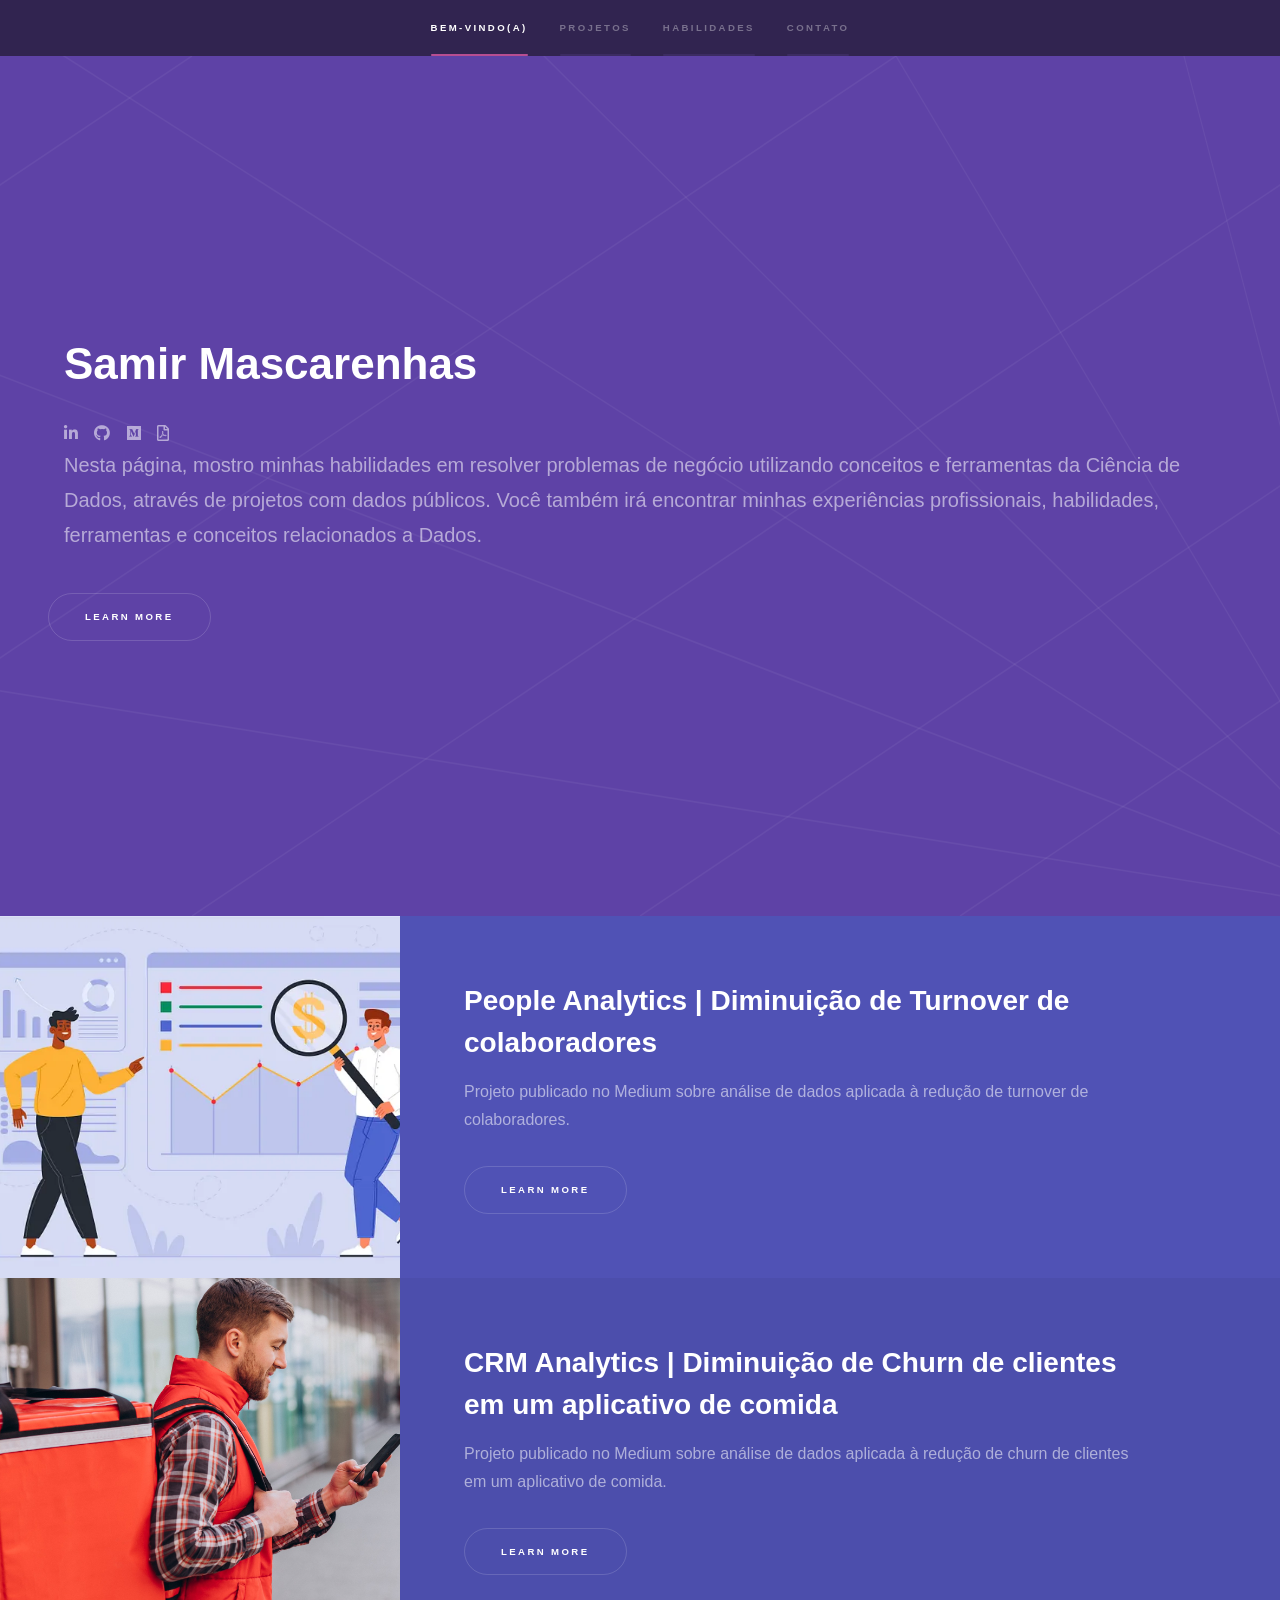
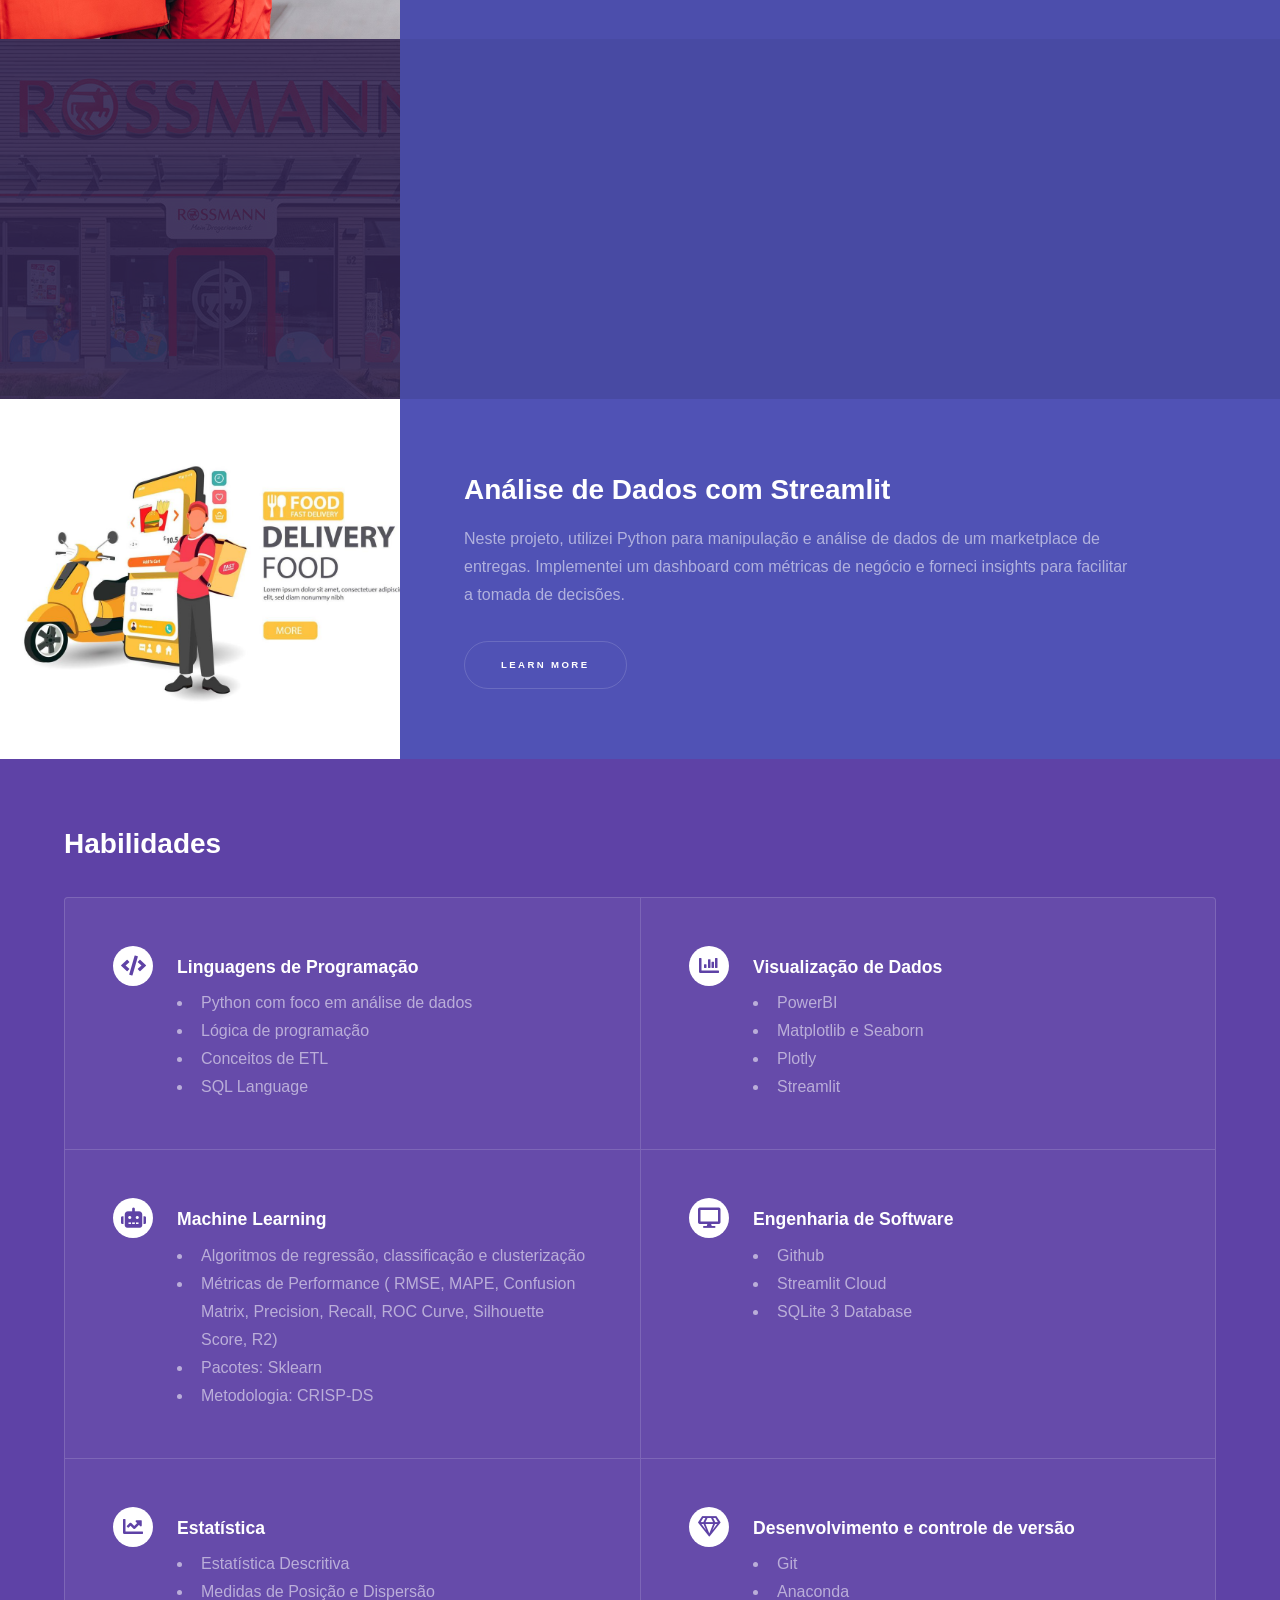
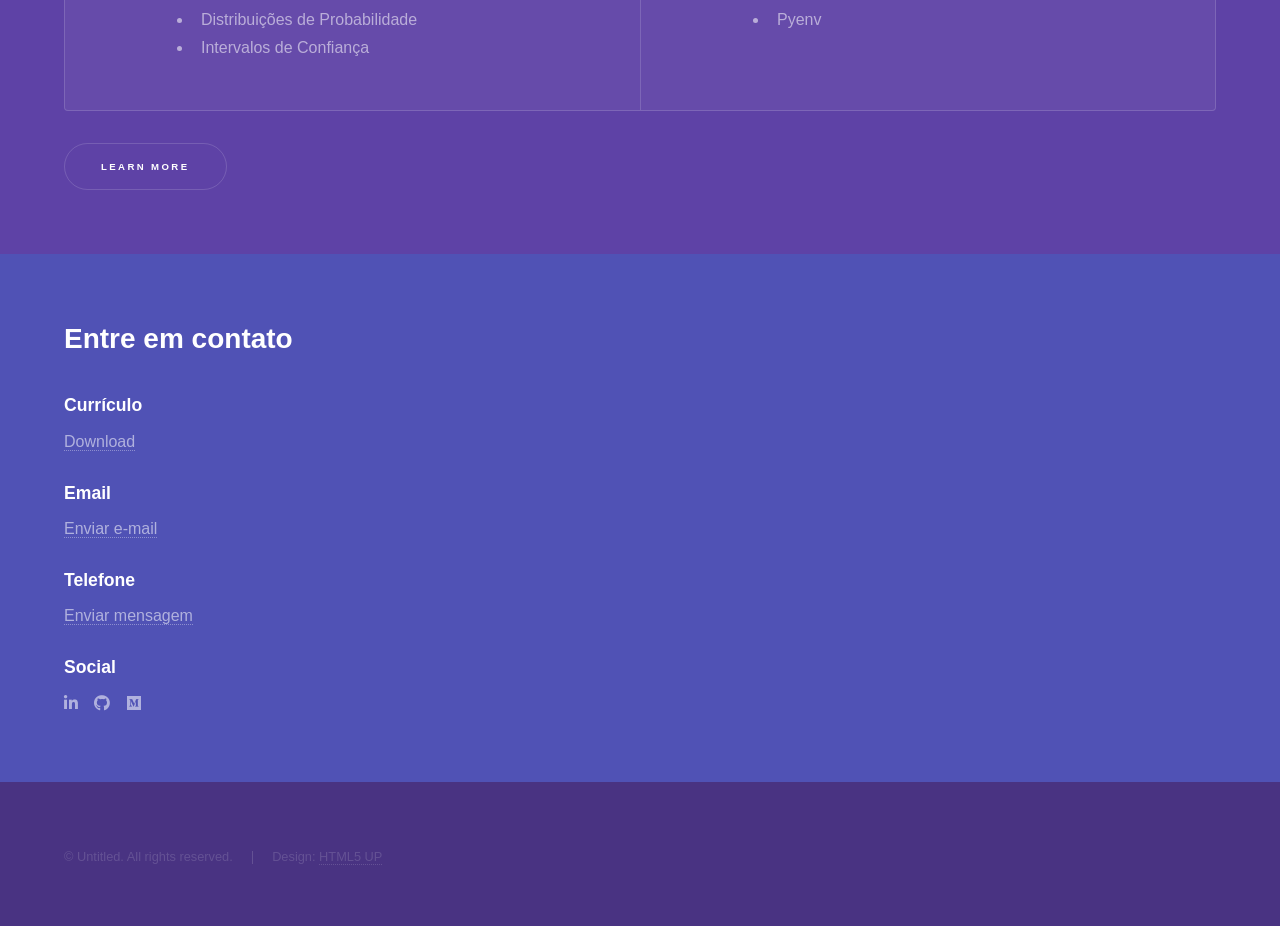
==== commit 54bcf938: "Reorder projects section" ====
--- a/index.html
+++ b/index.html
@@ -53,6 +53,30 @@
 				<!-- One -->
 					<section id="one" class="wrapper style2 spotlights">
 						<section>
+							<a href="https://medium.com/@smascarenhas313/people-analytics-diminui%C3%A7%C3%A3o-de-turnover-de-colaboradores-f5b5911689a2" class="image" target="_blank"><img src="images/turnover_analytics.jpg" alt="" data-position="35% 10%" /></a>
+							<div class="content">
+								<div class="inner">
+									<h2>People Analytics | Diminuição de Turnover de colaboradores</h2>
+									<p>Projeto publicado no Medium sobre análise de dados aplicada à redução de turnover de colaboradores.</p>
+									<ul class="actions">
+										<li><a href="https://medium.com/@smascarenhas313/people-analytics-diminui%C3%A7%C3%A3o-de-turnover-de-colaboradores-f5b5911689a2" class="button" target="_blank">Learn more</a></li>
+									</ul>
+								</div>
+							</div>
+						</section>
+						<section>
+							<a href="https://medium.com/@smascarenhas313/crm-analytics-diminui%C3%A7%C3%A3o-de-churn-de-clientes-em-um-aplicativo-de-comida-fa360b0df163" class="image" target="_blank"><img src="images/crm_analytics.jpg" alt="" data-position="35% 10%" /></a>
+							<div class="content">
+								<div class="inner">
+									<h2>CRM Analytics | Diminuição de Churn de clientes em um aplicativo de comida</h2>
+									<p>Projeto publicado no Medium sobre análise de dados aplicada à redução de churn de clientes em um aplicativo de comida.</p>
+									<ul class="actions">
+										<li><a href="https://medium.com/@smascarenhas313/crm-analytics-diminui%C3%A7%C3%A3o-de-churn-de-clientes-em-um-aplicativo-de-comida-fa360b0df163" class="button" target="_blank">Learn more</a></li>
+									</ul>
+								</div>
+							</div>
+						</section>
+						<section>
 							<a href="https://github.com/smaascarenhas/rossmann_sales_prediction" class="image" target="_blank"><img src="images/rossmann_wallpaper.jpg" alt="" data-position="35% 10%" /></a>
 							<div class="content">
 								<div class="inner">
@@ -72,30 +96,6 @@
 									<p>Neste projeto, utilizei Python para manipulação e análise de dados de um marketplace de entregas. Implementei um dashboard com métricas de negócio e forneci insights para facilitar a tomada de decisões.</p>
 									<ul class="actions">
 										<li><a href="https://ftc-fomezero-sm.streamlit.app/" class="button" target="_blank">Learn more</a></li>
-									</ul>
-								</div>
-							</div>
-						</section>
-						<section>
-							<a href="https://medium.com/@smascarenhas313/people-analytics-diminui%C3%A7%C3%A3o-de-turnover-de-colaboradores-f5b5911689a2" class="image" target="_blank"><img src="images/turnover_analytics.jpg" alt="" data-position="35% 10%" /></a>
-							<div class="content">
-								<div class="inner">
-									<h2># People Analytics | Diminuição de Turnover de colaboradores</h2>
-									<p>Projeto publicado no Medium sobre análise de dados aplicada à redução de turnover de colaboradores.</p>
-									<ul class="actions">
-										<li><a href="https://medium.com/@smascarenhas313/people-analytics-diminui%C3%A7%C3%A3o-de-turnover-de-colaboradores-f5b5911689a2" class="button" target="_blank">Learn more</a></li>
-									</ul>
-								</div>
-							</div>
-						</section>
-						<section>
-							<a href="https://medium.com/@smascarenhas313/crm-analytics-diminui%C3%A7%C3%A3o-de-churn-de-clientes-em-um-aplicativo-de-comida-fa360b0df163" class="image" target="_blank"><img src="images/crm_analytics.jpg" alt="" data-position="35% 10%" /></a>
-							<div class="content">
-								<div class="inner">
-									<h2># CRM Analytics | Diminuição de Churn de clientes em um aplicativo de comida</h2>
-									<p>Projeto publicado no Medium sobre análise de dados aplicada à redução de churn de clientes em um aplicativo de comida.</p>
-									<ul class="actions">
-										<li><a href="https://medium.com/@smascarenhas313/crm-analytics-diminui%C3%A7%C3%A3o-de-churn-de-clientes-em-um-aplicativo-de-comida-fa360b0df163" class="button" target="_blank">Learn more</a></li>
 									</ul>
 								</div>
 							</div>
